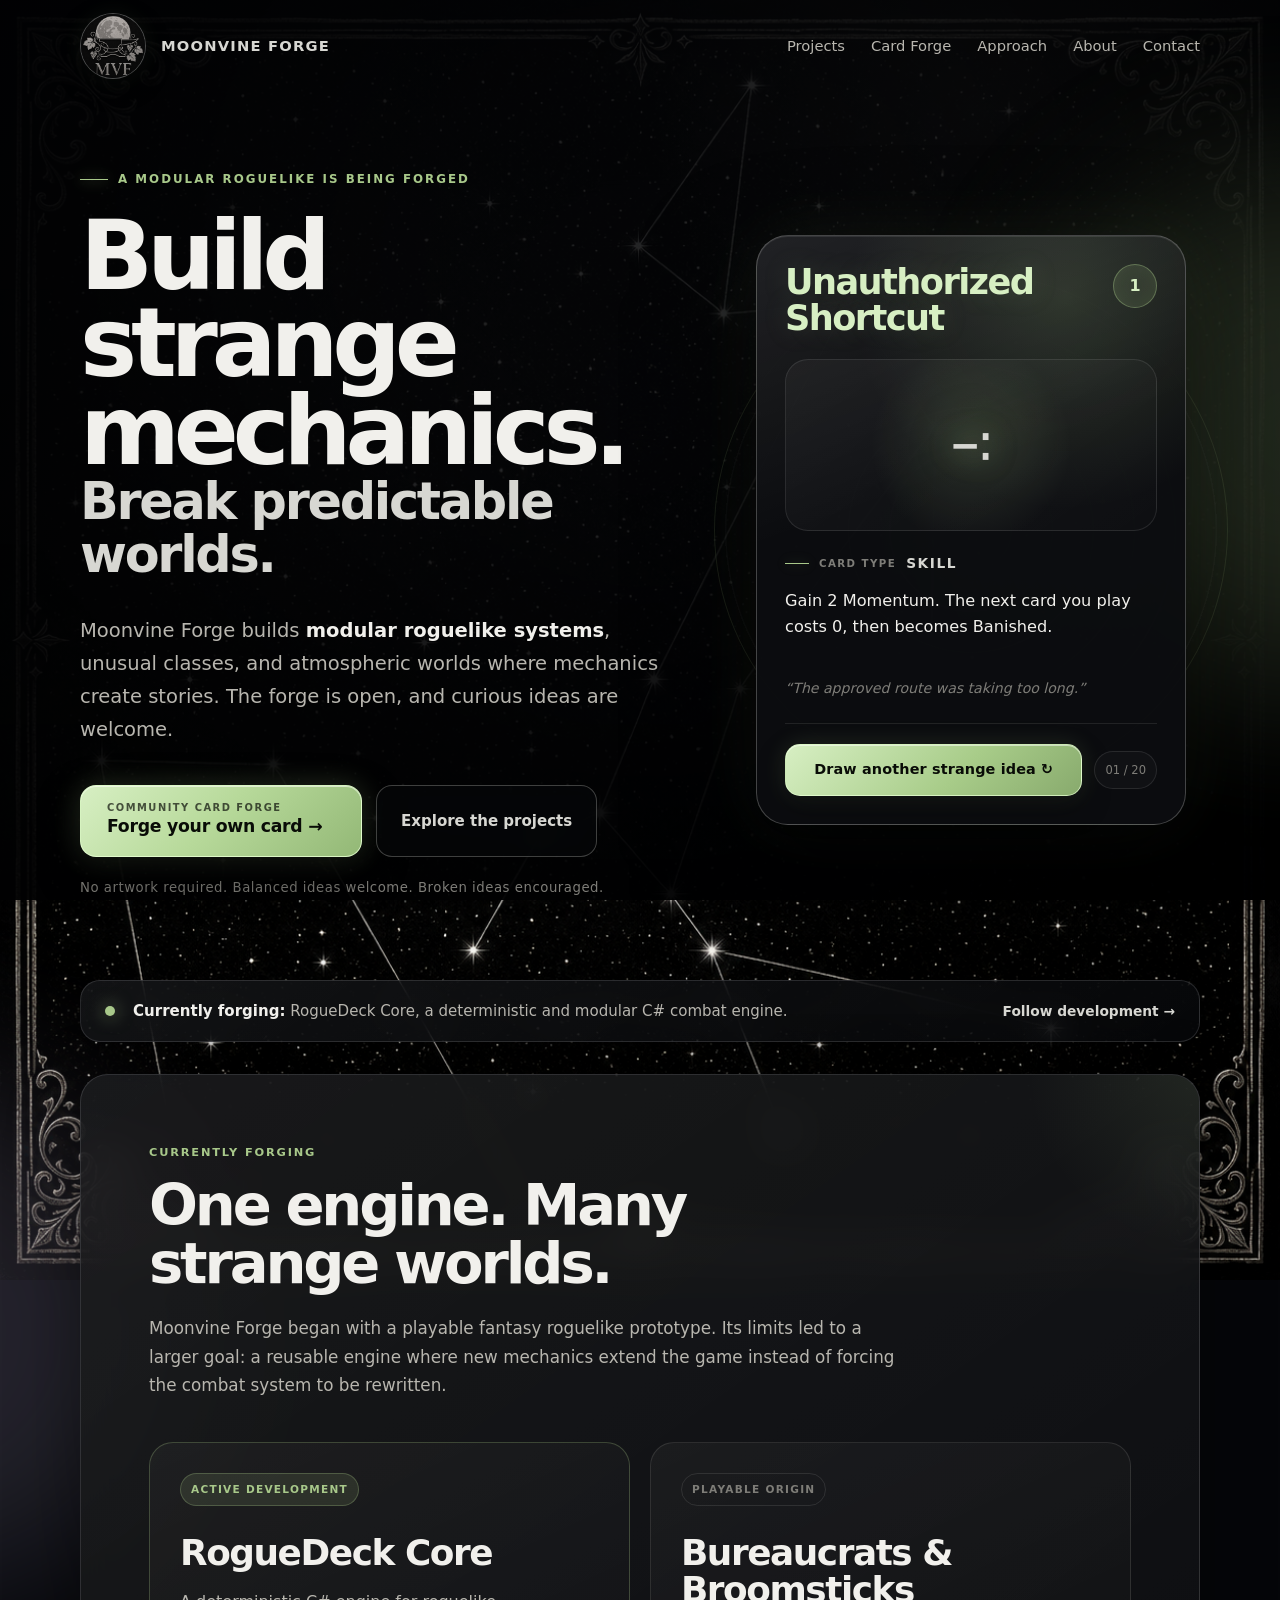
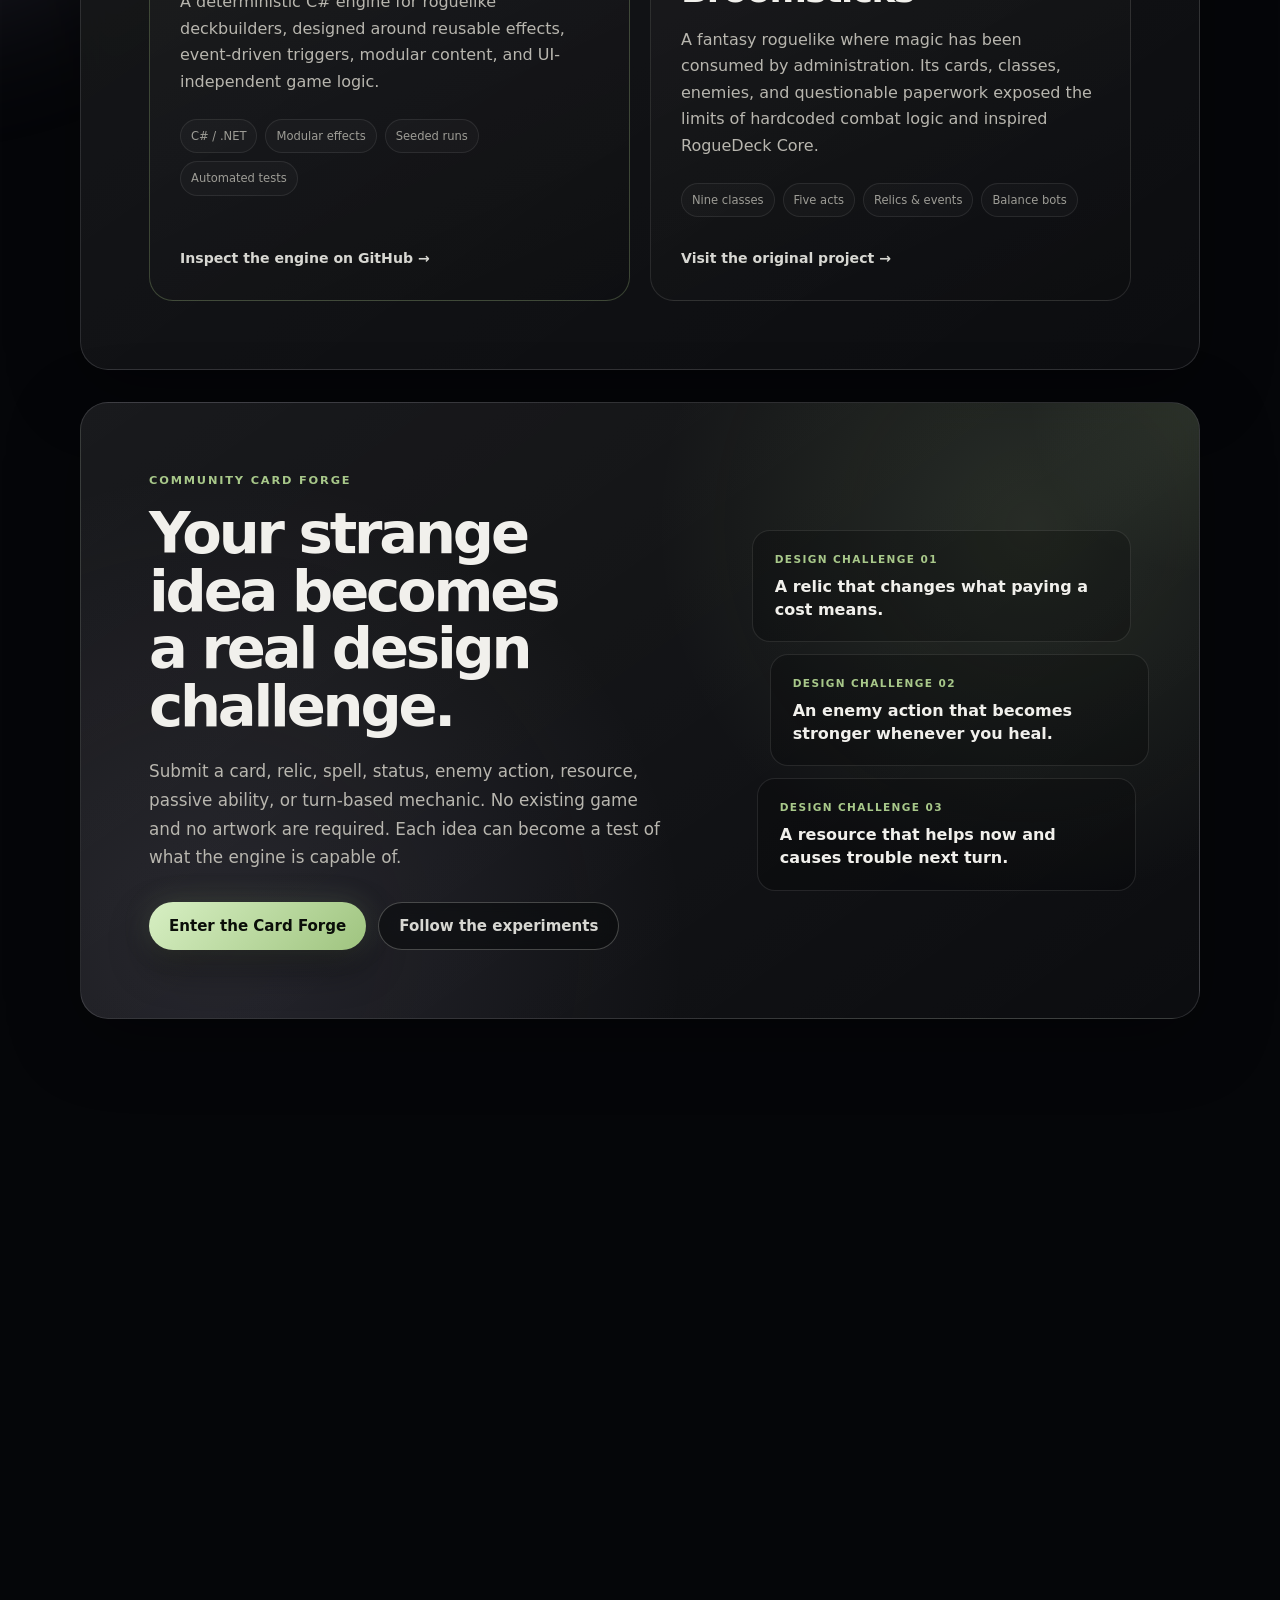
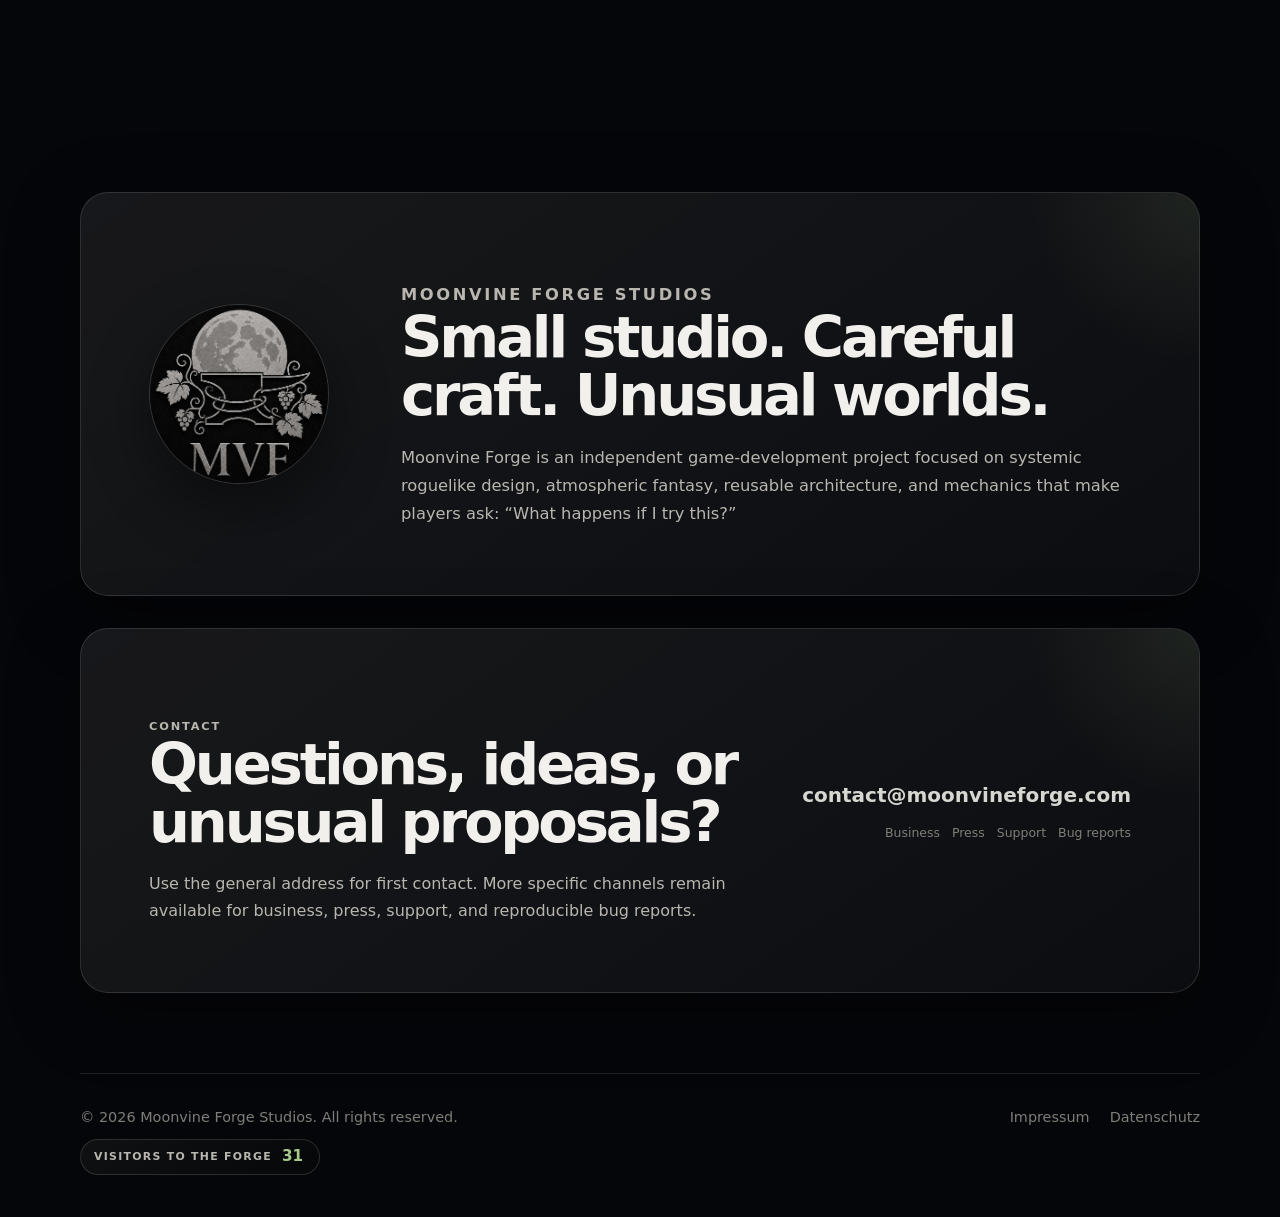
==== index.html @ 000b26e4 "﻿Optimize image loading attributes Co-authored-by: Alessio Popovic <alessiopopovic@gmail.com>" ====
<!DOCTYPE html>

<html lang="en">
<head>
<meta charset="utf-8"/>
<meta content="width=device-width, initial-scale=1.0" name="viewport"/>
<title>Moonvine Forge Studios | Modular Roguelike Systems</title>
<meta content="Moonvine Forge Studios builds modular roguelike systems, unusual mechanics, and atmospheric worlds shaped by player-driven experiments." name="description"/>
<meta content="Moonvine Forge Studios" property="og:title"/>
<meta content="Build strange mechanics. Break predictable worlds. Enter the Community Card Forge and follow the development of RogueDeck Core." property="og:description"/>
<meta content="website" property="og:type"/>
<meta content="https://moonvineforge.com/" property="og:url"/>
<meta content="https://moonvineforge.com/assets/moonvine-forge-logo.jpg" property="og:image"/>
<link href="style.css" rel="stylesheet"/>
<script>
    document.documentElement.classList.add("js");
  </script>

  <!-- Social preview metadata -->
  <meta property="og:title" content="Moonvine Forge Studios">
  <meta property="og:description" content="Modular roguelike systems, community card ideas, and unusual deckbuilder mechanics.">
  <meta property="og:type" content="website">
  <meta property="og:url" content="https://moonvineforge.com/">
  <meta name="twitter:card" content="summary">
  <link rel="manifest" href="site.webmanifest">
</head>
<body class="landing-page">
  <a class="skip-link" href="#main-content">Skip to content</a>
<header class="site-header">
<a aria-label="Moonvine Forge Studios home" class="brand" href="index.html">
<img loading="lazy" alt="" class="brand-logo" src="assets/moonvine-forge-logo.jpg"/>
<span class="brand-text">Moonvine Forge</span>
</a>
<nav aria-label="Main navigation" class="site-nav">
<a href="#project">Projects</a>
<a href="#community">Card Forge</a>
<a href="#principles">Approach</a>
<a href="#about">About</a>
<a href="#contact">Contact</a>
</nav>
</header>
<main class="landing-main" id="main-content">
<section aria-labelledby="hero-title" class="landing-hero">
<div class="hero-copy">
<p class="hero-kicker">
          A modular roguelike is being forged
        </p>
<h1 id="hero-title">
          Build strange mechanics.
          <span>Break predictable worlds.</span>
</h1>
<p class="hero-intro">
          Moonvine Forge builds
          <strong>modular roguelike systems</strong>,
          unusual classes, and atmospheric worlds where mechanics create
          stories. The forge is open, and curious ideas are welcome.
        </p>
<div class="hero-actions">
<a class="button primary hero-forge-button" data-goatcounter-click="landing-open-card-forge" href="card-forge.html">
<span class="hero-forge-label">
              Community Card Forge
            </span>
<span class="hero-forge-title">
              Forge your own card →
            </span>
</a>
<a class="button secondary hero-secondary-button" data-goatcounter-click="landing-explore-projects" href="#project">
            Explore the projects
          </a>
</div>
<p class="hero-note">
          No artwork required. Balanced ideas welcome. Broken ideas encouraged.
        </p>
</div>
<div aria-label="Interactive roguelike card idea" class="idea-stage">
<article class="idea-card" id="idea-card">
<div class="idea-card-topline">
<h2 class="idea-card-title" id="idea-name">
              Unauthorized Shortcut
            </h2>
<span aria-label="Card cost" class="idea-cost" id="idea-cost">
              1
            </span>
</div>
<div aria-hidden="true" class="idea-sigil" id="idea-sigil">
            ∹
          </div>
<div aria-live="polite" class="idea-card-live" id="idea-card-live">
<div class="idea-type-row">
<span class="idea-type-label">Card type</span>
<span class="idea-type" id="idea-type">Skill</span>
</div>
<p class="idea-effect" id="idea-effect">
              Gain 2 Momentum. The next card you play costs 0, then becomes
              Banished.
            </p>
<p class="idea-flavour" id="idea-flavour">
              “The approved route was taking too long.”
            </p>
</div>
<div class="idea-card-footer">
<button class="draw-idea-button" data-goatcounter-click="landing-draw-card-idea" id="draw-idea" type="button">
              Draw another strange idea ↻
            </button>
<span class="idea-card-number" id="idea-card-number">
              01 / 20
            </span>
</div>
</article>
</div>
</section>
<aside aria-label="Current development status" class="forge-status-strip reveal">
<span aria-hidden="true" class="status-light"></span>
<p>
<strong>Currently forging:</strong>
        RogueDeck Core, a deterministic and modular C# combat engine.
      </p>
<a data-goatcounter-click="landing-status-github" href="https://github.com/Paranoidgrinch/RogueDeck-Core" rel="noopener noreferrer" target="_blank">
        Follow development →
      </a>
</aside>
<section class="landing-section reveal" id="project">
<div class="section-heading">
<p class="section-kicker">Currently forging</p>
<h2>One engine. Many strange worlds.</h2>
<p class="section-lead">
          Moonvine Forge began with a playable fantasy roguelike prototype.
          Its limits led to a larger goal: a reusable engine where new
          mechanics extend the game instead of forcing the combat system to
          be rewritten.
        </p>
</div>
<div class="project-grid">
<article class="project-panel primary-project">
<span class="project-state">Active development</span>
<h3>RogueDeck Core</h3>
<p>
            A deterministic C# engine for roguelike deckbuilders, designed
            around reusable effects, event-driven triggers, modular content,
            and UI-independent game logic.
          </p>
<ul aria-label="RogueDeck Core features" class="project-tags">
<li>C# / .NET</li>
<li>Modular effects</li>
<li>Seeded runs</li>
<li>Automated tests</li>
</ul>
<a class="project-link" data-goatcounter-click="landing-rogue-deck-core" href="https://github.com/Paranoidgrinch/RogueDeck-Core" rel="noopener noreferrer" target="_blank">
            Inspect the engine on GitHub →
          </a>
</article>
<article class="project-panel">
<span class="project-state">Playable origin</span>
<h3>Bureaucrats &amp; Broomsticks</h3>
<p>
            A fantasy roguelike where magic has been consumed by
            administration. Its cards, classes, enemies, and questionable
            paperwork exposed the limits of hardcoded combat logic and
            inspired RogueDeck Core.
          </p>
<ul aria-label="Bureaucrats and Broomsticks features" class="project-tags">
<li>Nine classes</li>
<li>Five acts</li>
<li>Relics &amp; events</li>
<li>Balance bots</li>
</ul>
<a class="project-link" data-goatcounter-click="landing-bureaucrats-broomsticks" href="https://github.com/Paranoidgrinch/bureaucrats-and-broomsticks-v2" rel="noopener noreferrer" target="_blank">
            Visit the original project →
          </a>
</article>
</div>
</section>
<section class="landing-section community-section reveal" id="community">
<div class="section-heading">
<p class="section-kicker">Community Card Forge</p>
<h2>Your strange idea becomes a real design challenge.</h2>
<p class="section-lead">
          Submit a card, relic, spell, status, enemy action, resource,
          passive ability, or turn-based mechanic. No existing game and no
          artwork are required. Each idea can become a test of what the
          engine is capable of.
        </p>
<div class="community-actions">
<a class="button primary" data-goatcounter-click="landing-community-open-forge" href="card-forge.html">
            Enter the Card Forge
          </a>
<a class="button secondary" data-goatcounter-click="landing-community-follow-github" href="https://github.com/Paranoidgrinch" rel="noopener noreferrer" target="_blank">
            Follow the experiments
          </a>
</div>
</div>
<div aria-label="Example design challenges" class="challenge-stack">
<div class="challenge-card">
<span>Design challenge 01</span>
<strong>
            A relic that changes what paying a cost means.
          </strong>
</div>
<div class="challenge-card">
<span>Design challenge 02</span>
<strong>
            An enemy action that becomes stronger whenever you heal.
          </strong>
</div>
<div class="challenge-card">
<span>Design challenge 03</span>
<strong>
            A resource that helps now and causes trouble next turn.
          </strong>
</div>
</div>
</section>
<section class="landing-section reveal" id="principles">
<div class="section-heading">
<p class="section-kicker">How the forge works</p>
<h2>Systems first. Personality always.</h2>
<p class="section-lead">
          The goal is not to produce interchangeable deckbuilders. It is to
          build flexible foundations that still leave room for unusual
          mechanics, memorable worlds, and meaningful player experiments.
        </p>
</div>
<div class="principles-grid">
<article class="principle">
<span class="principle-number">01</span>
<h3>Modular by design</h3>
<p>
            Cards, statuses, resources, triggers, and targets are assembled
            from reusable systems instead of being locked into one game.
          </p>
</article>
<article class="principle">
<span class="principle-number">02</span>
<h3>Deterministic at the core</h3>
<p>
            Seeded runs and explicit effect resolution make complex
            interactions reproducible, testable, and easier to understand.
          </p>
</article>
<article class="principle">
<span class="principle-number">03</span>
<h3>Built for strange ideas</h3>
<p>
            Community concepts are not decoration. They are architecture
            tests that reveal where the engine must become more flexible.
          </p>
</article>
</div>
</section>
<section class="landing-section about-compact reveal" id="about">
<div aria-hidden="true" class="about-emblem">
<img loading="lazy" alt="" src="assets/moonvine-forge-logo.jpg"/>
</div>
<div class="about-copy">
<p class="section-kicker">Moonvine Forge Studios</p>
<h2>Small studio. Careful craft. Unusual worlds.</h2>
<p>
          Moonvine Forge is an independent game-development project focused
          on systemic roguelike design, atmospheric fantasy, reusable
          architecture, and mechanics that make players ask:
          “What happens if I try this?”
        </p>
</div>
</section>
<section class="landing-section contact-compact reveal" id="contact">
<div>
<p class="section-kicker">Contact</p>
<h2>Questions, ideas, or unusual proposals?</h2>
<p>
          Use the general address for first contact. More specific channels
          remain available for business, press, support, and reproducible bug
          reports.
        </p>
</div>
<div class="contact-link-group">
<a class="contact-email" href="mailto:contact@moonvineforge.com">
          contact@moonvineforge.com
        </a>
<div class="contact-small-links">
<a href="mailto:business@moonvineforge.com">
            Business
          </a>
<a href="mailto:press@moonvineforge.com">
            Press
          </a>
<a href="mailto:support@moonvineforge.com">
            Support
          </a>
<a href="mailto:bugs@moonvineforge.com">
            Bug reports
          </a>
</div>
</div>
</section>
</main>
<footer class="site-footer">
<div class="footer-information">
<p>
        © <span id="year">2026</span> Moonvine Forge Studios.
        All rights reserved.
      </p>
<div class="visitor-counter" aria-label="Moonvine Forge visitor counter">
        <span class="visitor-counter-label">Visitors to the Forge</span>
        <span class="visitor-count-value" id="visitor-count" data-visitor-count aria-live="polite">16</span>
      </div>
</div>
<nav aria-label="Legal navigation">
<a href="impressum.html">Impressum</a>
<a href="datenschutz.html">Datenschutz</a>
</nav>
</footer>
<script async data-goatcounter="https://moonvineforge.goatcounter.com/count" src="assets/count.js"></script>
<script defer src="assets/visitor-counter.js"></script>
<script>
    document.getElementById("year").textContent =
      new Date().getFullYear();

    const cardIdeas = [
      {
        type: "Skill",
        cost: "1",
        sigil: "⌁",
        name: "Unauthorized Shortcut",
        effect:
          "Gain 2 Momentum. The next card you play costs 0, then becomes Banished.",
        flavour:
          "“The approved route was taking too long.”"
      },
      {
        type: "Power",
        cost: "2",
        sigil: "§",
        name: "Administrative Curse",
        effect:
          "Whenever you draw a card, create a temporary copy in your discard pile. Copies cost 1 more and vanish after being played.",
        flavour:
          "Every action requires a duplicate."
      },
      {
        type: "Relic",
        cost: "◆",
        sigil: "◈",
        name: "Moonlit Abacus",
        effect:
          "The first time you gain a resource each turn, gain 1 of a different resource. Cycle through all available resource types before repeating.",
        flavour:
          "It counts possibilities instead of numbers."
      },
      {
        type: "Attack",
        cost: "0",
        sigil: "✦",
        name: "Polite Catastrophe",
        effect:
          "Deal 4 damage. If the target intends to attack, repeat this once and apply 1 Apology. Apology reduces its next attack by 2.",
        flavour:
          "The apology is mandatory."
      },
      {
        type: "Status",
        cost: "—",
        sigil: "☾",
        name: "Borrowed Tomorrow",
        effect:
          "Draw 2 cards now. At the start of your next turn, draw 2 fewer cards. If that would reduce your draw below 1, gain 1 Debt instead.",
        flavour:
          "The future has filed a complaint."
      },
      {
        type: "Enemy Action",
        cost: "?",
        sigil: "⌬",
        name: "Audit the Living",
        effect:
          "Gain 3 Block for each different status affecting the player. Then copy the shortest remaining duration among those statuses onto yourself.",
        flavour:
          "Your condition has been carefully documented."
      },
      {
        type: "Resource",
        cost: "+",
        sigil: "◇",
        name: "Unstable Favor",
        effect:
          "Spend this as any resource. If it remains unspent at turn end, transform it into 2 Doubt. Doubt increases the next card cost by 1.",
        flavour:
          "Generosity with an expiration date."
      },
      {
        type: "Curse",
        cost: "1",
        sigil: "※",
        name: "Fine Print",
        effect:
          "Unplayable. When Exhausted, return a random Banished card to your hand, set its cost to 0 this turn, then add a copy of Fine Print to your discard pile.",
        flavour:
          "Nobody reads the useful clause."
      },
      {
        type: "Skill",
        cost: "2",
        sigil: "↺",
        name: "Recursive Petition",
        effect:
          "Choose a card in your discard pile. Resolve its first non-damage effect without paying its cost. If that effect would invoke Recursive Petition again, stop the chain and Exhaust both cards.",
        flavour:
          "Please refer to the request referring to this request."
      },
      {
        type: "Power",
        cost: "2",
        sigil: "¤",
        name: "Contingency Budget",
        effect:
          "At turn end, store up to 2 unspent Energy as Budget. When you cannot fully pay a card cost, spend Budget first. Any unpaid remainder becomes Debt next turn.",
        flavour:
          "Funding exists, provided the emergency is sufficiently inconvenient."
      },
      {
        type: "Relic",
        cost: "◆",
        sigil: "⌘",
        name: "Chain of Custody",
        effect:
          "Whenever a card changes zones twice during one effect chain, mark it. The next time that card leaves a zone, repeat its non-damage effects at 50 percent value, then remove the mark.",
        flavour:
          "Nothing is lost. It is merely transferred repeatedly."
      },
      {
        type: "Skill",
        cost: "1",
        sigil: "⚖",
        name: "Deferred Verdict",
        effect:
          "Apply 8 Judgment to an enemy. At the end of its next turn, deal that much damage if it did not damage you. Otherwise remove Judgment and gain that much Block.",
        flavour:
          "The ruling depends on subsequent conduct."
      },
      {
        type: "Attack",
        cost: "2",
        sigil: "⟁",
        name: "Hostile Merger",
        effect:
          "Deal 7 damage. Move one debuff from every other enemy to the target. Merge matching stacks and keep the longest remaining duration.",
        flavour:
          "Consolidation creates efficiency."
      },
      {
        type: "Power",
        cost: "3",
        sigil: "∞",
        name: "Closed Loop",
        effect:
          "The first time each round an effect would trigger itself within the same chain, prevent that trigger and gain 1 Insight. At 3 Insight, draw 2 cards and reset Insight.",
        flavour:
          "Circular reasoning, now with safeguards."
      },
      {
        type: "Skill",
        cost: "X",
        sigil: "✣",
        name: "Emergency Appropriation",
        effect:
          "Spend all remaining resources. For each different resource type spent, choose: gain 3 Block or deal 2 damage to all enemies. If at least three types were spent, repeat your final choice.",
        flavour:
          "The crisis has unlocked several previously impossible accounts."
      },
      {
        type: "Curse",
        cost: "—",
        sigil: "▧",
        name: "Redacted Clause",
        effect:
          "Its effect is hidden when drawn. Retain it to reveal the clause next turn. Playing it while revealed grants the benefit; discarding it unrevealed applies the penalty instead.",
        flavour:
          "The missing sentence is legally considered present."
      },
      {
        type: "Relic",
        cost: "◆",
        sigil: "◎",
        name: "Consensus Engine",
        effect:
          "After you play an Attack, a Skill, and a Power in any order during one turn, the next card repeats its first secondary effect. Reset the sequence if a card type repeats.",
        flavour:
          "Agreement is easiest when everyone acts exactly once."
      },
      {
        type: "Power",
        cost: "1",
        sigil: "⌖",
        name: "Risk Register",
        effect:
          "Whenever a random target is selected, record every eligible target not chosen. Future random selections exclude recorded targets until all eligible targets have been selected once.",
        flavour:
          "Chance remains acceptable when properly documented."
      },
      {
        type: "Skill",
        cost: "1",
        sigil: "◌",
        name: "Last Known Position",
        effect:
          "Choose a Banished card. Create an Echo of it in your draw pile. The Echo has no cost, resolves only the original card's first effect, then ceases to exist.",
        flavour:
          "The archive insists it was here recently."
      },
      {
        type: "Enemy Action",
        cost: "?",
        sigil: "⚙",
        name: "Unscheduled Maintenance",
        effect:
          "Disable the highest-cost card in the player's hand until turn end. If the player ends the turn without attempting to play it, upgrade this action permanently.",
        flavour:
          "Downtime was announced several seconds in advance."
      }
    ];

    const ideaCard = document.getElementById("idea-card");
    const drawIdeaButton = document.getElementById("draw-idea");

    let currentIdeaIndex = 0;
    let changeTimer = null;

    function renderIdea(index) {
      const idea = cardIdeas[index];

      if (changeTimer !== null) {
        window.clearTimeout(changeTimer);
      }

      ideaCard.classList.remove("is-changing");
      void ideaCard.offsetWidth;
      ideaCard.classList.add("is-changing");

      changeTimer = window.setTimeout(function () {
        document.getElementById("idea-type").textContent =
          idea.type;

        document.getElementById("idea-cost").textContent =
          idea.cost;

        document.getElementById("idea-sigil").textContent =
          idea.sigil;

        document.getElementById("idea-name").textContent =
          idea.name;

        document.getElementById("idea-effect").textContent =
          idea.effect;

        document.getElementById("idea-flavour").textContent =
          idea.flavour;

        document.getElementById("idea-card-number").textContent =
          String(index + 1).padStart(2, "0") +
          " / " +
          String(cardIdeas.length).padStart(2, "0");

        ideaCard.classList.remove("is-changing");
        changeTimer = null;
      }, 145);
    }

    drawIdeaButton.addEventListener("click", function () {
      let nextIndex = currentIdeaIndex;

      while (nextIndex === currentIdeaIndex) {
        nextIndex = Math.floor(
          Math.random() * cardIdeas.length
        );
      }

      currentIdeaIndex = nextIndex;
      renderIdea(currentIdeaIndex);
    });

    const reducedMotion = window.matchMedia(
      "(prefers-reduced-motion: reduce)"
    ).matches;

    const finePointer = window.matchMedia(
      "(pointer: fine)"
    ).matches;

    if (!reducedMotion && finePointer) {
      ideaCard.addEventListener("pointermove", function (event) {
        const bounds = ideaCard.getBoundingClientRect();

        const x =
          (event.clientX - bounds.left) / bounds.width - 0.5;

        const y =
          (event.clientY - bounds.top) / bounds.height - 0.5;

        ideaCard.style.transform =
          "rotateX(" +
          (-y * 6).toFixed(2) +
          "deg) rotateY(" +
          (x * 8).toFixed(2) +
          "deg) translateY(-2px)";
      });

      ideaCard.addEventListener("pointerleave", function () {
        ideaCard.style.transform = "";
      });
    }

    const revealElements =
      document.querySelectorAll(".reveal");

    if (
      reducedMotion ||
      !("IntersectionObserver" in window)
    ) {
      revealElements.forEach(function (element) {
        element.classList.add("is-visible");
      });
    } else {
      const revealObserver = new IntersectionObserver(
        function (entries, observer) {
          entries.forEach(function (entry) {
            if (!entry.isIntersecting) {
              return;
            }

            entry.target.classList.add("is-visible");
            observer.unobserve(entry.target);
          });
        },
        {
          threshold: 0.12
        }
      );

      revealElements.forEach(function (element) {
        revealObserver.observe(element);
      });
    }

  </script>
</body>
</html>
---- style.css ----
/*
Moonvine Forge stylesheet

Structure:
- global variables
- layout
- navigation
- hero sections
- cards
- responsive adjustments
- accessibility helpers
*/

/* =============================================================
   Moonvine Forge Studios
   Shared design system for the landing page, Community Card Forge,
   and legal pages.
   ============================================================= */

:root {
  --bg: #050609;
  --panel: rgba(10, 11, 14, 0.84);
  --panel-strong: rgba(7, 8, 11, 0.92);
  --panel-border: rgba(205, 207, 210, 0.16);
  --text: #f1f0ec;
  --muted: #b8b6af;
  --dim: #7e7d78;
  --silver: #d7d7d2;
  --moon: #f0efea;
  --pewter: #9d9c96;
  --iron: #5f6062;
  --charcoal: #111217;
  --shadow: #050609;
  --accent: #c9c6bd;
  --accent-soft: rgba(201, 198, 189, 0.12);
  --forge-green: #a8c88a;
  --forge-green-light: #d7efc3;
  --forge-green-dark: #76965f;
  --forge-green-soft: rgba(168, 200, 138, 0.13);
  --forge-green-border: rgba(168, 200, 138, 0.3);
  --forge-violet: #aaa2c7;
  --forge-warm: #d4c49a;
  --max-width: 1120px;
  --radius-large: 28px;
}

.landing-page {
  --forge-green-dark: #779a5d;
  --forge-green-border: rgba(168, 200, 138, 0.28);
}

* {
  box-sizing: border-box;
}

html {
  scroll-behavior: smooth;
}

body {
  margin: 0;
  min-height: 100vh;
  overflow-x: hidden;
  color: var(--text);
  font-family: Inter, ui-sans-serif, system-ui, -apple-system,
    BlinkMacSystemFont, "Segoe UI", sans-serif;
  line-height: 1.6;
  background-color: var(--bg);
  background-image:
    linear-gradient(
      145deg,
      rgba(3, 4, 7, 0.92) 0%,
      rgba(8, 9, 12, 0.78) 45%,
      rgba(3, 4, 7, 0.96) 100%
    ),
    radial-gradient(
      circle at 76% 12%,
      rgba(215, 215, 210, 0.16),
      transparent 26%
    ),
    radial-gradient(
      circle at 18% 28%,
      rgba(157, 156, 150, 0.1),
      transparent 32%
    ),
    url("assets/starchart-bg.png");
  background-size: cover, cover, cover, cover;
  background-position: center top, center top, center top, center top;
  background-repeat: no-repeat, no-repeat, no-repeat, no-repeat;
  background-attachment: fixed, fixed, fixed, fixed;
}

body::before {
  content: "";
  position: fixed;
  inset: 0;
  z-index: -1;
  pointer-events: none;
  background:
    radial-gradient(
      circle at center,
      transparent 0%,
      rgba(0, 0, 0, 0.5) 78%
    ),
    linear-gradient(
      to bottom,
      rgba(0, 0, 0, 0.05),
      rgba(0, 0, 0, 0.52)
    );
}

a {
  color: inherit;
  text-decoration: none;
}

a:hover {
  color: var(--moon);
}

a:focus-visible,
button:focus-visible {
  outline: 2px solid var(--forge-green-light);
  outline-offset: 4px;
}

h1,
h2 {
  margin: 0;
  line-height: 1.05;
  letter-spacing: -0.04em;
}

/* Shared header and navigation */

.site-header {
  width: min(var(--max-width), calc(100% - 40px));
  min-height: 92px;
  margin: 0 auto;
  padding: 10px 0;
  display: flex;
  align-items: center;
  justify-content: space-between;
  gap: 24px;
}

.brand {
  display: inline-flex;
  align-items: center;
  gap: 15px;
  font-weight: 700;
  letter-spacing: 0.04em;
}

.brand-logo {
  width: 66px;
  height: 66px;
  flex: 0 0 66px;
  object-fit: cover;
  border: 1px solid rgba(215, 215, 210, 0.32);
  border-radius: 50%;
  background: #090a0c;
  box-shadow:
    0 8px 24px rgba(0, 0, 0, 0.48),
    0 0 26px rgba(168, 200, 138, 0.08);
  transition:
    transform 180ms ease,
    border-color 180ms ease,
    box-shadow 180ms ease;
}

.brand:hover .brand-logo {
  transform: translateY(-2px) scale(1.025);
  border-color: rgba(168, 200, 138, 0.55);
  box-shadow:
    0 12px 30px rgba(0, 0, 0, 0.56),
    0 0 32px rgba(168, 200, 138, 0.14);
}

.brand-text {
  color: var(--silver);
  font-size: 0.92rem;
  font-weight: 800;
  letter-spacing: 0.08em;
  text-transform: uppercase;
}

.site-nav {
  display: flex;
  align-items: center;
  gap: 26px;
  color: var(--muted);
  font-size: 0.92rem;
}

.site-nav a {
  position: relative;
  transition: color 0.2s ease;
}

.site-nav a::after {
  content: "";
  position: absolute;
  right: 0;
  bottom: -7px;
  left: 0;
  height: 1px;
  background: var(--forge-green);
  transform: scaleX(0);
  transform-origin: center;
  transition: transform 180ms ease;
}

.site-nav a:hover::after,
.site-nav a:focus-visible::after,
.site-nav a[aria-current="page"]::after {
  transform: scaleX(1);
}

.site-nav a[aria-current="page"] {
  color: var(--silver);
}

/* Shared buttons */

.button {
  min-height: 48px;
  padding: 0 20px;
  display: inline-flex;
  align-items: center;
  justify-content: center;
  border-radius: 999px;
  font-size: 0.94rem;
  font-weight: 700;
  transition:
    transform 0.2s ease,
    border-color 0.2s ease,
    background 0.2s ease,
    box-shadow 0.2s ease;
}

.button:hover {
  transform: translateY(-2px);
}

.button.primary {
  color: #050609;
  background: linear-gradient(
    135deg,
    #f0efea 0%,
    #c9c6bd 48%,
    #8f908c 100%
  );
  box-shadow:
    0 14px 34px rgba(0, 0, 0, 0.38),
    0 0 28px rgba(215, 215, 210, 0.1);
}

.button.primary:hover {
  box-shadow:
    0 18px 42px rgba(0, 0, 0, 0.46),
    0 0 34px rgba(215, 215, 210, 0.16);
}

.button.secondary {
  color: var(--silver);
  border: 1px solid rgba(215, 215, 210, 0.28);
  background: rgba(8, 9, 12, 0.58);
  backdrop-filter: blur(12px);
}

.button.secondary:hover {
  border-color: rgba(240, 239, 234, 0.52);
  background: rgba(215, 215, 210, 0.08);
}

/* Shared footer and visitor counter */

.site-footer {
  width: min(var(--max-width), calc(100% - 40px));
  margin: 80px auto 0;
  padding: 32px 0 42px;
  display: flex;
  justify-content: space-between;
  gap: 24px;
  border-top: 1px solid rgba(215, 215, 210, 0.12);
  color: var(--dim);
  font-size: 0.9rem;
}

.site-footer nav {
  display: flex;
  gap: 20px;
}

.footer-information {
  display: flex;
  flex-direction: column;
  gap: 10px;
}

.footer-information p {
  margin: 0;
}

.visitor-counter {
  width: fit-content;
  padding: 8px 13px;
  display: inline-flex;
  align-items: center;
  gap: 10px;
  border: 1px solid rgba(215, 215, 210, 0.16);
  border-radius: 999px;
  background:
    linear-gradient(
      145deg,
      rgba(255, 255, 255, 0.05),
      rgba(255, 255, 255, 0.01)
    ),
    rgba(0, 0, 0, 0.25);
}

.visitor-counter-label {
  color: var(--muted);
  font-size: 0.68rem;
  font-weight: 700;
  letter-spacing: 0.12em;
  text-transform: uppercase;
}

.visitor-count-value {
  min-width: 24px;
  display: inline-flex;
  align-items: center;
  color: var(--forge-green);
  font-size: 0.95rem;
  font-weight: 800;
  font-variant-numeric: tabular-nums;
  line-height: 1;
}


/* Shared reveal animation */

.js .reveal {
  opacity: 0;
  transform: translateY(26px);
  transition:
    opacity 650ms ease,
    transform 650ms ease;
}

.js .reveal.is-visible {
  opacity: 1;
  transform: translateY(0);
}

/* Legal pages */

.legal-page {
  width: min(860px, calc(100% - 40px));
  margin: 70px auto;
  padding: 54px;
  border: 1px solid var(--panel-border);
  border-radius: var(--radius-large);
  background:
    linear-gradient(
      145deg,
      rgba(255, 255, 255, 0.06),
      rgba(255, 255, 255, 0.018)
    ),
    var(--panel-strong);
  box-shadow: 0 24px 80px rgba(0, 0, 0, 0.46);
  backdrop-filter: blur(18px);
}

.legal-page h1 {
  font-size: clamp(2.4rem, 6vw, 5rem);
}

.legal-page h2 {
  margin-top: 42px;
  font-size: 1.5rem;
  letter-spacing: -0.02em;
}

.legal-page p,
.legal-page li,
.legal-page address {
  color: var(--muted);
}

.legal-page a {
  color: var(--silver);
  border-bottom: 1px solid rgba(215, 215, 210, 0.28);
}

.back-link {
  display: inline-block;
  margin-bottom: 34px;
  color: var(--accent);
}

@media (max-width: 860px) {
  body {
    background-attachment: scroll, scroll, scroll, scroll;
  }

  .site-header,
  .site-footer {
    align-items: flex-start;
    flex-direction: column;
  }

  .site-nav {
    flex-wrap: wrap;
    gap: 16px;
  }

  .legal-page {
    padding: 34px;
  }
}

@media (max-width: 760px) {
  .site-header {
    min-height: 78px;
  }

  .brand-logo {
    width: 54px;
    height: 54px;
    flex-basis: 54px;
  }

  .brand-text {
    font-size: 0.78rem;
  }
}

@media (max-width: 620px) {
  .site-header {
    align-items: flex-start;
    gap: 14px;
  }

  .brand {
    gap: 10px;
  }

  .brand-logo {
    width: 48px;
    height: 48px;
    flex-basis: 48px;
  }

  .site-nav {
    gap: 12px;
  }

  .site-nav a {
    font-size: 0.73rem;
  }
}

@media (max-width: 520px) {
  .site-header,
  .site-footer,
  .legal-page {
    width: min(100% - 28px, var(--max-width));
  }

  .site-footer nav {
    flex-wrap: wrap;
  }
}

@media (prefers-reduced-motion: reduce) {
  html {
    scroll-behavior: auto;
  }

  *,
  *::before,
  *::after {
    animation-duration: 0.01ms !important;
    animation-iteration-count: 1 !important;
    scroll-behavior: auto !important;
    transition-duration: 0.01ms !important;
  }

  .js .reveal {
    opacity: 1;
    transform: none;
  }
}

/* =============================================================
   Landing page
   ============================================================= */

.landing-main {
  position: relative;
        isolation: isolate;
}
.landing-main::before,
    .landing-main::after {
  content: "";
        position: absolute;
        z-index: -1;
        width: 520px;
        height: 520px;
        border-radius: 50%;
        filter: blur(90px);
        pointer-events: none;
        opacity: 0.19;
}
.landing-main::before {
  top: 80px;
        right: -280px;
        background: var(--forge-green);
}
.landing-main::after {
  top: 980px;
        left: -340px;
        background: var(--forge-violet);
}
.landing-hero,
    .landing-section,
    .forge-status-strip {
  width: min(var(--max-width), calc(100% - 40px));
        margin-right: auto;
        margin-left: auto;
}
.landing-hero {
  min-height: 760px;
        padding: 70px 0 82px;
        display: grid;
        grid-template-columns: minmax(0, 1fr) minmax(390px, 0.78fr);
        align-items: center;
        gap: clamp(46px, 6vw, 82px);
}
.hero-copy { position: relative; }
.hero-kicker {
  display: inline-flex;
        align-items: center;
        gap: 10px;
        margin: 0 0 24px;
        color: var(--forge-green);
        font-size: 0.74rem;
        font-weight: 800;
        letter-spacing: 0.17em;
        text-transform: uppercase;
}
.hero-kicker::before {
  content: "";
        width: 28px;
        height: 1px;
        background: currentColor;
        box-shadow: 0 0 14px currentColor;
}
.landing-hero h1 {
  max-width: 720px;
        margin: 0;
        font-size: clamp(3.55rem, 7.5vw, 7.25rem);
        line-height: 0.91;
        letter-spacing: -0.065em;
        text-wrap: balance;
}
.landing-hero h1 span {
  display: block;
        color: var(--silver);
        font-size: 0.53em;
        line-height: 1.05;
        letter-spacing: -0.045em;
}
.hero-intro {
  max-width: 650px;
        margin: 32px 0 0;
        color: var(--muted);
        font-size: clamp(1.05rem, 1.8vw, 1.22rem);
        line-height: 1.7;
}
.hero-intro strong {
  color: var(--text);
        font-weight: 650;
}
.hero-actions {
  margin-top: 38px;
        display: flex;
        flex-wrap: wrap;
        align-items: stretch;
        gap: 14px;
}
.hero-actions .hero-forge-button {
  position: relative;
        isolation: isolate;
        min-width: 282px;
        min-height: 72px;
        padding: 13px 26px;
        overflow: hidden;
        display: inline-flex;
        flex-direction: column;
        align-items: flex-start;
        justify-content: center;
        gap: 3px;
        border: 1px solid rgba(229, 255, 208, 0.82);
        border-radius: 16px;
        color: #0b0e09;
        background:
          linear-gradient(
            135deg,
            var(--forge-green-light),
            #b7d99a 48%,
            #93b876
          );
        box-shadow:
          0 17px 45px rgba(0, 0, 0, 0.48),
          0 0 30px rgba(168, 200, 138, 0.24),
          inset 0 1px 0 rgba(255, 255, 255, 0.56);
        transform: translateY(0);
        transition:
          transform 180ms ease,
          box-shadow 180ms ease,
          filter 180ms ease;
        animation: forge-button-pulse 3.8s ease-in-out infinite;
}
.hero-actions .hero-forge-button::before {
  content: "";
        position: absolute;
        z-index: -1;
        top: -40%;
        left: -55%;
        width: 38%;
        height: 190%;
        background: rgba(255, 255, 255, 0.34);
        transform: rotate(18deg);
        transition: left 420ms ease;
}
.hero-actions .hero-forge-button:hover {
  color: #070907;
        filter: brightness(1.08);
        transform: translateY(-4px) scale(1.015);
        box-shadow:
          0 23px 58px rgba(0, 0, 0, 0.58),
          0 0 48px rgba(168, 200, 138, 0.38),
          inset 0 1px 0 rgba(255, 255, 255, 0.68);
}
.hero-actions .hero-forge-button:hover::before { left: 125%; }
.hero-forge-label {
  color: rgba(11, 14, 9, 0.7);
        font-size: 0.62rem;
        font-weight: 900;
        line-height: 1;
        letter-spacing: 0.15em;
        text-transform: uppercase;
}
.hero-forge-title {
  color: #090c07;
        font-size: 1.08rem;
        font-weight: 900;
        line-height: 1.25;
        letter-spacing: -0.015em;
}
.hero-actions .hero-secondary-button {
  min-height: 72px;
        padding-right: 24px;
        padding-left: 24px;
        display: inline-flex;
        align-items: center;
        justify-content: center;
        border-radius: 16px;
}
.hero-note {
  margin: 20px 0 0;
        color: var(--dim);
        font-size: 0.83rem;
        letter-spacing: 0.04em;
}
.idea-stage {
  position: relative;
        min-height: 640px;
        display: grid;
        place-items: center;
        perspective: 1200px;
}
.idea-stage::before {
  content: "";
        position: absolute;
        width: min(112%, 520px);
        aspect-ratio: 1;
        border: 1px solid rgba(168, 200, 138, 0.14);
        border-radius: 50%;
        background:
          radial-gradient(
            circle,
            rgba(168, 200, 138, 0.14),
            transparent 58%
          ),
          repeating-radial-gradient(
            circle,
            transparent 0 39px,
            rgba(215, 215, 210, 0.035) 40px 41px
          );
        filter: drop-shadow(0 0 64px rgba(168, 200, 138, 0.1));
        animation: moon-pulse 7s ease-in-out infinite;
}
.idea-card {
  position: relative;
        z-index: 1;
        width: min(100%, 430px);
        min-height: 590px;
        padding: 28px;
        display: flex;
        flex-direction: column;
        border: 1px solid rgba(215, 215, 210, 0.28);
        border-radius: 32px;
        background:
          linear-gradient(
            160deg,
            rgba(255, 255, 255, 0.11),
            rgba(255, 255, 255, 0.018) 42%
          ),
          radial-gradient(
            circle at 72% 10%,
            rgba(168, 200, 138, 0.18),
            transparent 35%
          ),
          rgba(7, 8, 11, 0.95);
        box-shadow:
          0 48px 115px rgba(0, 0, 0, 0.64),
          inset 0 1px 0 rgba(255, 255, 255, 0.09),
          0 0 78px rgba(168, 200, 138, 0.08);
        transform-style: preserve-3d;
        transition:
          transform 150ms ease-out,
          border-color 220ms ease,
          box-shadow 220ms ease;
        will-change: transform;
}
.idea-card:hover {
  border-color: rgba(168, 200, 138, 0.5);
        box-shadow:
          0 52px 125px rgba(0, 0, 0, 0.69),
          inset 0 1px 0 rgba(255, 255, 255, 0.11),
          0 0 94px rgba(168, 200, 138, 0.13);
}
.idea-card.is-changing .idea-card-live { animation: card-change 340ms ease; }
.idea-card-topline {
  min-height: 76px;
        display: flex;
        align-items: flex-start;
        justify-content: space-between;
        gap: 18px;
}
.idea-card-title {
  max-width: 320px;
        margin: 0;
        color: var(--forge-green-light);
        font-size: clamp(1.72rem, 3vw, 2.2rem);
        line-height: 1.03;
        letter-spacing: -0.045em;
        text-shadow: 0 0 28px rgba(168, 200, 138, 0.18);
}
.idea-cost {
  display: grid;
        width: 44px;
        height: 44px;
        flex: 0 0 44px;
        place-items: center;
        border: 1px solid rgba(168, 200, 138, 0.4);
        border-radius: 50%;
        color: var(--forge-green-light);
        background: rgba(168, 200, 138, 0.12);
        font-size: 1rem;
        font-weight: 850;
        box-shadow: inset 0 0 18px rgba(168, 200, 138, 0.06);
}
.idea-sigil {
  min-height: 172px;
        margin: 19px 0 21px;
        display: grid;
        place-items: center;
        border: 1px solid rgba(215, 215, 210, 0.12);
        border-radius: 23px;
        background:
          radial-gradient(
            circle,
            rgba(168, 200, 138, 0.16),
            transparent 49%
          ),
          linear-gradient(
            145deg,
            rgba(255, 255, 255, 0.045),
            rgba(255, 255, 255, 0.012)
          );
        color: var(--silver);
        font-size: 3.5rem;
        text-shadow: 0 0 32px rgba(168, 200, 138, 0.4);
}
.idea-card-live {
  flex: 1;
        display: flex;
        flex-direction: column;
}
.idea-type-row {
  display: flex;
        align-items: center;
        gap: 10px;
        margin-bottom: 14px;
}
.idea-type-label {
  color: var(--dim);
        font-size: 0.64rem;
        font-weight: 800;
        letter-spacing: 0.14em;
        text-transform: uppercase;
}
.idea-type {
  color: var(--silver);
        font-size: 0.86rem;
        font-weight: 850;
        letter-spacing: 0.11em;
        text-transform: uppercase;
}
.idea-type-row::before {
  content: "";
        width: 24px;
        height: 1px;
        background: var(--forge-green);
        box-shadow: 0 0 12px rgba(168, 200, 138, 0.4);
}
.idea-effect {
  margin: 0;
        color: var(--text);
        font-size: 1.01rem;
        line-height: 1.58;
}
.idea-flavour {
  margin: auto 0 0;
        padding-top: 22px;
        color: var(--dim);
        font-size: 0.88rem;
        font-style: italic;
        line-height: 1.5;
}
.idea-card-footer {
  margin-top: 24px;
        padding-top: 20px;
        display: grid;
        grid-template-columns: minmax(0, 1fr) auto;
        align-items: center;
        gap: 12px;
        border-top: 1px solid rgba(215, 215, 210, 0.11);
}
.draw-idea-button {
  appearance: none;
        min-height: 52px;
        padding: 0 18px;
        border: 1px solid rgba(229, 255, 208, 0.72);
        border-radius: 15px;
        color: #090c07;
        background:
          linear-gradient(
            135deg,
            var(--forge-green-light),
            #a8cc89 58%,
            #88aa6d
          );
        box-shadow:
          0 12px 28px rgba(0, 0, 0, 0.34),
          0 0 24px rgba(168, 200, 138, 0.16),
          inset 0 1px 0 rgba(255, 255, 255, 0.5);
        font: inherit;
        font-size: 0.9rem;
        font-weight: 900;
        line-height: 1.2;
        letter-spacing: 0.01em;
        cursor: pointer;
        transition:
          transform 170ms ease,
          filter 170ms ease,
          box-shadow 170ms ease;
}
.draw-idea-button:hover {
  color: #050705;
        filter: brightness(1.08);
        transform: translateY(-2px);
        box-shadow:
          0 16px 34px rgba(0, 0, 0, 0.42),
          0 0 34px rgba(168, 200, 138, 0.27),
          inset 0 1px 0 rgba(255, 255, 255, 0.58);
}
.idea-card-number {
  min-width: 62px;
        padding: 9px 10px;
        border: 1px solid rgba(215, 215, 210, 0.12);
        border-radius: 999px;
        color: var(--dim);
        background: rgba(255, 255, 255, 0.025);
        font-size: 0.72rem;
        font-variant-numeric: tabular-nums;
        text-align: center;
}
.forge-status-strip {
  margin-bottom: 32px;
        padding: 18px 24px;
        display: grid;
        grid-template-columns: auto 1fr auto;
        align-items: center;
        gap: 18px;
        border: 1px solid var(--panel-border);
        border-radius: 20px;
        background:
          linear-gradient(
            145deg,
            rgba(255, 255, 255, 0.055),
            rgba(255, 255, 255, 0.012)
          ),
          rgba(5, 6, 9, 0.72);
        box-shadow: 0 18px 60px rgba(0, 0, 0, 0.28);
        backdrop-filter: blur(16px);
}
.status-light {
  width: 10px;
        height: 10px;
        border-radius: 50%;
        background: var(--forge-green);
        box-shadow: 0 0 18px rgba(168, 200, 138, 0.72);
}
.forge-status-strip p {
  margin: 0;
        color: var(--muted);
        font-size: 0.94rem;
}
.forge-status-strip strong { color: var(--text); }
.forge-status-strip a {
  color: var(--silver);
        font-size: 0.86rem;
        font-weight: 750;
        white-space: nowrap;
}
.landing-section {
  position: relative;
        margin-bottom: 32px;
        padding: clamp(36px, 6vw, 68px);
        overflow: hidden;
        border: 1px solid var(--panel-border);
        border-radius: var(--radius-large);
        background:
          linear-gradient(
            145deg,
            rgba(255, 255, 255, 0.064),
            rgba(255, 255, 255, 0.014)
          ),
          var(--panel);
        box-shadow: 0 18px 70px rgba(0, 0, 0, 0.34);
        backdrop-filter: blur(18px);
        scroll-margin-top: 120px;
}
.landing-section::after {
  content: "";
        position: absolute;
        top: -180px;
        right: -180px;
        width: 360px;
        height: 360px;
        border-radius: 50%;
        background: radial-gradient(
          circle,
          rgba(168, 200, 138, 0.1),
          transparent 67%
        );
        pointer-events: none;
}
.section-heading {
  position: relative;
        z-index: 1;
        max-width: 780px;
}
.section-kicker {
  margin: 0 0 16px;
        color: var(--forge-green);
        font-size: 0.71rem;
        font-weight: 800;
        letter-spacing: 0.16em;
        text-transform: uppercase;
}
.landing-section h2 {
  margin: 0;
        font-size: clamp(2rem, 4.5vw, 4.25rem);
        line-height: 1;
        letter-spacing: -0.055em;
        text-wrap: balance;
}
.section-lead {
  max-width: 760px;
        margin: 22px 0 0;
        color: var(--muted);
        font-size: 1.05rem;
        line-height: 1.7;
}
.project-grid {
  position: relative;
        z-index: 1;
        margin-top: 42px;
        display: grid;
        grid-template-columns: repeat(2, minmax(0, 1fr));
        gap: 20px;
}
.project-panel {
  min-height: 355px;
        padding: 30px;
        display: flex;
        flex-direction: column;
        border: 1px solid rgba(215, 215, 210, 0.13);
        border-radius: 24px;
        background:
          linear-gradient(
            155deg,
            rgba(255, 255, 255, 0.055),
            rgba(255, 255, 255, 0.012)
          ),
          rgba(0, 0, 0, 0.2);
        transition:
          transform 180ms ease,
          border-color 180ms ease,
          background 180ms ease;
}
.project-panel:hover {
  transform: translateY(-4px);
        border-color: var(--forge-green-border);
        background:
          linear-gradient(
            155deg,
            rgba(168, 200, 138, 0.09),
            rgba(255, 255, 255, 0.012)
          ),
          rgba(0, 0, 0, 0.24);
}
.project-panel.primary-project { border-color: var(--forge-green-border); }
.project-state {
  width: fit-content;
        margin-bottom: 28px;
        padding: 7px 10px;
        border: 1px solid rgba(215, 215, 210, 0.12);
        border-radius: 999px;
        color: var(--dim);
        font-size: 0.66rem;
        font-weight: 800;
        letter-spacing: 0.12em;
        text-transform: uppercase;
}
.primary-project .project-state {
  border-color: var(--forge-green-border);
        color: var(--forge-green);
        background: var(--forge-green-soft);
}
.project-panel h3 {
  margin: 0;
        font-size: clamp(1.55rem, 2.8vw, 2.25rem);
        line-height: 1.05;
        letter-spacing: -0.04em;
}
.project-panel p {
  margin: 18px 0 0;
        color: var(--muted);
        line-height: 1.65;
}
.project-tags {
  margin: 24px 0 0;
        padding: 0;
        display: flex;
        flex-wrap: wrap;
        gap: 8px;
        list-style: none;
}
.project-tags li {
  padding: 7px 10px;
        border: 1px solid rgba(215, 215, 210, 0.1);
        border-radius: 999px;
        color: var(--pewter);
        background: rgba(255, 255, 255, 0.025);
        font-size: 0.72rem;
}
.project-link {
  width: fit-content;
        margin-top: auto;
        padding-top: 30px;
        color: var(--silver);
        font-size: 0.88rem;
        font-weight: 750;
}
.project-link:hover { color: var(--forge-green); }
.community-section {
  display: grid;
        grid-template-columns: minmax(0, 0.92fr) minmax(320px, 0.68fr);
        align-items: center;
        gap: clamp(42px, 7vw, 92px);
        background:
          radial-gradient(
            circle at 85% 20%,
            rgba(168, 200, 138, 0.14),
            transparent 35%
          ),
          radial-gradient(
            circle at 12% 88%,
            rgba(170, 162, 199, 0.13),
            transparent 42%
          ),
          linear-gradient(
            145deg,
            rgba(255, 255, 255, 0.07),
            rgba(255, 255, 255, 0.015)
          ),
          var(--panel);
}
.community-section .section-heading { max-width: 650px; }
.community-actions {
  margin-top: 30px;
        display: flex;
        flex-wrap: wrap;
        gap: 12px;
}
.community-actions .button.primary {
  border-color: rgba(229, 255, 208, 0.65);
        color: #0b0e09;
        background: linear-gradient(
          135deg,
          var(--forge-green-light),
          #9fc47f
        );
        box-shadow:
          0 16px 40px rgba(0, 0, 0, 0.4),
          0 0 28px rgba(168, 200, 138, 0.2);
}
.community-actions .button.primary:hover {
  color: #070907;
        filter: brightness(1.07);
        transform: translateY(-2px);
}
.challenge-stack {
  position: relative;
        z-index: 1;
        display: grid;
        gap: 12px;
}
.challenge-card {
  padding: 20px 22px;
        border: 1px solid rgba(215, 215, 210, 0.12);
        border-radius: 18px;
        background: rgba(0, 0, 0, 0.22);
        transform: translateX(var(--offset, 0));
        transition:
          transform 180ms ease,
          border-color 180ms ease;
}
.challenge-card:nth-child(2) { --offset: 18px; }
.challenge-card:nth-child(3) { --offset: 5px; }
.challenge-card:hover {
  transform: translateX(var(--offset, 0)) translateY(-3px);
        border-color: var(--forge-green-border);
}
.challenge-card span {
  display: block;
        margin-bottom: 7px;
        color: var(--forge-green);
        font-size: 0.66rem;
        font-weight: 800;
        letter-spacing: 0.13em;
        text-transform: uppercase;
}
.challenge-card strong {
  display: block;
        color: var(--text);
        font-size: 1rem;
        line-height: 1.45;
}
.principles-grid {
  position: relative;
        z-index: 1;
        margin-top: 42px;
        display: grid;
        grid-template-columns: repeat(3, minmax(0, 1fr));
        gap: 18px;
}
.principle {
  padding: 26px;
        border-top: 1px solid var(--forge-green-border);
        background: linear-gradient(
          to bottom,
          rgba(168, 200, 138, 0.045),
          transparent 75%
        );
}
.principle-number {
  color: var(--forge-green);
        font-size: 0.74rem;
        font-weight: 800;
        letter-spacing: 0.12em;
}
.principle h3 {
  margin: 18px 0 0;
        font-size: 1.25rem;
        letter-spacing: -0.025em;
}
.principle p {
  margin: 14px 0 0;
        color: var(--muted);
        font-size: 0.93rem;
        line-height: 1.65;
}
.about-compact {
  display: grid;
        grid-template-columns: 180px minmax(0, 1fr);
        gap: clamp(34px, 6vw, 72px);
        align-items: center;
}
.about-emblem {
  position: relative;
        width: 180px;
        aspect-ratio: 1;
        overflow: hidden;
        border: 1px solid rgba(215, 215, 210, 0.16);
        border-radius: 50%;
        box-shadow: 0 22px 60px rgba(0, 0, 0, 0.44);
}
.about-emblem img {
  width: 100%;
        height: 100%;
        object-fit: cover;
        filter: grayscale(0.25) contrast(1.03);
}
.about-copy p {
  max-width: 760px;
        margin: 20px 0 0;
        color: var(--muted);
        font-size: 1.02rem;
        line-height: 1.7;
}
.contact-compact {
  display: grid;
        grid-template-columns: minmax(0, 1fr) auto;
        align-items: center;
        gap: 32px;
}
.contact-compact p {
  max-width: 700px;
        margin: 20px 0 0;
        color: var(--muted);
        line-height: 1.65;
}
.contact-link-group {
  display: flex;
        flex-direction: column;
        align-items: flex-end;
        gap: 12px;
}
.contact-email {
  color: var(--silver);
        font-size: clamp(1rem, 2vw, 1.25rem);
        font-weight: 750;
}
.contact-small-links {
  display: flex;
        flex-wrap: wrap;
        justify-content: flex-end;
        gap: 12px;
}
.contact-small-links a {
  color: var(--dim);
        font-size: 0.78rem;
}
.contact-small-links a:hover,
    .contact-email:hover { color: var(--forge-green); }
@keyframes forge-button-pulse {
  0%,
        100% {
          box-shadow:
            0 17px 45px rgba(0, 0, 0, 0.48),
            0 0 25px rgba(168, 200, 138, 0.18),
            inset 0 1px 0 rgba(255, 255, 255, 0.56);
        }
  
        50% {
          box-shadow:
            0 19px 48px rgba(0, 0, 0, 0.52),
            0 0 43px rgba(168, 200, 138, 0.34),
            inset 0 1px 0 rgba(255, 255, 255, 0.62);
        }
}
@keyframes moon-pulse {
  0%,
        100% {
          transform: scale(0.96) rotate(0deg);
          opacity: 0.68;
        }
  
        50% {
          transform: scale(1.04) rotate(5deg);
          opacity: 1;
        }
}
@keyframes card-change {
  0% {
          opacity: 1;
          transform: translateY(0);
        }
  
        45% {
          opacity: 0;
          transform: translateY(8px);
        }
  
        100% {
          opacity: 1;
          transform: translateY(0);
        }
}
@media (max-width: 1040px) {
  .landing-hero {
    grid-template-columns: minmax(0, 1fr) minmax(350px, 0.72fr);
            gap: 42px;
  }
  .idea-card { width: min(100%, 400px); }
}
@media (max-width: 920px) {
  .landing-hero {
    min-height: auto;
            padding-top: 62px;
            grid-template-columns: 1fr;
  }
  .idea-stage { min-height: 610px; }
  .community-section,
      .contact-compact { grid-template-columns: 1fr; }
  .project-grid,
      .principles-grid { grid-template-columns: 1fr; }
  .project-panel { min-height: auto; }
  .contact-link-group { align-items: flex-start; }
  .contact-small-links { justify-content: flex-start; }
}
@media (max-width: 760px) {
  .forge-status-strip { grid-template-columns: auto 1fr; }
  .forge-status-strip a { grid-column: 2; }
  .about-compact { grid-template-columns: 1fr; }
  .about-emblem { width: 132px; }
}
@media (max-width: 620px) {
  .hero-actions {
    flex-direction: column;
            align-items: stretch;
  }
  .hero-actions .hero-forge-button,
      .hero-actions .hero-secondary-button { width: 100%; }
  .hero-actions .hero-forge-button {
    align-items: center;
            text-align: center;
  }
}
@media (max-width: 520px) {
  .landing-hero,
      .landing-section,
      .forge-status-strip { width: min(100% - 28px, var(--max-width)); }
  .landing-hero { padding: 42px 0 48px; }
  .landing-hero h1 { font-size: clamp(3rem, 17vw, 4.7rem); }
  .hero-intro { font-size: 1rem; }
  .idea-stage { min-height: 560px; }
  .idea-card {
    min-height: 530px;
            padding: 21px;
            border-radius: 25px;
  }
  .idea-card-topline { min-height: 66px; }
  .idea-card-title { font-size: 1.72rem; }
  .idea-sigil {
    min-height: 128px;
            margin: 15px 0 18px;
  }
  .idea-card-footer { grid-template-columns: 1fr; }
  .idea-card-number { justify-self: end; }
  .landing-section { padding: 28px; }
  .project-panel,
      .principle { padding: 22px; }
  .challenge-card:nth-child(2),
      .challenge-card:nth-child(3) { --offset: 0; }
  .community-actions {
    flex-direction: column;
            align-items: stretch;
  }
  .community-actions .button { width: 100%; }
}

/* =============================================================
   Community Card Forge
   ============================================================= */

.forge-main {
  position: relative;
        isolation: isolate;
}
.forge-main::before,
    .forge-main::after {
  content: "";
        position: absolute;
        z-index: -1;
        width: 560px;
        height: 560px;
        border-radius: 50%;
        filter: blur(100px);
        pointer-events: none;
        opacity: 0.16;
}
.forge-main::before {
  top: 60px;
        right: -300px;
        background: var(--forge-green);
}
.forge-main::after {
  top: 1150px;
        left: -360px;
        background: var(--forge-violet);
}
.forge-hero,
    .forge-section,
    .forge-principles {
  width: min(var(--max-width), calc(100% - 40px));
        margin-right: auto;
        margin-left: auto;
}
.forge-hero {
  min-height: 760px;
        padding: 72px 0 88px;
        display: grid;
        grid-template-columns: minmax(0, 1.05fr) minmax(390px, 0.72fr);
        align-items: center;
        gap: clamp(48px, 7vw, 92px);
}
.forge-eyebrow,
    .forge-section-label {
  margin: 0 0 18px;
        color: var(--forge-green);
        font-size: 0.72rem;
        font-weight: 850;
        letter-spacing: 0.17em;
        text-transform: uppercase;
}
.forge-eyebrow {
  display: inline-flex;
        align-items: center;
        gap: 10px;
}
.forge-eyebrow::before {
  content: "";
        width: 28px;
        height: 1px;
        background: currentColor;
        box-shadow: 0 0 14px currentColor;
}
.forge-hero h1 {
  max-width: 760px;
        margin: 0;
        font-size: clamp(3.45rem, 7.4vw, 7rem);
        line-height: 0.92;
        letter-spacing: -0.064em;
        text-wrap: balance;
}
.forge-hero h1 span {
  display: block;
        color: var(--silver);
        font-size: 0.52em;
        line-height: 1.08;
        letter-spacing: -0.045em;
}
.forge-hero-copy {
  max-width: 690px;
        margin: 30px 0 0;
        color: var(--muted);
        font-size: clamp(1.04rem, 1.7vw, 1.2rem);
        line-height: 1.7;
}
.forge-hero-copy strong {
  color: var(--text);
        font-weight: 700;
}
.forge-hero-actions {
  margin-top: 36px;
        display: flex;
        flex-wrap: wrap;
        gap: 14px;
}
.forge-primary-button,
    .forge-secondary-button {
  min-height: 60px;
        padding: 0 24px;
        display: inline-flex;
        align-items: center;
        justify-content: center;
        border-radius: 16px;
        font-weight: 850;
        transition:
          transform 180ms ease,
          filter 180ms ease,
          border-color 180ms ease,
          box-shadow 180ms ease;
}
.forge-primary-button {
  border: 1px solid rgba(229, 255, 208, 0.8);
        color: #090c07;
        background: linear-gradient(
          135deg,
          var(--forge-green-light),
          #afd28f 54%,
          #8caf70
        );
        box-shadow:
          0 16px 42px rgba(0, 0, 0, 0.46),
          0 0 34px rgba(168, 200, 138, 0.24),
          inset 0 1px 0 rgba(255, 255, 255, 0.55);
}
.forge-primary-button:hover {
  color: #050705;
        filter: brightness(1.08);
        transform: translateY(-3px);
        box-shadow:
          0 21px 52px rgba(0, 0, 0, 0.55),
          0 0 45px rgba(168, 200, 138, 0.34),
          inset 0 1px 0 rgba(255, 255, 255, 0.65);
}
.forge-secondary-button {
  border: 1px solid rgba(215, 215, 210, 0.26);
        color: var(--silver);
        background: rgba(8, 9, 12, 0.66);
        backdrop-filter: blur(12px);
}
.forge-secondary-button:hover {
  color: var(--moon);
        border-color: rgba(168, 200, 138, 0.48);
        background: rgba(168, 200, 138, 0.07);
        transform: translateY(-3px);
}
.forge-hero-note {
  margin: 20px 0 0;
        color: var(--dim);
        font-size: 0.84rem;
        letter-spacing: 0.035em;
}
.mechanic-lab {
  position: relative;
        min-height: 620px;
        display: flex;
        flex-direction: column;
        align-items: stretch;
        justify-content: center;
        perspective: 1200px;
}
.mechanic-lab::before {
  content: "";
        position: absolute;
        top: 58px;
        left: 50%;
        width: min(116%, 530px);
        aspect-ratio: 1;
        border: 1px solid rgba(168, 200, 138, 0.13);
        border-radius: 50%;
        background:
          radial-gradient(circle, rgba(168, 200, 138, 0.13), transparent 58%),
          repeating-radial-gradient(
            circle,
            transparent 0 39px,
            rgba(215, 215, 210, 0.032) 40px 41px
          );
        filter: drop-shadow(0 0 62px rgba(168, 200, 138, 0.08));
        transform: translateX(-50%);
        animation: forge-orbit 8s ease-in-out infinite;
        pointer-events: none;
}
.mechanic-tabs {
  position: relative;
        z-index: 2;
        margin: 0 auto 16px;
        padding: 6px;
        display: flex;
        flex-wrap: wrap;
        justify-content: center;
        gap: 6px;
        border: 1px solid rgba(215, 215, 210, 0.14);
        border-radius: 16px;
        background: rgba(5, 6, 9, 0.76);
        box-shadow: 0 14px 36px rgba(0, 0, 0, 0.34);
        backdrop-filter: blur(16px);
}
.mechanic-tab {
  appearance: none;
        min-height: 38px;
        padding: 0 12px;
        border: 1px solid transparent;
        border-radius: 11px;
        color: var(--dim);
        background: transparent;
        font: inherit;
        font-size: 0.7rem;
        font-weight: 850;
        letter-spacing: 0.08em;
        text-transform: uppercase;
        cursor: pointer;
        transition:
          color 160ms ease,
          border-color 160ms ease,
          background 160ms ease;
}
.mechanic-tab:hover {
  color: var(--silver);
        background: rgba(255, 255, 255, 0.04);
}
.mechanic-tab[aria-pressed="true"] {
  border-color: var(--forge-green-border);
        color: var(--forge-green-light);
        background: var(--forge-green-soft);
}
.mechanic-preview {
  position: relative;
        z-index: 1;
        width: min(100%, 430px);
        min-height: 505px;
        margin: 0 auto;
        padding: 28px;
        display: flex;
        flex-direction: column;
        border: 1px solid rgba(215, 215, 210, 0.27);
        border-radius: 32px;
        background:
          linear-gradient(
            160deg,
            rgba(255, 255, 255, 0.11),
            rgba(255, 255, 255, 0.018) 42%
          ),
          radial-gradient(
            circle at 72% 10%,
            rgba(168, 200, 138, 0.18),
            transparent 35%
          ),
          rgba(7, 8, 11, 0.95);
        box-shadow:
          0 48px 115px rgba(0, 0, 0, 0.64),
          inset 0 1px 0 rgba(255, 255, 255, 0.09),
          0 0 78px rgba(168, 200, 138, 0.08);
        transform-style: preserve-3d;
        transition:
          transform 150ms ease-out,
          border-color 220ms ease,
          box-shadow 220ms ease;
        will-change: transform;
}
.mechanic-preview:hover {
  border-color: rgba(168, 200, 138, 0.5);
        box-shadow:
          0 52px 125px rgba(0, 0, 0, 0.69),
          inset 0 1px 0 rgba(255, 255, 255, 0.11),
          0 0 94px rgba(168, 200, 138, 0.13);
}
.mechanic-preview.is-changing .mechanic-preview-live { animation: mechanic-change 340ms ease; }
.mechanic-preview-top {
  display: flex;
        align-items: flex-start;
        justify-content: space-between;
        gap: 18px;
}
.mechanic-preview-title {
  max-width: 315px;
        margin: 0;
        color: var(--forge-green-light);
        font-size: clamp(1.7rem, 3vw, 2.18rem);
        line-height: 1.03;
        letter-spacing: -0.045em;
        text-shadow: 0 0 28px rgba(168, 200, 138, 0.18);
}
.mechanic-preview-cost {
  display: grid;
        width: 44px;
        height: 44px;
        flex: 0 0 44px;
        place-items: center;
        border: 1px solid rgba(168, 200, 138, 0.4);
        border-radius: 50%;
        color: var(--forge-green-light);
        background: rgba(168, 200, 138, 0.12);
        font-size: 0.98rem;
        font-weight: 850;
}
.mechanic-preview-sigil {
  min-height: 145px;
        margin: 20px 0;
        display: grid;
        place-items: center;
        border: 1px solid rgba(215, 215, 210, 0.12);
        border-radius: 23px;
        background:
          radial-gradient(circle, rgba(168, 200, 138, 0.16), transparent 49%),
          linear-gradient(
            145deg,
            rgba(255, 255, 255, 0.045),
            rgba(255, 255, 255, 0.012)
          );
        color: var(--silver);
        font-size: 3.35rem;
        text-shadow: 0 0 32px rgba(168, 200, 138, 0.4);
}
.mechanic-preview-live {
  flex: 1;
        display: flex;
        flex-direction: column;
}
.mechanic-preview-type {
  display: flex;
        align-items: center;
        gap: 9px;
        margin: 0 0 13px;
        color: var(--silver);
        font-size: 0.74rem;
        font-weight: 850;
        letter-spacing: 0.12em;
        text-transform: uppercase;
}
.mechanic-preview-type::before {
  content: "";
        width: 22px;
        height: 1px;
        background: var(--forge-green);
        box-shadow: 0 0 12px rgba(168, 200, 138, 0.4);
}
.mechanic-preview-effect {
  margin: 0;
        color: var(--text);
        font-size: 0.98rem;
        line-height: 1.58;
}
.mechanic-preview-flavour {
  margin: auto 0 0;
        padding-top: 20px;
        color: var(--dim);
        font-size: 0.86rem;
        font-style: italic;
        line-height: 1.5;
}
.mechanic-preview-footer {
  margin-top: 22px;
        padding-top: 18px;
        display: flex;
        align-items: center;
        justify-content: space-between;
        gap: 14px;
        border-top: 1px solid rgba(215, 215, 210, 0.11);
}
.next-example-button {
  appearance: none;
        min-height: 42px;
        padding: 0 15px;
        border: 1px solid var(--forge-green-border);
        border-radius: 13px;
        color: var(--forge-green-light);
        background: var(--forge-green-soft);
        font: inherit;
        font-size: 0.78rem;
        font-weight: 850;
        cursor: pointer;
        transition:
          transform 160ms ease,
          border-color 160ms ease,
          background 160ms ease;
}
.next-example-button:hover {
  transform: translateY(-2px);
        border-color: rgba(168, 200, 138, 0.58);
        background: rgba(168, 200, 138, 0.19);
}
.mechanic-preview-counter {
  color: var(--dim);
        font-size: 0.7rem;
        font-variant-numeric: tabular-nums;
        white-space: nowrap;
}
.forge-principles {
  margin-bottom: 32px;
        display: grid;
        grid-template-columns: repeat(4, minmax(0, 1fr));
        gap: 14px;
}
.forge-principle {
  min-height: 170px;
        padding: 24px;
        border: 1px solid rgba(215, 215, 210, 0.13);
        border-radius: 21px;
        background:
          linear-gradient(
            145deg,
            rgba(255, 255, 255, 0.055),
            rgba(255, 255, 255, 0.012)
          ),
          rgba(5, 6, 9, 0.7);
        box-shadow: 0 16px 46px rgba(0, 0, 0, 0.27);
        backdrop-filter: blur(14px);
        transition:
          transform 180ms ease,
          border-color 180ms ease;
}
.forge-principle:hover {
  transform: translateY(-3px);
        border-color: var(--forge-green-border);
}
.forge-principle-number {
  color: var(--forge-green);
        font-size: 0.68rem;
        font-weight: 850;
        letter-spacing: 0.14em;
}
.forge-principle h2 {
  margin: 17px 0 0;
        font-size: 1.22rem;
        line-height: 1.15;
        letter-spacing: -0.025em;
}
.forge-principle p {
  margin: 12px 0 0;
        color: var(--muted);
        font-size: 0.9rem;
        line-height: 1.58;
}
.forge-section {
  position: relative;
        margin-bottom: 32px;
        padding: clamp(36px, 6vw, 68px);
        overflow: hidden;
        border: 1px solid var(--panel-border);
        border-radius: var(--radius-large);
        background:
          linear-gradient(
            145deg,
            rgba(255, 255, 255, 0.064),
            rgba(255, 255, 255, 0.014)
          ),
          var(--panel);
        box-shadow: 0 18px 70px rgba(0, 0, 0, 0.34);
        backdrop-filter: blur(18px);
        scroll-margin-top: 120px;
}
.forge-section::after {
  content: "";
        position: absolute;
        top: -190px;
        right: -190px;
        width: 380px;
        height: 380px;
        border-radius: 50%;
        background: radial-gradient(
          circle,
          rgba(168, 200, 138, 0.1),
          transparent 67%
        );
        pointer-events: none;
}
.forge-section-heading {
  position: relative;
        z-index: 1;
        max-width: 820px;
}
.forge-section-heading h2,
    .forge-form-heading h2,
    .forge-outcome-heading h2 {
  margin: 0;
        font-size: clamp(2.2rem, 4.8vw, 4.5rem);
        line-height: 0.99;
        letter-spacing: -0.055em;
        text-wrap: balance;
}
.forge-section-lead {
  max-width: 780px;
        margin: 22px 0 0;
        color: var(--muted);
        font-size: 1.04rem;
        line-height: 1.7;
}
.inspiration-layout {
  position: relative;
        z-index: 1;
        margin-top: 40px;
        display: grid;
        grid-template-columns: minmax(0, 1.04fr) minmax(300px, 0.66fr);
        gap: 20px;
}
.prompt-generator,
    .submission-checklist {
  padding: 30px;
        border: 1px solid rgba(215, 215, 210, 0.13);
        border-radius: 24px;
        background:
          linear-gradient(
            155deg,
            rgba(255, 255, 255, 0.055),
            rgba(255, 255, 255, 0.012)
          ),
          rgba(0, 0, 0, 0.22);
}
.prompt-generator {
  display: flex;
        flex-direction: column;
        min-height: 310px;
        border-color: var(--forge-green-border);
        background:
          radial-gradient(
            circle at 85% 12%,
            rgba(168, 200, 138, 0.13),
            transparent 34%
          ),
          linear-gradient(
            155deg,
            rgba(255, 255, 255, 0.06),
            rgba(255, 255, 255, 0.012)
          ),
          rgba(0, 0, 0, 0.24);
}
.prompt-kicker {
  margin: 0;
        color: var(--forge-green);
        font-size: 0.67rem;
        font-weight: 850;
        letter-spacing: 0.14em;
        text-transform: uppercase;
}
.prompt-text {
  max-width: 650px;
        margin: 26px 0;
        color: var(--text);
        font-size: clamp(1.45rem, 3vw, 2.25rem);
        font-weight: 780;
        line-height: 1.22;
        letter-spacing: -0.035em;
}
.prompt-actions {
  margin-top: auto;
        display: flex;
        flex-wrap: wrap;
        gap: 11px;
}
.prompt-button,
    .prompt-submit-link {
  min-height: 48px;
        padding: 0 17px;
        display: inline-flex;
        align-items: center;
        justify-content: center;
        border-radius: 14px;
        font-size: 0.86rem;
        font-weight: 850;
        transition:
          transform 160ms ease,
          border-color 160ms ease,
          background 160ms ease,
          filter 160ms ease;
}
.prompt-button {
  appearance: none;
        border: 1px solid rgba(229, 255, 208, 0.68);
        color: #090c07;
        background: linear-gradient(
          135deg,
          var(--forge-green-light),
          #9fc17f
        );
        font: inherit;
        font-weight: 850;
        cursor: pointer;
}
.prompt-button:hover {
  filter: brightness(1.08);
        transform: translateY(-2px);
}
.prompt-submit-link {
  border: 1px solid rgba(215, 215, 210, 0.22);
        color: var(--silver);
        background: rgba(255, 255, 255, 0.025);
}
.prompt-submit-link:hover {
  border-color: var(--forge-green-border);
        color: var(--forge-green-light);
        transform: translateY(-2px);
}
.submission-checklist h3 {
  margin: 0;
        font-size: 1.35rem;
        letter-spacing: -0.03em;
}
.submission-checklist ul {
  margin: 24px 0 0;
        padding: 0;
        display: grid;
        gap: 16px;
        list-style: none;
}
.submission-checklist li {
  position: relative;
        padding-left: 27px;
        color: var(--muted);
        font-size: 0.94rem;
        line-height: 1.55;
}
.submission-checklist li::before {
  content: "✓";
        position: absolute;
        top: 0;
        left: 0;
        color: var(--forge-green);
        font-weight: 900;
}
.submission-checklist strong { color: var(--text); }
.forge-form-section {
  padding: clamp(34px, 5vw, 58px);
        background:
          radial-gradient(
            circle at 88% 7%,
            rgba(168, 200, 138, 0.13),
            transparent 30%
          ),
          linear-gradient(
            145deg,
            rgba(255, 255, 255, 0.07),
            rgba(255, 255, 255, 0.016)
          ),
          var(--panel);
}
.forge-form-heading {
  position: relative;
        z-index: 1;
        max-width: 820px;
}
.form-expectations {
  position: relative;
        z-index: 1;
        margin: 30px 0 0;
        display: grid;
        grid-template-columns: repeat(4, minmax(0, 1fr));
        gap: 10px;
}
.form-expectation {
  padding: 16px;
        border: 1px solid rgba(215, 215, 210, 0.11);
        border-radius: 16px;
        background: rgba(0, 0, 0, 0.2);
}
.form-expectation strong {
  display: block;
        color: var(--forge-green-light);
        font-size: 0.77rem;
        letter-spacing: 0.07em;
        text-transform: uppercase;
}
.form-expectation span {
  display: block;
        margin-top: 5px;
        color: var(--dim);
        font-size: 0.8rem;
        line-height: 1.4;
}
.tally-wrapper {
  position: relative;
        z-index: 1;
        margin-top: 28px;
        overflow: hidden;
        border: 1px solid rgba(168, 200, 138, 0.22);
        border-radius: 24px;
        background:
          linear-gradient(
            145deg,
            rgba(255, 255, 255, 0.035),
            rgba(255, 255, 255, 0.01)
          ),
          rgba(0, 0, 0, 0.3);
        box-shadow:
          inset 0 1px 0 rgba(255, 255, 255, 0.035),
          0 24px 64px rgba(0, 0, 0, 0.32);
}
.tally-wrapper iframe {
  display: block;
        width: 100%;
        border: 0;
}
.privacy-note {
  position: relative;
        z-index: 1;
        margin: 18px 0 0;
        color: var(--dim);
        font-size: 0.8rem;
        line-height: 1.55;
}
.privacy-note strong { color: var(--muted); }
.outcome-layout {
  position: relative;
        z-index: 1;
        display: grid;
        grid-template-columns: minmax(0, 0.72fr) minmax(0, 1fr);
        gap: clamp(36px, 6vw, 78px);
        align-items: start;
}
.forge-outcome-heading p:last-child {
  max-width: 650px;
        margin: 22px 0 0;
        color: var(--muted);
        line-height: 1.7;
}
.outcome-pipeline {
  display: grid;
        gap: 12px;
}
.outcome-step {
  position: relative;
        padding: 22px 22px 22px 68px;
        border: 1px solid rgba(215, 215, 210, 0.12);
        border-radius: 18px;
        background: rgba(0, 0, 0, 0.22);
}
.outcome-step-number {
  position: absolute;
        top: 21px;
        left: 20px;
        display: grid;
        width: 32px;
        height: 32px;
        place-items: center;
        border: 1px solid var(--forge-green-border);
        border-radius: 50%;
        color: var(--forge-green-light);
        background: var(--forge-green-soft);
        font-size: 0.68rem;
        font-weight: 850;
}
.outcome-step h3 {
  margin: 0;
        font-size: 1.05rem;
        letter-spacing: -0.02em;
}
.outcome-step p {
  margin: 7px 0 0;
        color: var(--muted);
        font-size: 0.88rem;
        line-height: 1.52;
}
.outcome-disclaimer {
  margin: 18px 0 0;
        padding: 16px 18px;
        border-left: 2px solid var(--forge-green);
        color: var(--dim);
        background: rgba(168, 200, 138, 0.045);
        font-size: 0.82rem;
        line-height: 1.55;
}
.forge-closing {
  text-align: center;
        background:
          radial-gradient(
            circle at 50% 20%,
            rgba(168, 200, 138, 0.16),
            transparent 42%
          ),
          linear-gradient(
            145deg,
            rgba(255, 255, 255, 0.065),
            rgba(255, 255, 255, 0.014)
          ),
          var(--panel);
}
.forge-closing .forge-section-heading {
  max-width: 760px;
        margin: 0 auto;
}
.forge-closing .forge-section-lead {
  margin-right: auto;
        margin-left: auto;
}
.forge-closing-actions {
  position: relative;
        z-index: 1;
        margin-top: 28px;
        display: flex;
        flex-wrap: wrap;
        justify-content: center;
        gap: 12px;
}
@keyframes forge-orbit {
  0%,
        100% {
          transform: translateX(-50%) scale(0.96) rotate(0deg);
          opacity: 0.68;
        }
  
        50% {
          transform: translateX(-50%) scale(1.04) rotate(5deg);
          opacity: 1;
        }
}
@keyframes mechanic-change {
  0% {
          opacity: 1;
          transform: translateY(0);
        }
  
        45% {
          opacity: 0;
          transform: translateY(8px);
        }
  
        100% {
          opacity: 1;
          transform: translateY(0);
        }
}
@media (max-width: 1020px) {
  .forge-hero {
    grid-template-columns: minmax(0, 1fr) minmax(350px, 0.68fr);
            gap: 42px;
  }
  .forge-principles,
      .form-expectations { grid-template-columns: repeat(2, minmax(0, 1fr)); }
}
@media (max-width: 900px) {
  .forge-hero {
    min-height: auto;
            grid-template-columns: 1fr;
  }
  .mechanic-lab { min-height: 610px; }
  .inspiration-layout,
      .outcome-layout { grid-template-columns: 1fr; }
}
@media (max-width: 760px) {
  .forge-principles { grid-template-columns: 1fr; }
  .forge-principle { min-height: auto; }
}
@media (max-width: 620px) {
  .forge-hero-actions,
      .prompt-actions,
      .forge-closing-actions {
    flex-direction: column;
            align-items: stretch;
  }
  .forge-primary-button,
      .forge-secondary-button,
      .prompt-button,
      .prompt-submit-link { width: 100%; }
  .form-expectations { grid-template-columns: 1fr; }
}
@media (max-width: 520px) {
  .forge-hero,
      .forge-section,
      .forge-principles { width: min(100% - 28px, var(--max-width)); }
  .forge-hero { padding: 42px 0 54px; }
  .forge-hero h1 { font-size: clamp(3rem, 16.5vw, 4.65rem); }
  .mechanic-lab { min-height: 570px; }
  .mechanic-tabs { border-radius: 14px; }
  .mechanic-tab {
    padding-right: 9px;
            padding-left: 9px;
            font-size: 0.63rem;
  }
  .mechanic-preview {
    min-height: 490px;
            padding: 21px;
            border-radius: 25px;
  }
  .mechanic-preview-title { font-size: 1.68rem; }
  .mechanic-preview-sigil { min-height: 118px; }
  .mechanic-preview-footer {
    align-items: stretch;
            flex-direction: column;
  }
  .mechanic-preview-counter { align-self: flex-end; }
  .forge-section,
      .forge-form-section { padding: 28px; }
  .prompt-generator,
      .submission-checklist { padding: 23px; }
  .tally-wrapper { border-radius: 18px; }
}

.skip-link {
  position: absolute;
  left: 1rem;
  top: 1rem;
  z-index: 1000;
  transform: translateY(-200%);
  padding: 0.75rem 1rem;
  border-radius: 999px;
  background: var(--surface-strong, #ffffff);
  color: var(--ink, #111111);
  text-decoration: none;
}

.skip-link:focus {
  transform: translateY(0);
}

.sample-card,
.faq-item {
  border: 1px solid var(--border, rgba(255, 255, 255, 0.12));
  border-radius: 1.25rem;
  padding: 1.25rem;
  background: var(--surface, rgba(255, 255, 255, 0.06));
  box-shadow: 0 1rem 2.5rem rgba(0, 0, 0, 0.18);
}

.sample-card h3,
.faq-item h3 {
  margin-top: 0.4rem;
}

.card-type {
  display: inline-flex;
  align-items: center;
  border-radius: 999px;
  padding: 0.25rem 0.65rem;
  font-size: 0.78rem;
  letter-spacing: 0.08em;
  text-transform: uppercase;
  background: rgba(255, 255, 255, 0.08);
}

.faq-list {
  display: grid;
  gap: 1rem;
}

/* Accessibility: visible keyboard focus */
:focus-visible {
  outline: 3px solid currentColor;
  outline-offset: 4px;
}

/* Accessibility: reduced motion preference */
@media (prefers-reduced-motion: reduce) {
  *,
  *::before,
  *::after {
    animation-duration: 0.01ms !important;
    transition-duration: 0.01ms !important;
    scroll-behavior: auto !important;
  }
}

/* Print optimization */
@media print {
  body {
    background: white;
    color: black;
  }

  nav,
  .hero-actions {
    display: none;
  }
}
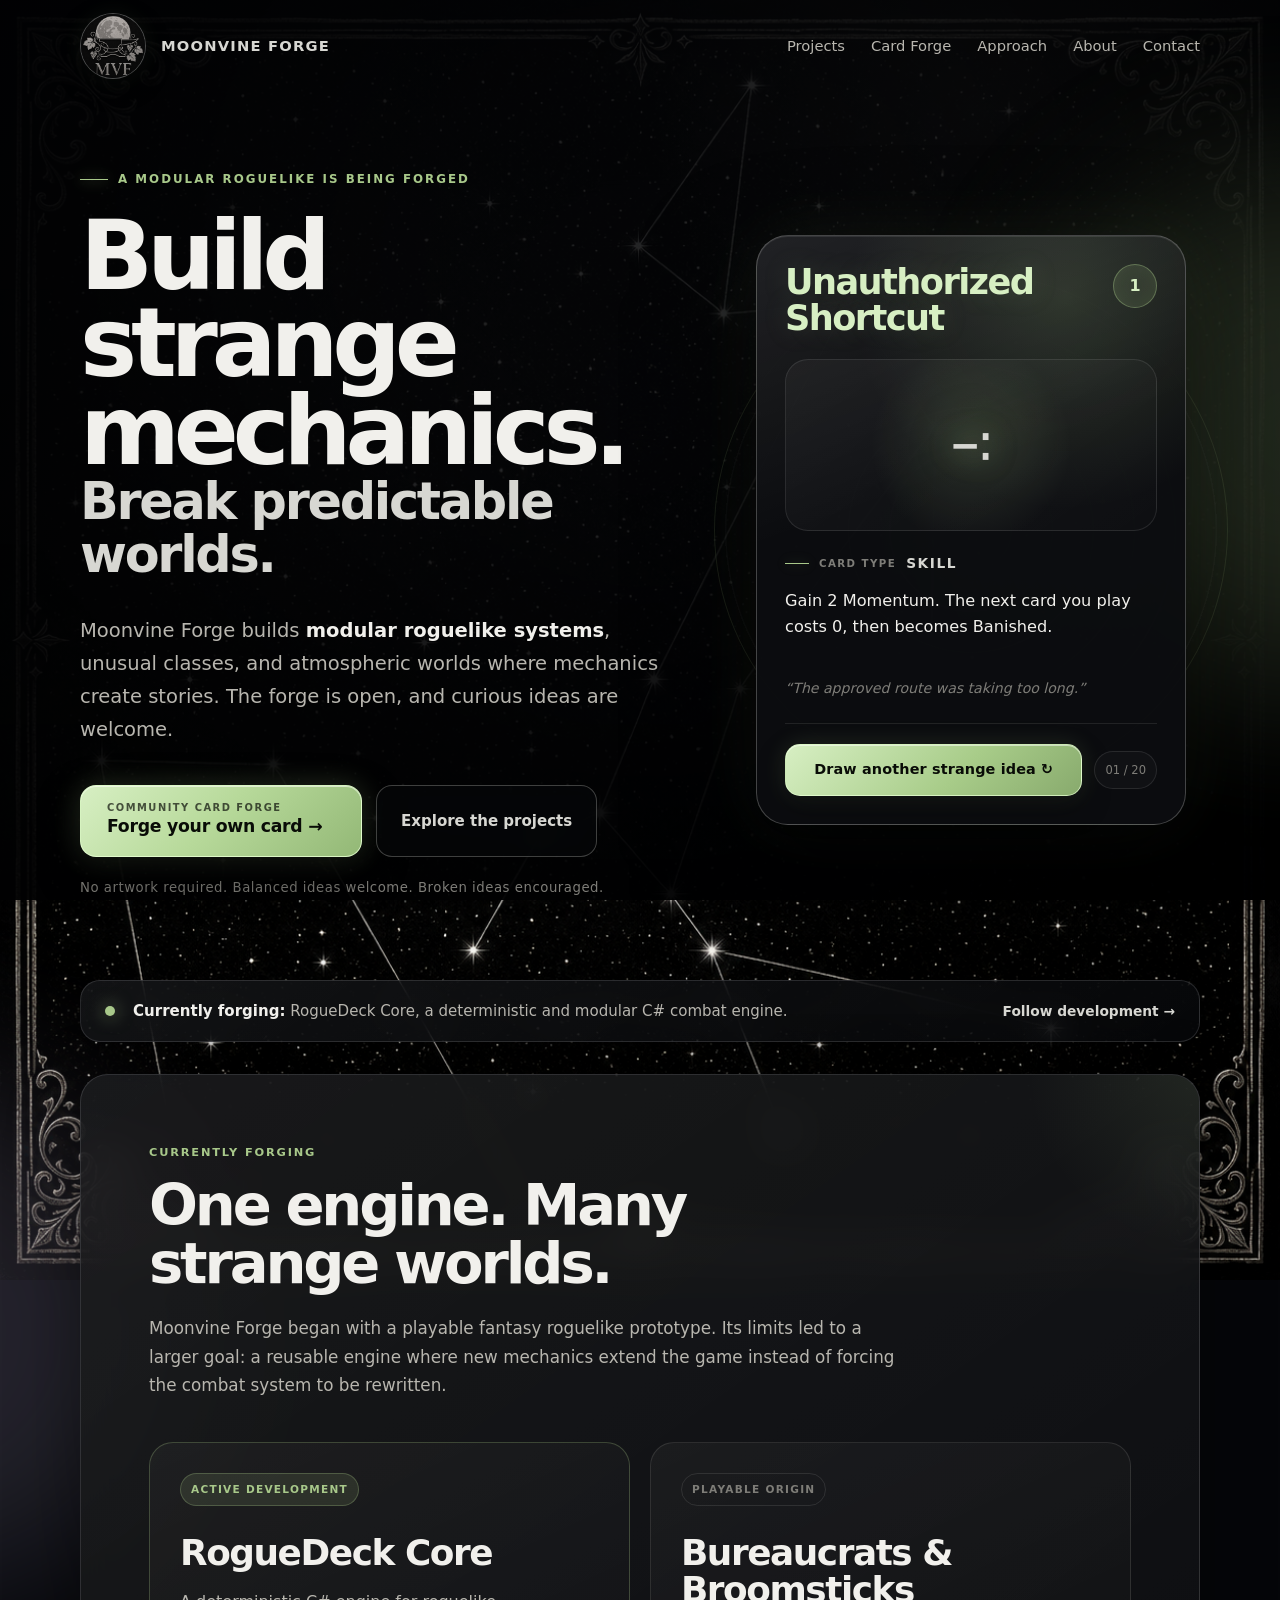
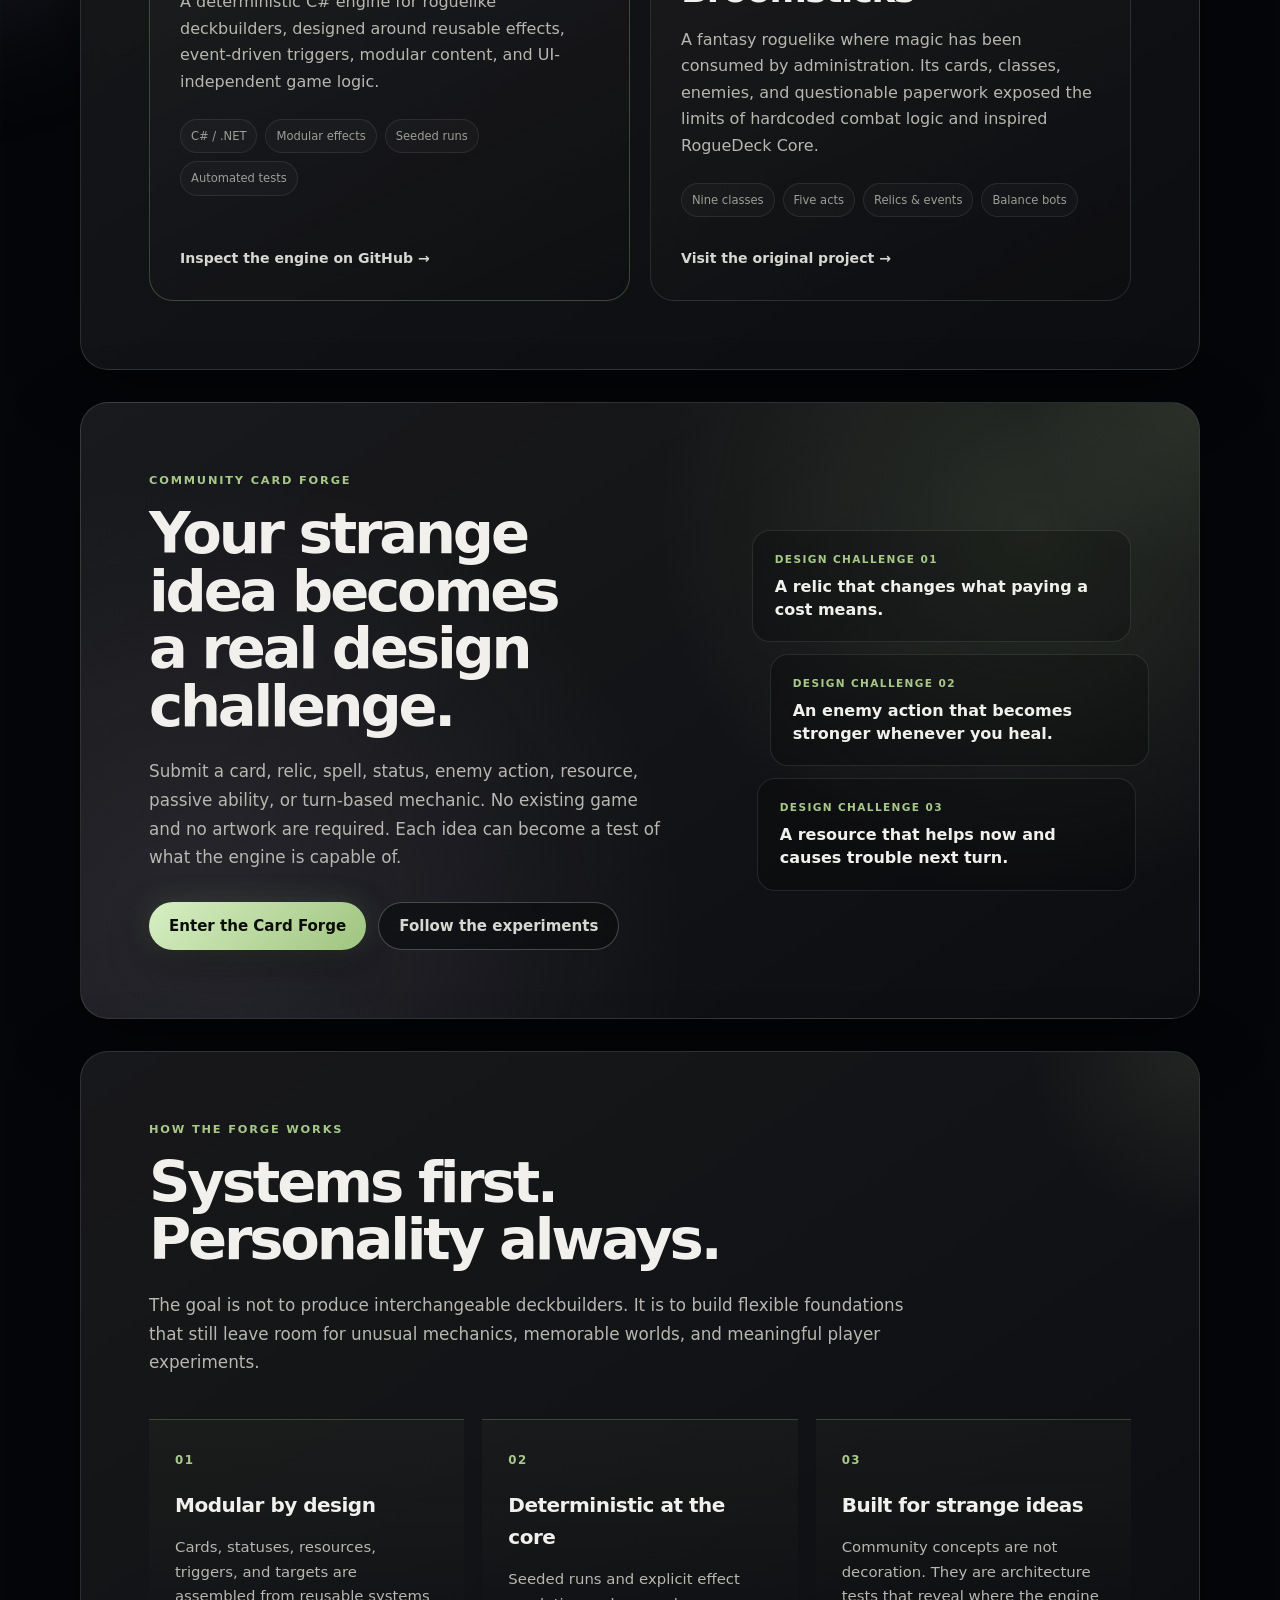
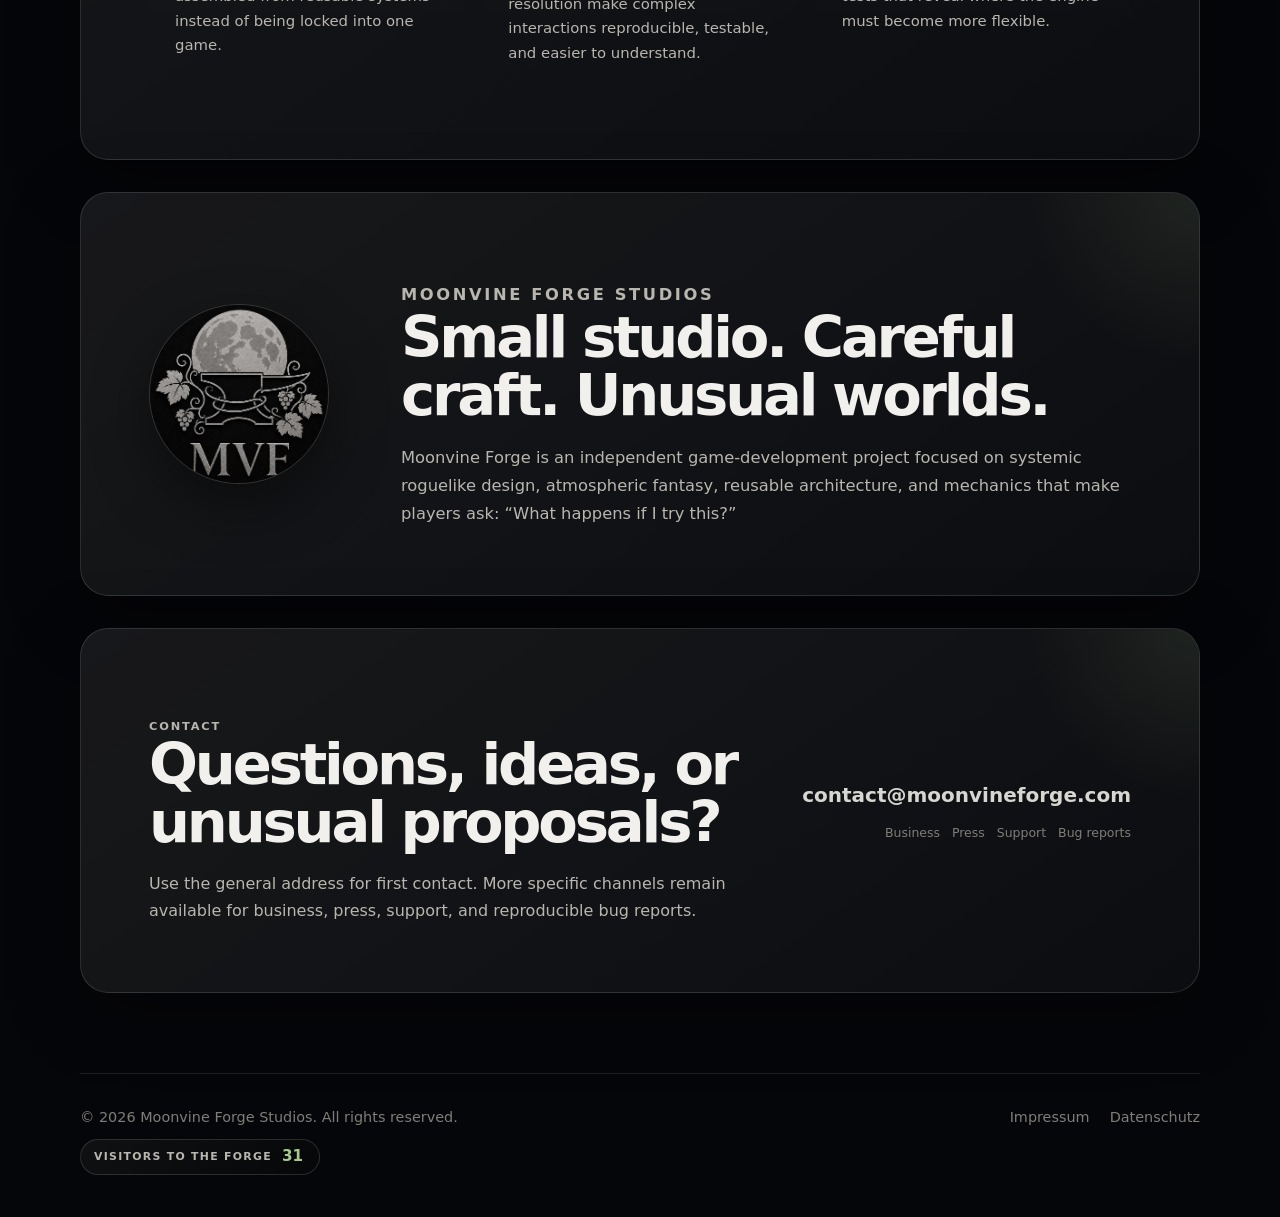
==== commit 5b464f67: "﻿Improve external link safety Co-authored-by: Alessio Popovic <alessiopopovic@gmail.com>" ====
--- a/index.html
+++ b/index.html
@@ -115,7 +115,7 @@
 <strong>Currently forging:</strong>
         RogueDeck Core, a deterministic and modular C# combat engine.
       </p>
-<a data-goatcounter-click="landing-status-github" href="https://github.com/Paranoidgrinch/RogueDeck-Core" rel="noopener noreferrer" target="_blank">
+<a data-goatcounter-click="landing-status-github" href="https://github.com/Paranoidgrinch/RogueDeck-Core" rel="noopener noreferrer" target="_blank" rel="noopener noreferrer">
         Follow development →
       </a>
 </aside>
@@ -145,7 +145,7 @@
 <li>Seeded runs</li>
 <li>Automated tests</li>
 </ul>
-<a class="project-link" data-goatcounter-click="landing-rogue-deck-core" href="https://github.com/Paranoidgrinch/RogueDeck-Core" rel="noopener noreferrer" target="_blank">
+<a class="project-link" data-goatcounter-click="landing-rogue-deck-core" href="https://github.com/Paranoidgrinch/RogueDeck-Core" rel="noopener noreferrer" target="_blank" rel="noopener noreferrer">
             Inspect the engine on GitHub →
           </a>
 </article>
@@ -164,7 +164,7 @@
 <li>Relics &amp; events</li>
 <li>Balance bots</li>
 </ul>
-<a class="project-link" data-goatcounter-click="landing-bureaucrats-broomsticks" href="https://github.com/Paranoidgrinch/bureaucrats-and-broomsticks-v2" rel="noopener noreferrer" target="_blank">
+<a class="project-link" data-goatcounter-click="landing-bureaucrats-broomsticks" href="https://github.com/Paranoidgrinch/bureaucrats-and-broomsticks-v2" rel="noopener noreferrer" target="_blank" rel="noopener noreferrer">
             Visit the original project →
           </a>
 </article>
@@ -184,7 +184,7 @@
 <a class="button primary" data-goatcounter-click="landing-community-open-forge" href="card-forge.html">
             Enter the Card Forge
           </a>
-<a class="button secondary" data-goatcounter-click="landing-community-follow-github" href="https://github.com/Paranoidgrinch" rel="noopener noreferrer" target="_blank">
+<a class="button secondary" data-goatcounter-click="landing-community-follow-github" href="https://github.com/Paranoidgrinch" rel="noopener noreferrer" target="_blank" rel="noopener noreferrer">
             Follow the experiments
           </a>
 </div>
@@ -649,3 +649,4 @@
 
 
 
+
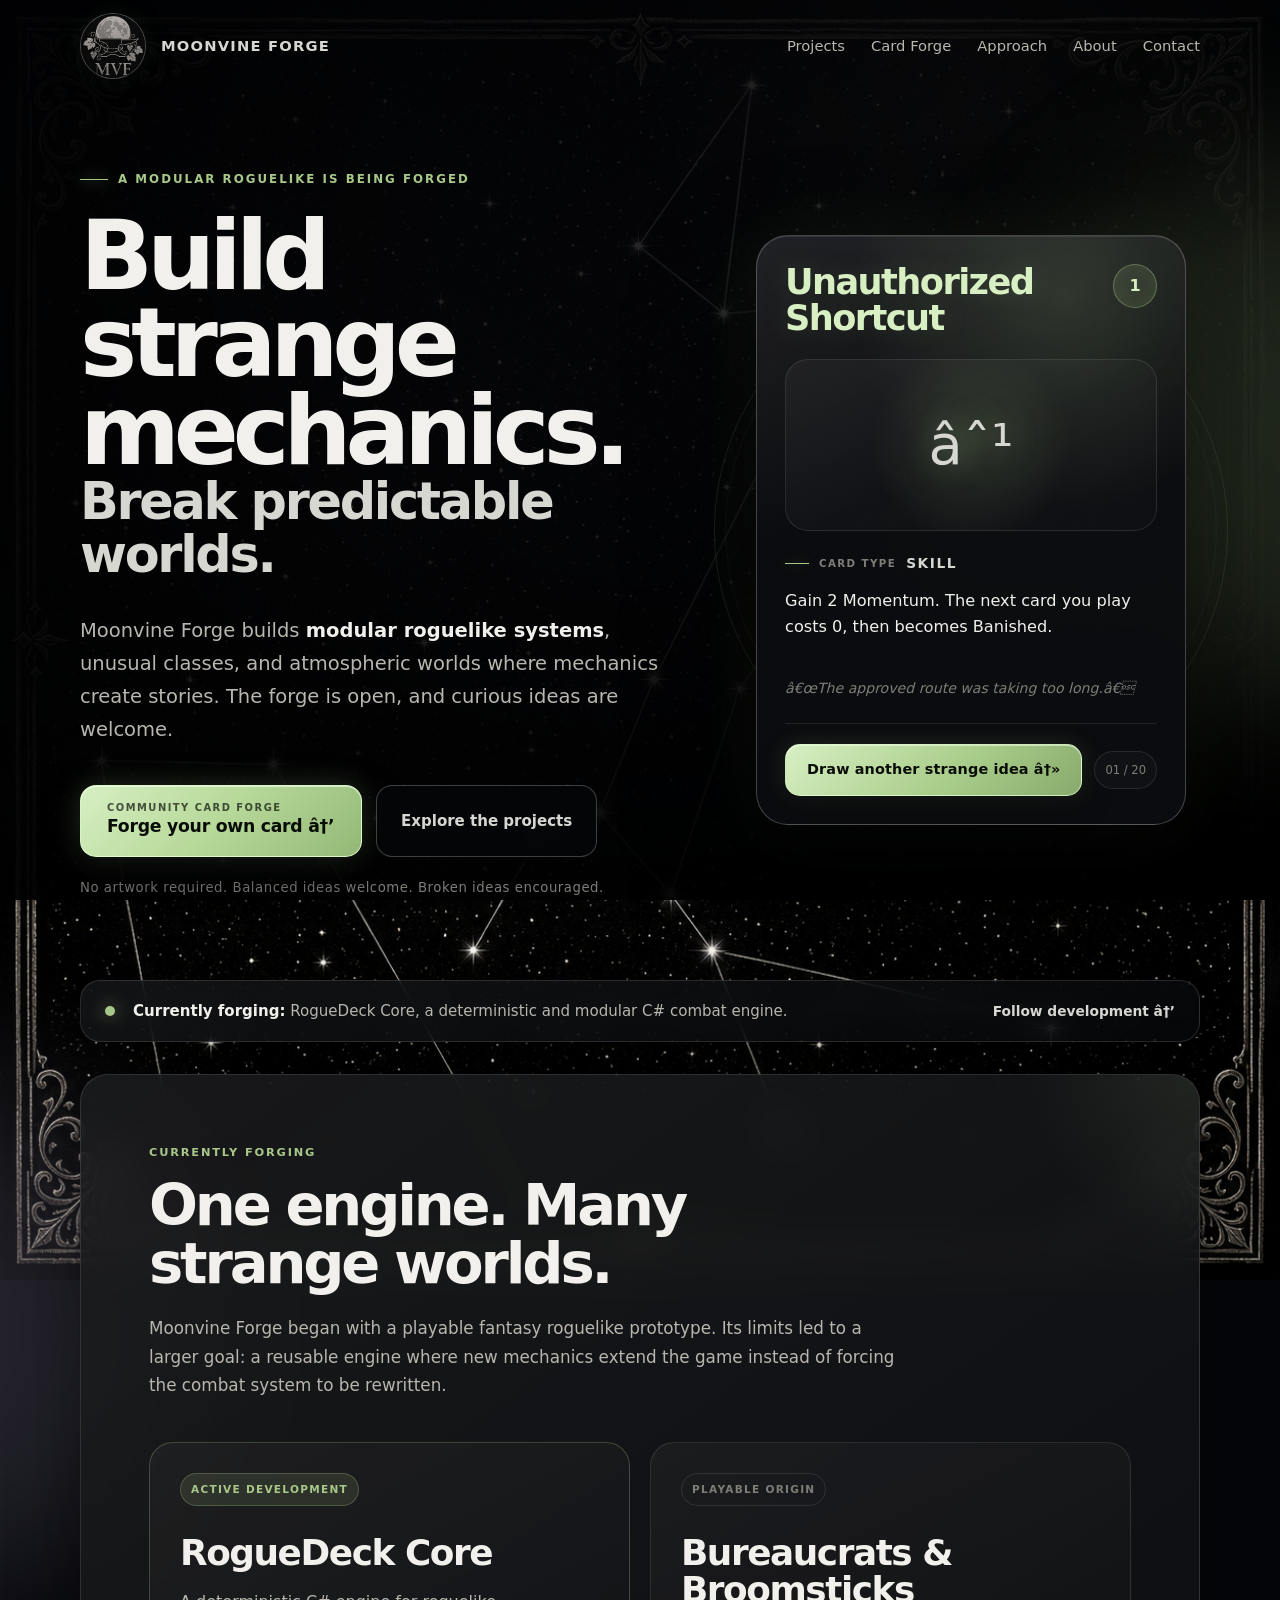
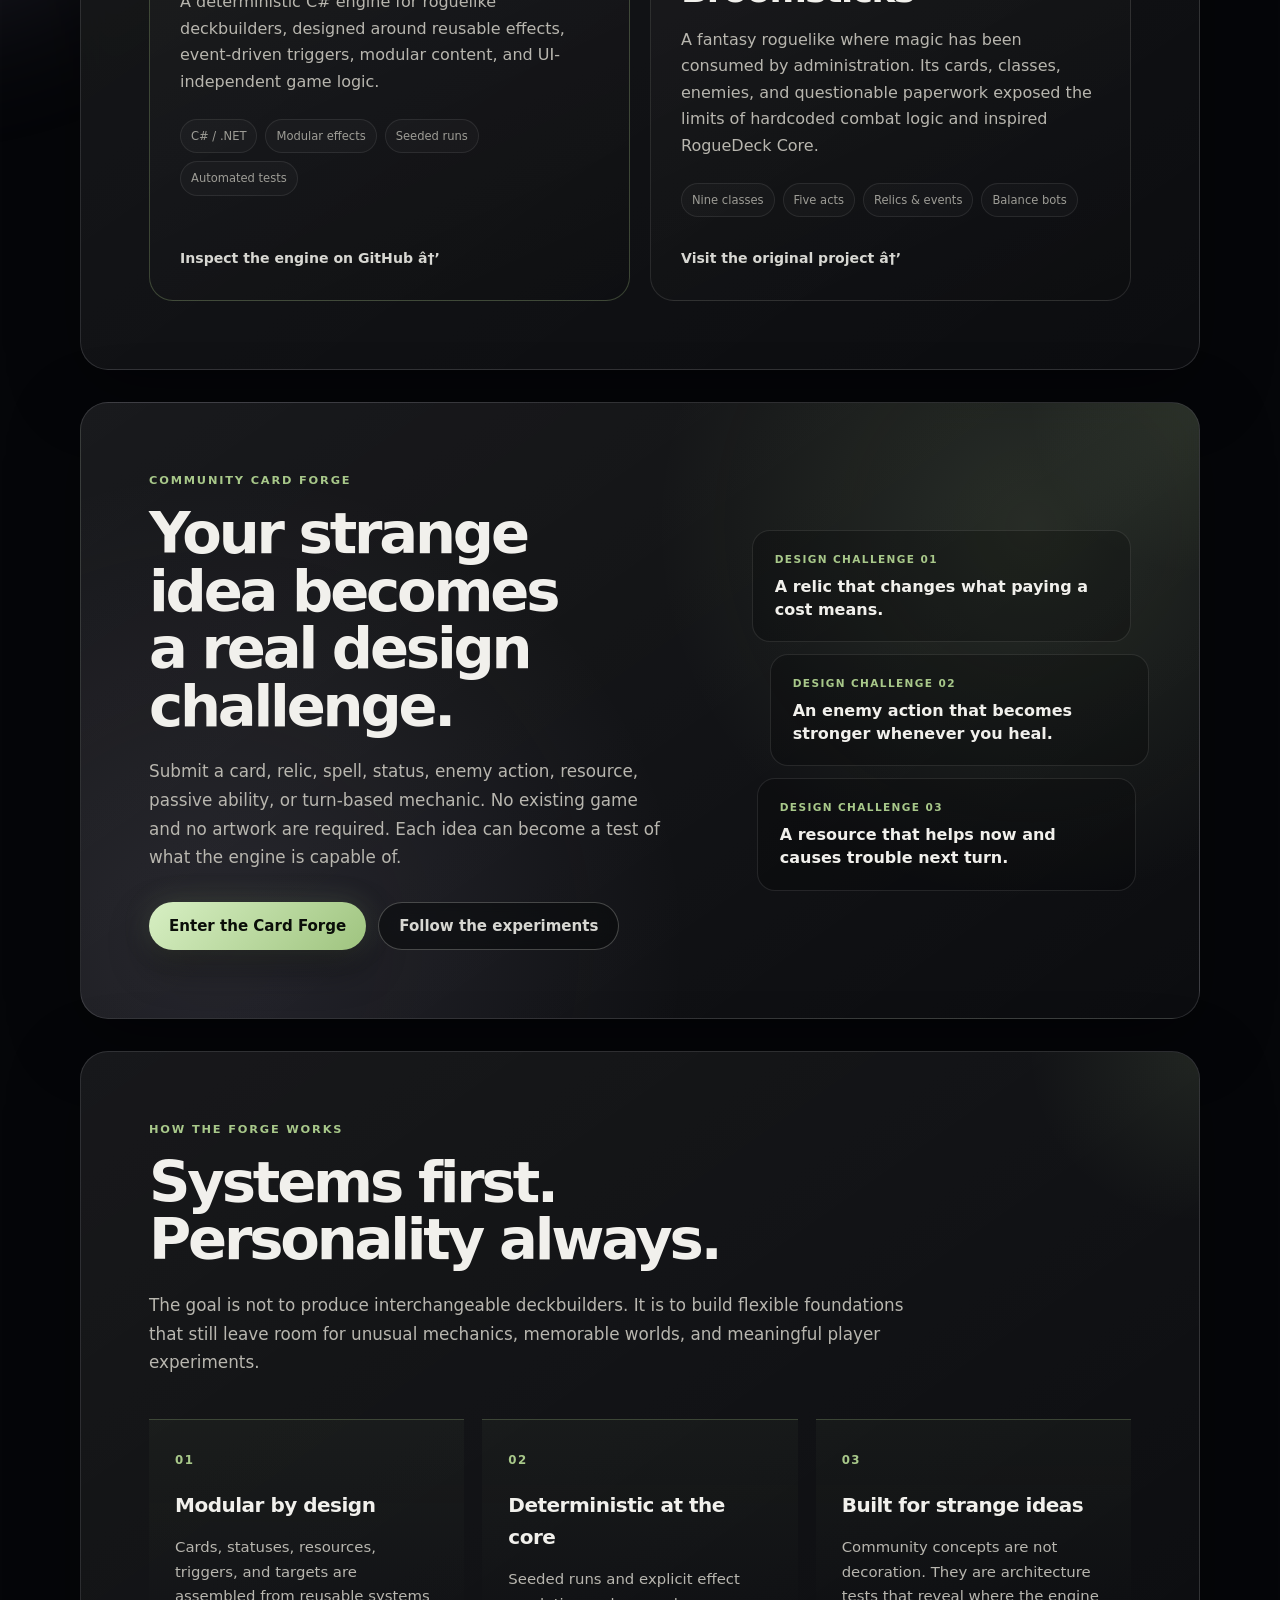
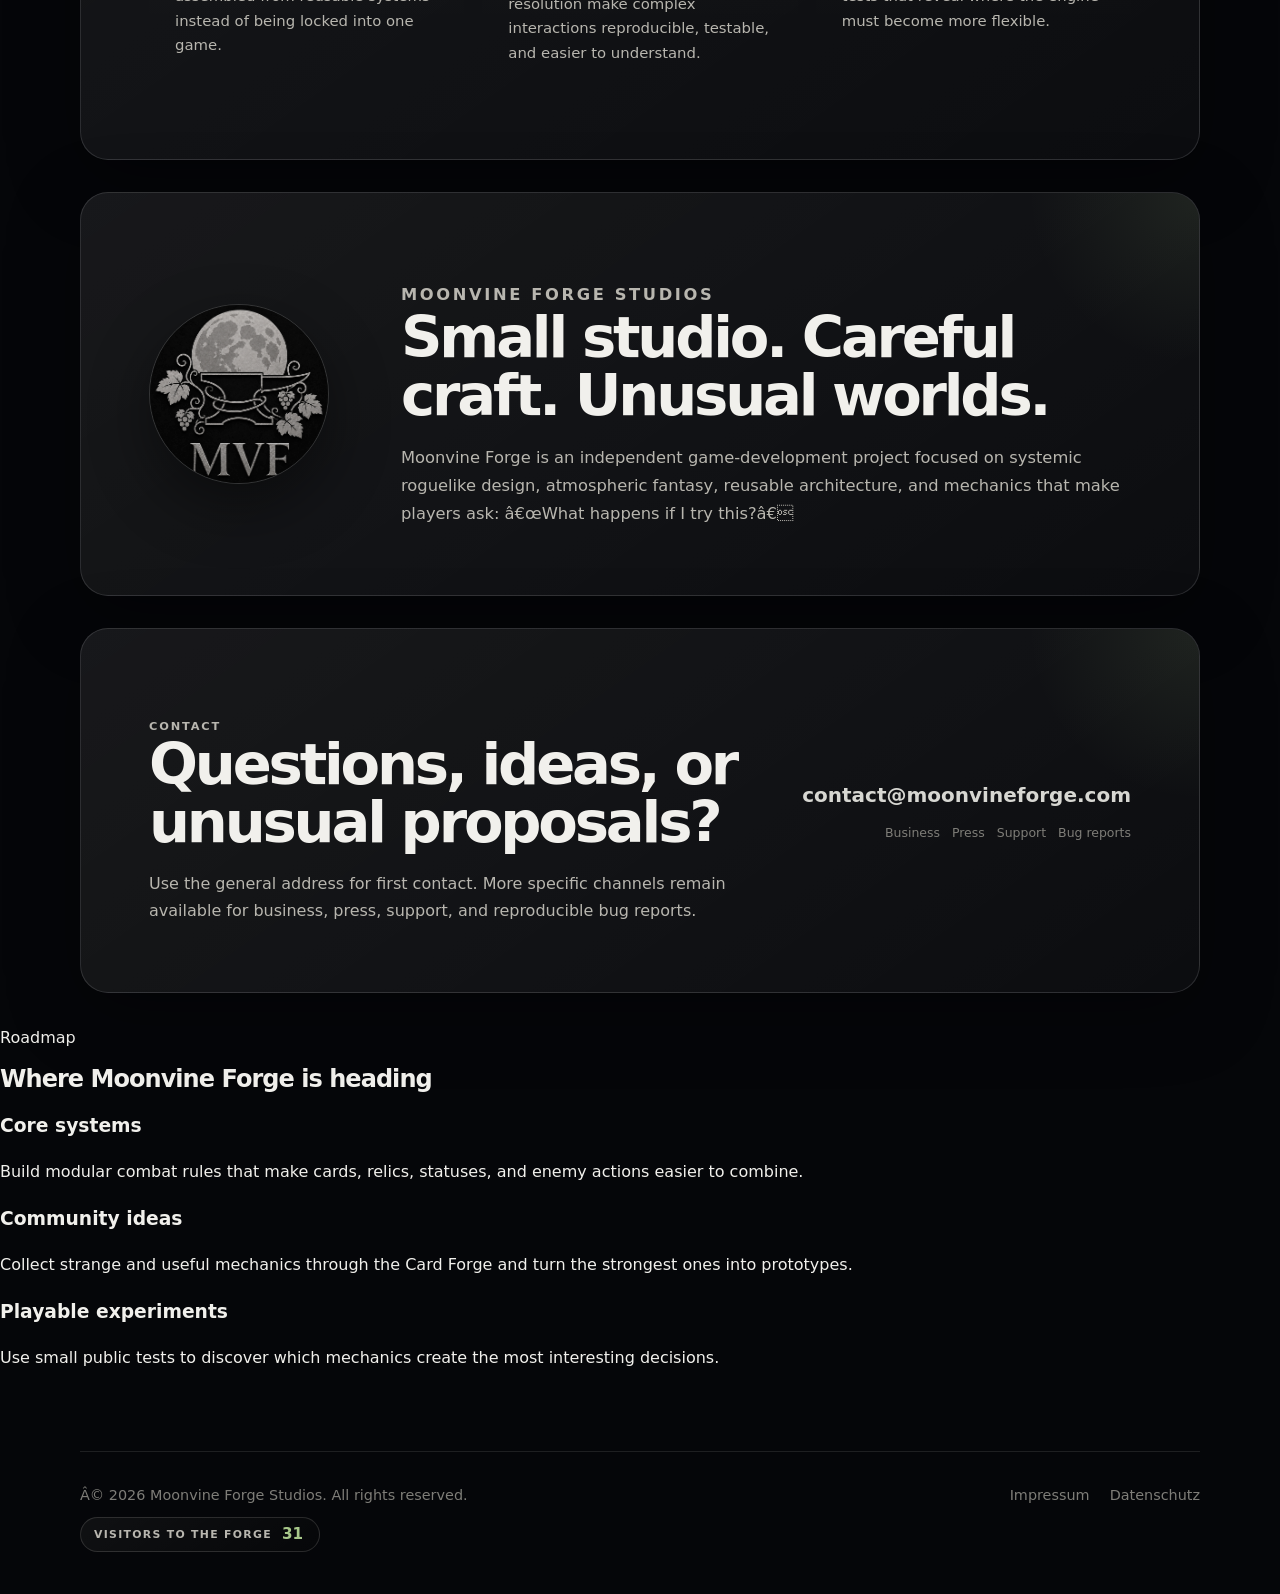
==== commit 193dcd9b: "﻿Add project roadmap section Co-authored-by: Alessio Popovic <alessiopopovic@gmail.com>" ====
--- a/index.html
+++ b/index.html
@@ -1,4 +1,4 @@
-<!DOCTYPE html>
+﻿<!DOCTYPE html>
 
 <html lang="en">
 <head>
@@ -61,7 +61,7 @@
               Community Card Forge
             </span>
 <span class="hero-forge-title">
-              Forge your own card →
+              Forge your own card â†’
             </span>
 </a>
 <a class="button secondary hero-secondary-button" data-goatcounter-click="landing-explore-projects" href="#project">
@@ -83,7 +83,7 @@
             </span>
 </div>
 <div aria-hidden="true" class="idea-sigil" id="idea-sigil">
-            ∹
+            âˆ¹
           </div>
 <div aria-live="polite" class="idea-card-live" id="idea-card-live">
 <div class="idea-type-row">
@@ -95,12 +95,12 @@
               Banished.
             </p>
 <p class="idea-flavour" id="idea-flavour">
-              “The approved route was taking too long.”
+              â€œThe approved route was taking too long.â€
             </p>
 </div>
 <div class="idea-card-footer">
 <button class="draw-idea-button" data-goatcounter-click="landing-draw-card-idea" id="draw-idea" type="button">
-              Draw another strange idea ↻
+              Draw another strange idea â†»
             </button>
 <span class="idea-card-number" id="idea-card-number">
               01 / 20
@@ -116,7 +116,7 @@
         RogueDeck Core, a deterministic and modular C# combat engine.
       </p>
 <a data-goatcounter-click="landing-status-github" href="https://github.com/Paranoidgrinch/RogueDeck-Core" rel="noopener noreferrer" target="_blank" rel="noopener noreferrer">
-        Follow development →
+        Follow development â†’
       </a>
 </aside>
 <section class="landing-section reveal" id="project">
@@ -146,7 +146,7 @@
 <li>Automated tests</li>
 </ul>
 <a class="project-link" data-goatcounter-click="landing-rogue-deck-core" href="https://github.com/Paranoidgrinch/RogueDeck-Core" rel="noopener noreferrer" target="_blank" rel="noopener noreferrer">
-            Inspect the engine on GitHub →
+            Inspect the engine on GitHub â†’
           </a>
 </article>
 <article class="project-panel">
@@ -165,7 +165,7 @@
 <li>Balance bots</li>
 </ul>
 <a class="project-link" data-goatcounter-click="landing-bureaucrats-broomsticks" href="https://github.com/Paranoidgrinch/bureaucrats-and-broomsticks-v2" rel="noopener noreferrer" target="_blank" rel="noopener noreferrer">
-            Visit the original project →
+            Visit the original project â†’
           </a>
 </article>
 </div>
@@ -258,7 +258,7 @@
           Moonvine Forge is an independent game-development project focused
           on systemic roguelike design, atmospheric fantasy, reusable
           architecture, and mechanics that make players ask:
-          “What happens if I try this?”
+          â€œWhat happens if I try this?â€
         </p>
 </div>
 </section>
@@ -292,11 +292,29 @@
 </div>
 </div>
 </section>
+    <section class="content-section project-roadmap" aria-labelledby="project-roadmap-title">
+      <p class="eyebrow">Roadmap</p>
+      <h2 id="project-roadmap-title">Where Moonvine Forge is heading</h2>
+      <div class="feature-grid">
+        <article class="feature-card">
+          <h3>Core systems</h3>
+          <p>Build modular combat rules that make cards, relics, statuses, and enemy actions easier to combine.</p>
+        </article>
+        <article class="feature-card">
+          <h3>Community ideas</h3>
+          <p>Collect strange and useful mechanics through the Card Forge and turn the strongest ones into prototypes.</p>
+        </article>
+        <article class="feature-card">
+          <h3>Playable experiments</h3>
+          <p>Use small public tests to discover which mechanics create the most interesting decisions.</p>
+        </article>
+      </div>
+    </section>
 </main>
 <footer class="site-footer">
 <div class="footer-information">
 <p>
-        © <span id="year">2026</span> Moonvine Forge Studios.
+        Â© <span id="year">2026</span> Moonvine Forge Studios.
         All rights reserved.
       </p>
 <div class="visitor-counter" aria-label="Moonvine Forge visitor counter">
@@ -319,17 +337,17 @@
       {
         type: "Skill",
         cost: "1",
-        sigil: "⌁",
+        sigil: "âŒ",
         name: "Unauthorized Shortcut",
         effect:
           "Gain 2 Momentum. The next card you play costs 0, then becomes Banished.",
         flavour:
-          "“The approved route was taking too long.”"
+          "â€œThe approved route was taking too long.â€"
       },
       {
         type: "Power",
         cost: "2",
-        sigil: "§",
+        sigil: "Â§",
         name: "Administrative Curse",
         effect:
           "Whenever you draw a card, create a temporary copy in your discard pile. Copies cost 1 more and vanish after being played.",
@@ -338,8 +356,8 @@
       },
       {
         type: "Relic",
-        cost: "◆",
-        sigil: "◈",
+        cost: "â—†",
+        sigil: "â—ˆ",
         name: "Moonlit Abacus",
         effect:
           "The first time you gain a resource each turn, gain 1 of a different resource. Cycle through all available resource types before repeating.",
@@ -349,7 +367,7 @@
       {
         type: "Attack",
         cost: "0",
-        sigil: "✦",
+        sigil: "âœ¦",
         name: "Polite Catastrophe",
         effect:
           "Deal 4 damage. If the target intends to attack, repeat this once and apply 1 Apology. Apology reduces its next attack by 2.",
@@ -358,8 +376,8 @@
       },
       {
         type: "Status",
-        cost: "—",
-        sigil: "☾",
+        cost: "â€”",
+        sigil: "â˜¾",
         name: "Borrowed Tomorrow",
         effect:
           "Draw 2 cards now. At the start of your next turn, draw 2 fewer cards. If that would reduce your draw below 1, gain 1 Debt instead.",
@@ -369,7 +387,7 @@
       {
         type: "Enemy Action",
         cost: "?",
-        sigil: "⌬",
+        sigil: "âŒ¬",
         name: "Audit the Living",
         effect:
           "Gain 3 Block for each different status affecting the player. Then copy the shortest remaining duration among those statuses onto yourself.",
@@ -379,7 +397,7 @@
       {
         type: "Resource",
         cost: "+",
-        sigil: "◇",
+        sigil: "â—‡",
         name: "Unstable Favor",
         effect:
           "Spend this as any resource. If it remains unspent at turn end, transform it into 2 Doubt. Doubt increases the next card cost by 1.",
@@ -389,7 +407,7 @@
       {
         type: "Curse",
         cost: "1",
-        sigil: "※",
+        sigil: "â€»",
         name: "Fine Print",
         effect:
           "Unplayable. When Exhausted, return a random Banished card to your hand, set its cost to 0 this turn, then add a copy of Fine Print to your discard pile.",
@@ -399,7 +417,7 @@
       {
         type: "Skill",
         cost: "2",
-        sigil: "↺",
+        sigil: "â†º",
         name: "Recursive Petition",
         effect:
           "Choose a card in your discard pile. Resolve its first non-damage effect without paying its cost. If that effect would invoke Recursive Petition again, stop the chain and Exhaust both cards.",
@@ -409,7 +427,7 @@
       {
         type: "Power",
         cost: "2",
-        sigil: "¤",
+        sigil: "Â¤",
         name: "Contingency Budget",
         effect:
           "At turn end, store up to 2 unspent Energy as Budget. When you cannot fully pay a card cost, spend Budget first. Any unpaid remainder becomes Debt next turn.",
@@ -418,8 +436,8 @@
       },
       {
         type: "Relic",
-        cost: "◆",
-        sigil: "⌘",
+        cost: "â—†",
+        sigil: "âŒ˜",
         name: "Chain of Custody",
         effect:
           "Whenever a card changes zones twice during one effect chain, mark it. The next time that card leaves a zone, repeat its non-damage effects at 50 percent value, then remove the mark.",
@@ -429,7 +447,7 @@
       {
         type: "Skill",
         cost: "1",
-        sigil: "⚖",
+        sigil: "âš–",
         name: "Deferred Verdict",
         effect:
           "Apply 8 Judgment to an enemy. At the end of its next turn, deal that much damage if it did not damage you. Otherwise remove Judgment and gain that much Block.",
@@ -439,7 +457,7 @@
       {
         type: "Attack",
         cost: "2",
-        sigil: "⟁",
+        sigil: "âŸ",
         name: "Hostile Merger",
         effect:
           "Deal 7 damage. Move one debuff from every other enemy to the target. Merge matching stacks and keep the longest remaining duration.",
@@ -449,7 +467,7 @@
       {
         type: "Power",
         cost: "3",
-        sigil: "∞",
+        sigil: "âˆž",
         name: "Closed Loop",
         effect:
           "The first time each round an effect would trigger itself within the same chain, prevent that trigger and gain 1 Insight. At 3 Insight, draw 2 cards and reset Insight.",
@@ -459,7 +477,7 @@
       {
         type: "Skill",
         cost: "X",
-        sigil: "✣",
+        sigil: "âœ£",
         name: "Emergency Appropriation",
         effect:
           "Spend all remaining resources. For each different resource type spent, choose: gain 3 Block or deal 2 damage to all enemies. If at least three types were spent, repeat your final choice.",
@@ -468,8 +486,8 @@
       },
       {
         type: "Curse",
-        cost: "—",
-        sigil: "▧",
+        cost: "â€”",
+        sigil: "â–§",
         name: "Redacted Clause",
         effect:
           "Its effect is hidden when drawn. Retain it to reveal the clause next turn. Playing it while revealed grants the benefit; discarding it unrevealed applies the penalty instead.",
@@ -478,8 +496,8 @@
       },
       {
         type: "Relic",
-        cost: "◆",
-        sigil: "◎",
+        cost: "â—†",
+        sigil: "â—Ž",
         name: "Consensus Engine",
         effect:
           "After you play an Attack, a Skill, and a Power in any order during one turn, the next card repeats its first secondary effect. Reset the sequence if a card type repeats.",
@@ -489,7 +507,7 @@
       {
         type: "Power",
         cost: "1",
-        sigil: "⌖",
+        sigil: "âŒ–",
         name: "Risk Register",
         effect:
           "Whenever a random target is selected, record every eligible target not chosen. Future random selections exclude recorded targets until all eligible targets have been selected once.",
@@ -499,7 +517,7 @@
       {
         type: "Skill",
         cost: "1",
-        sigil: "◌",
+        sigil: "â—Œ",
         name: "Last Known Position",
         effect:
           "Choose a Banished card. Create an Echo of it in your draw pile. The Echo has no cost, resolves only the original card's first effect, then ceases to exist.",
@@ -509,7 +527,7 @@
       {
         type: "Enemy Action",
         cost: "?",
-        sigil: "⚙",
+        sigil: "âš™",
         name: "Unscheduled Maintenance",
         effect:
           "Disable the highest-cost card in the player's hand until turn end. If the player ends the turn without attempting to play it, upgrade this action permanently.",
@@ -650,3 +668,4 @@
 
 
 
+
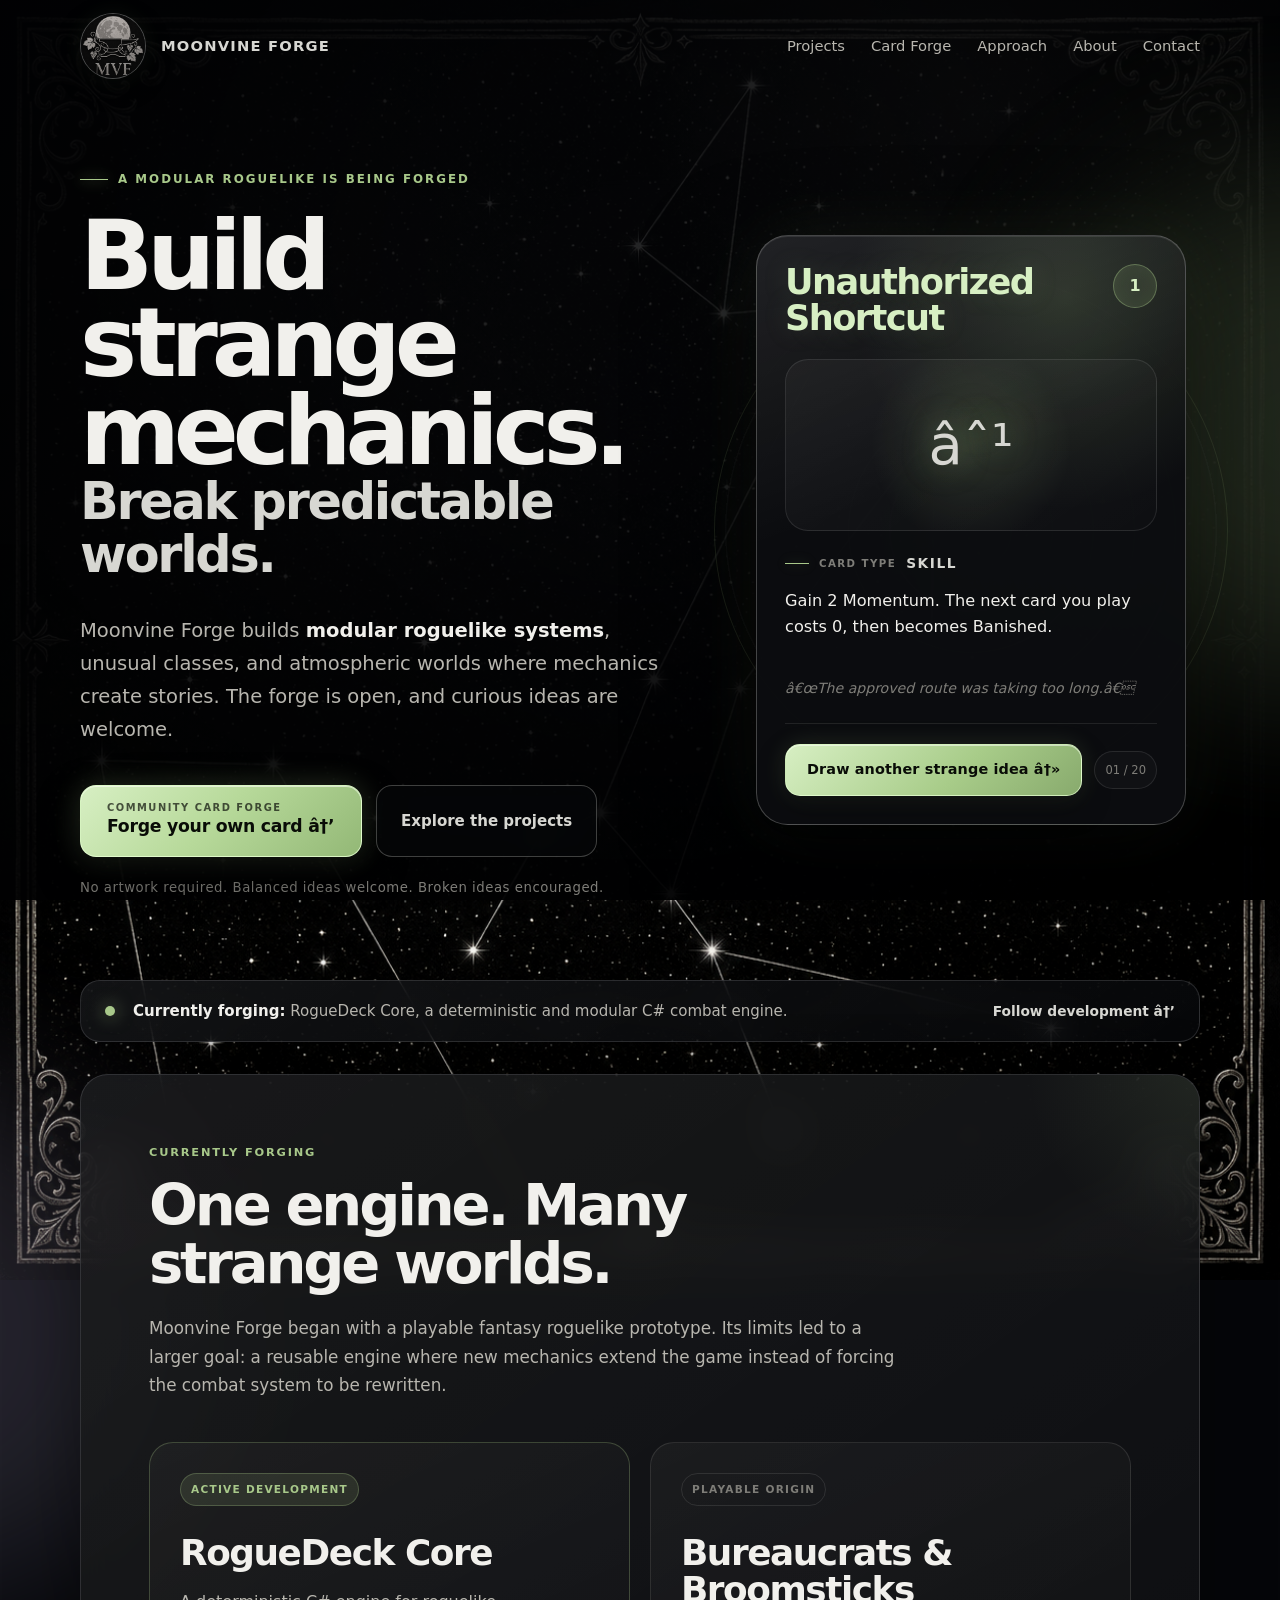
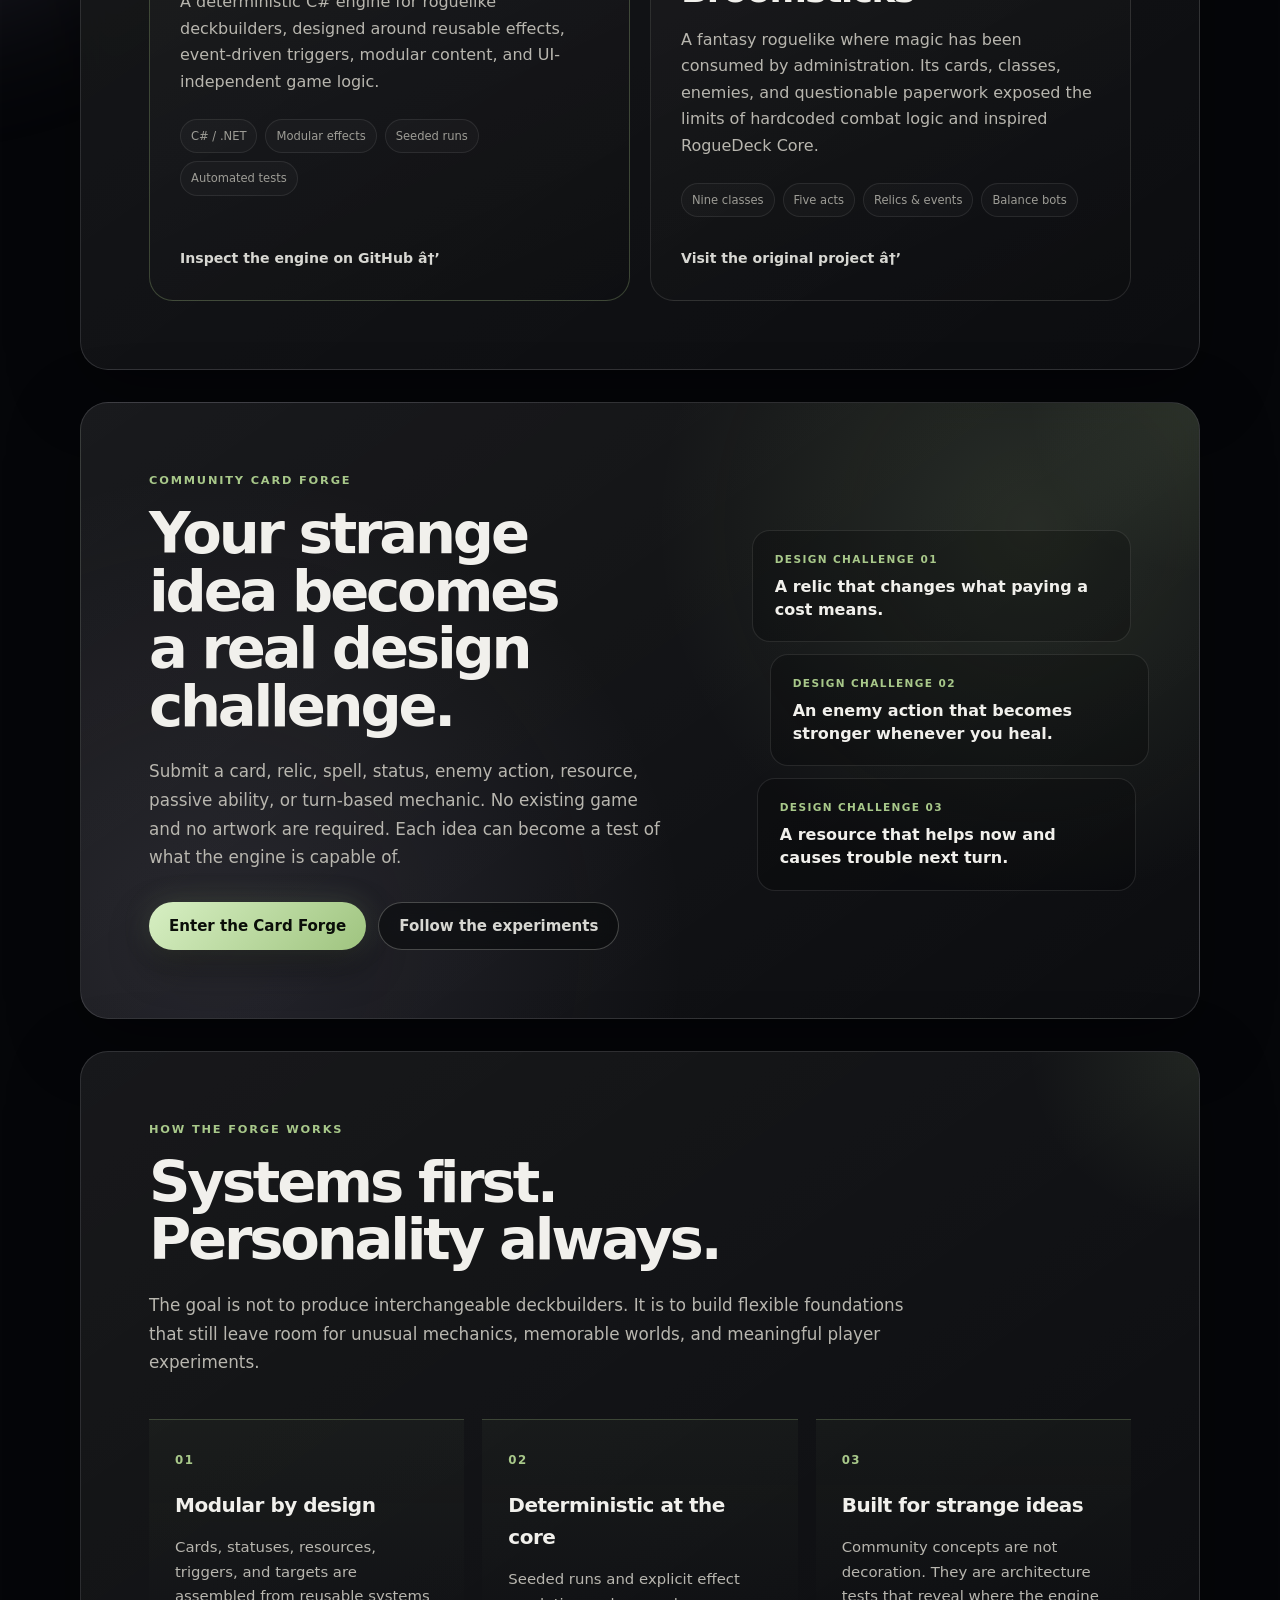
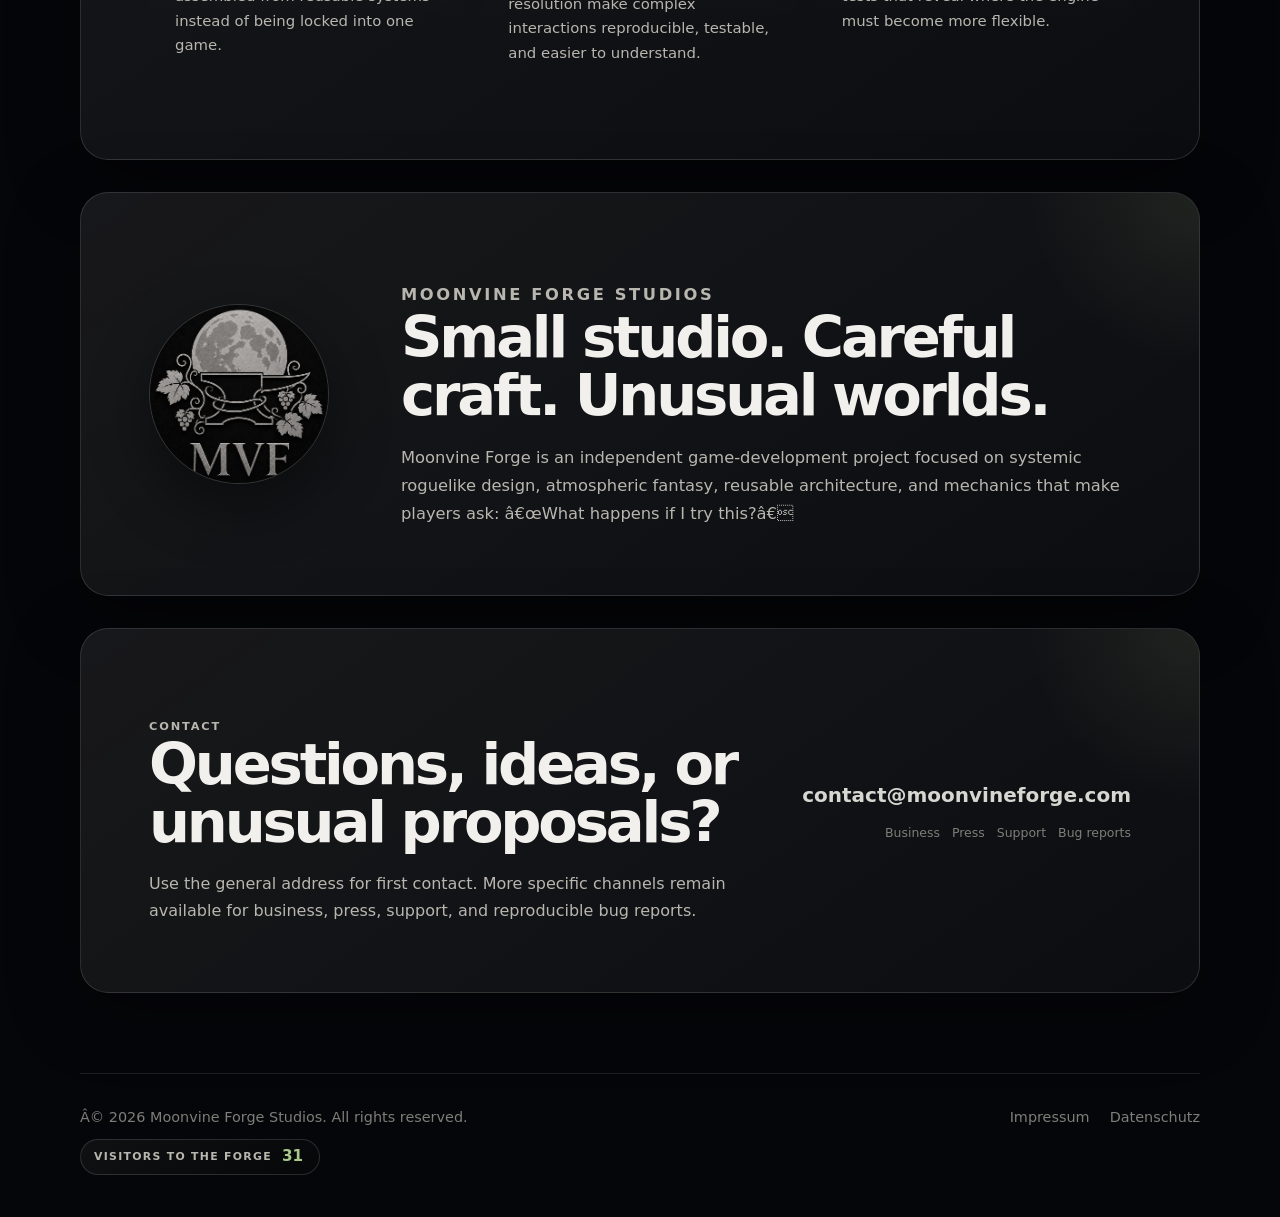
==== commit 068836fc: "Restore clean website layout Co-authored-by: Alessio Popovic <alessiopopovic@gmail.com>" ====
--- a/index.html
+++ b/index.html
@@ -292,24 +292,6 @@
 </div>
 </div>
 </section>
-    <section class="content-section project-roadmap" aria-labelledby="project-roadmap-title">
-      <p class="eyebrow">Roadmap</p>
-      <h2 id="project-roadmap-title">Where Moonvine Forge is heading</h2>
-      <div class="feature-grid">
-        <article class="feature-card">
-          <h3>Core systems</h3>
-          <p>Build modular combat rules that make cards, relics, statuses, and enemy actions easier to combine.</p>
-        </article>
-        <article class="feature-card">
-          <h3>Community ideas</h3>
-          <p>Collect strange and useful mechanics through the Card Forge and turn the strongest ones into prototypes.</p>
-        </article>
-        <article class="feature-card">
-          <h3>Playable experiments</h3>
-          <p>Use small public tests to discover which mechanics create the most interesting decisions.</p>
-        </article>
-      </div>
-    </section>
 </main>
 <footer class="site-footer">
 <div class="footer-information">
@@ -669,3 +651,5 @@
 
 
 
+
+
--- a/style.css
+++ b/style.css
@@ -1,4 +1,4 @@
-/*
+﻿/*
 Moonvine Forge stylesheet
 
 Structure:
@@ -2004,7 +2004,7 @@
         line-height: 1.55;
 }
 .submission-checklist li::before {
-  content: "✓";
+  content: "âœ“";
         position: absolute;
         top: 0;
         left: 0;
@@ -2295,42 +2295,6 @@
   transform: translateY(0);
 }
 
-.sample-card,
-.faq-item {
-  border: 1px solid var(--border, rgba(255, 255, 255, 0.12));
-  border-radius: 1.25rem;
-  padding: 1.25rem;
-  background: var(--surface, rgba(255, 255, 255, 0.06));
-  box-shadow: 0 1rem 2.5rem rgba(0, 0, 0, 0.18);
-}
-
-.sample-card h3,
-.faq-item h3 {
-  margin-top: 0.4rem;
-}
-
-.card-type {
-  display: inline-flex;
-  align-items: center;
-  border-radius: 999px;
-  padding: 0.25rem 0.65rem;
-  font-size: 0.78rem;
-  letter-spacing: 0.08em;
-  text-transform: uppercase;
-  background: rgba(255, 255, 255, 0.08);
-}
-
-.faq-list {
-  display: grid;
-  gap: 1rem;
-}
-
-/* Accessibility: visible keyboard focus */
-:focus-visible {
-  outline: 3px solid currentColor;
-  outline-offset: 4px;
-}
-
 /* Accessibility: reduced motion preference */
 @media (prefers-reduced-motion: reduce) {
   *,
@@ -2355,3 +2319,11 @@
   }
 }
 
+
+/* Accessibility: conservative focus styling */
+a:focus-visible,
+button:focus-visible,
+iframe:focus-visible {
+  outline: 2px solid rgba(240, 239, 234, 0.85);
+  outline-offset: 3px;
+}
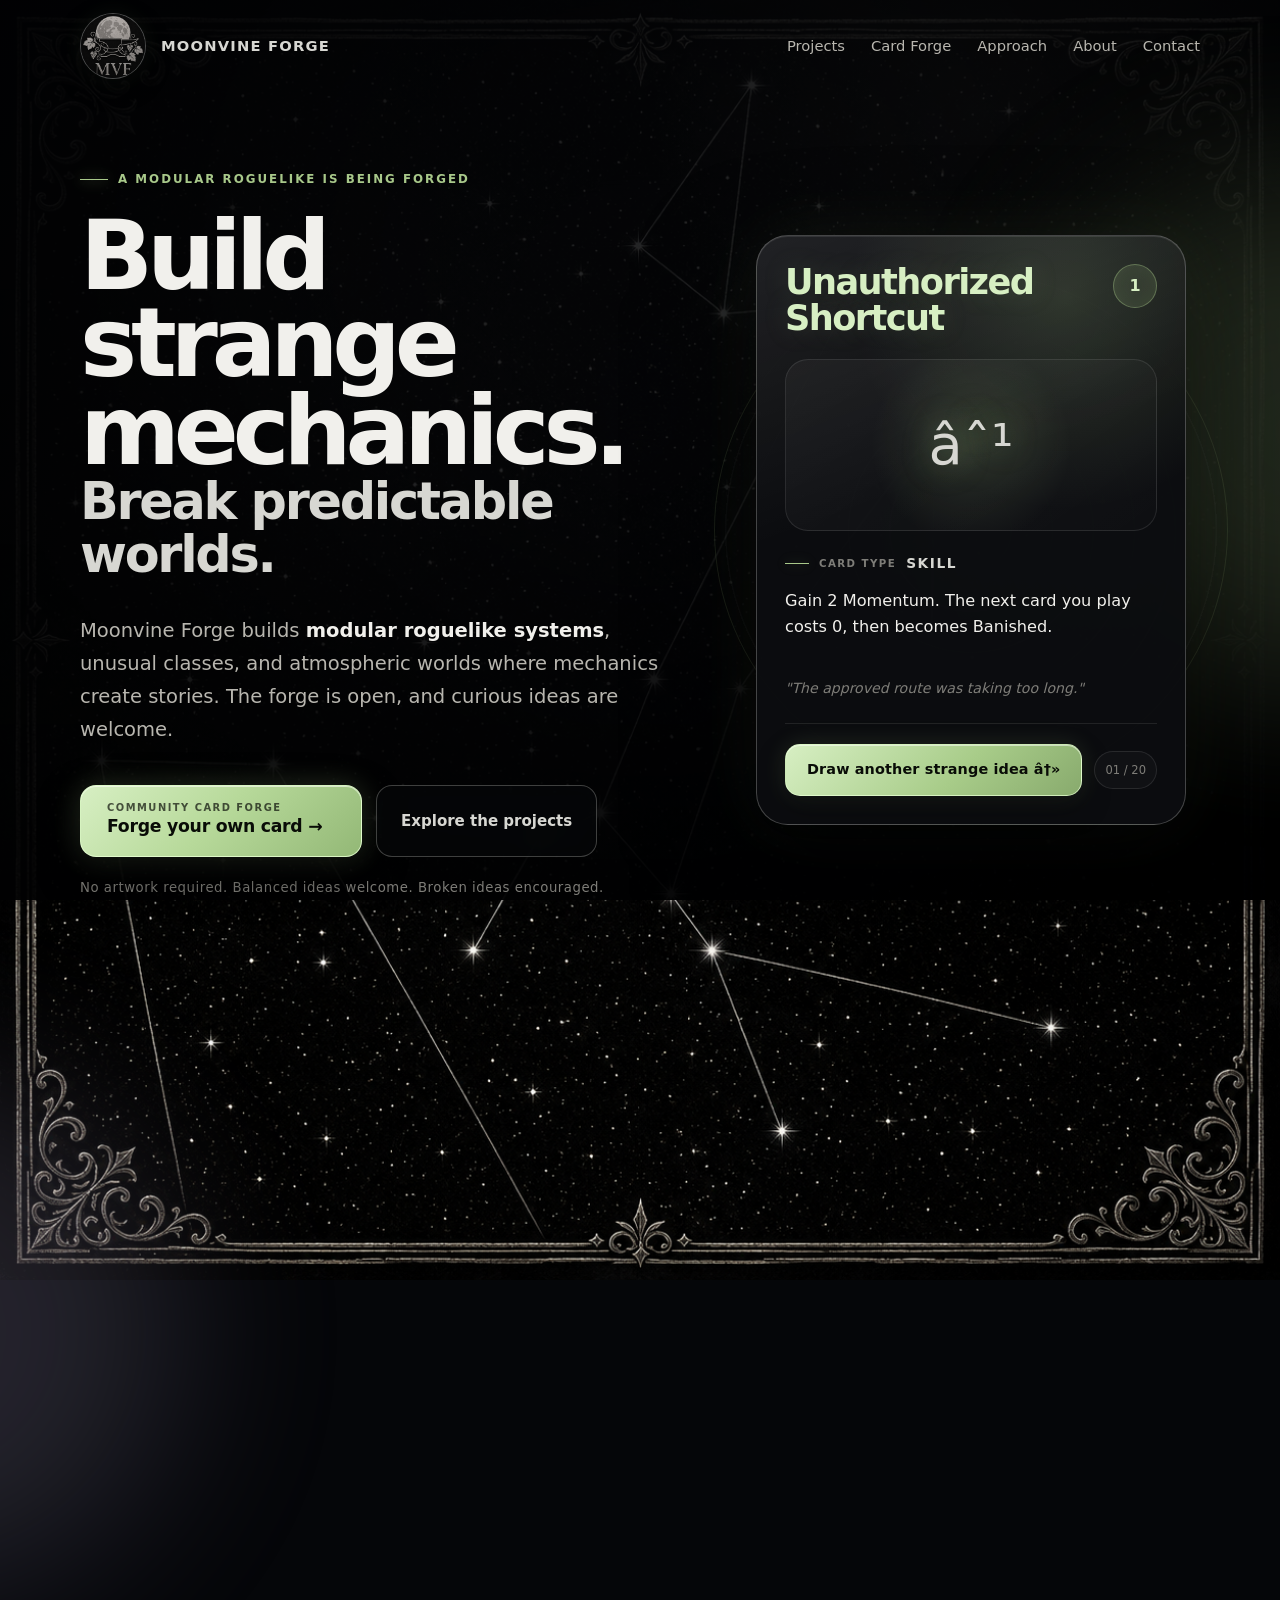
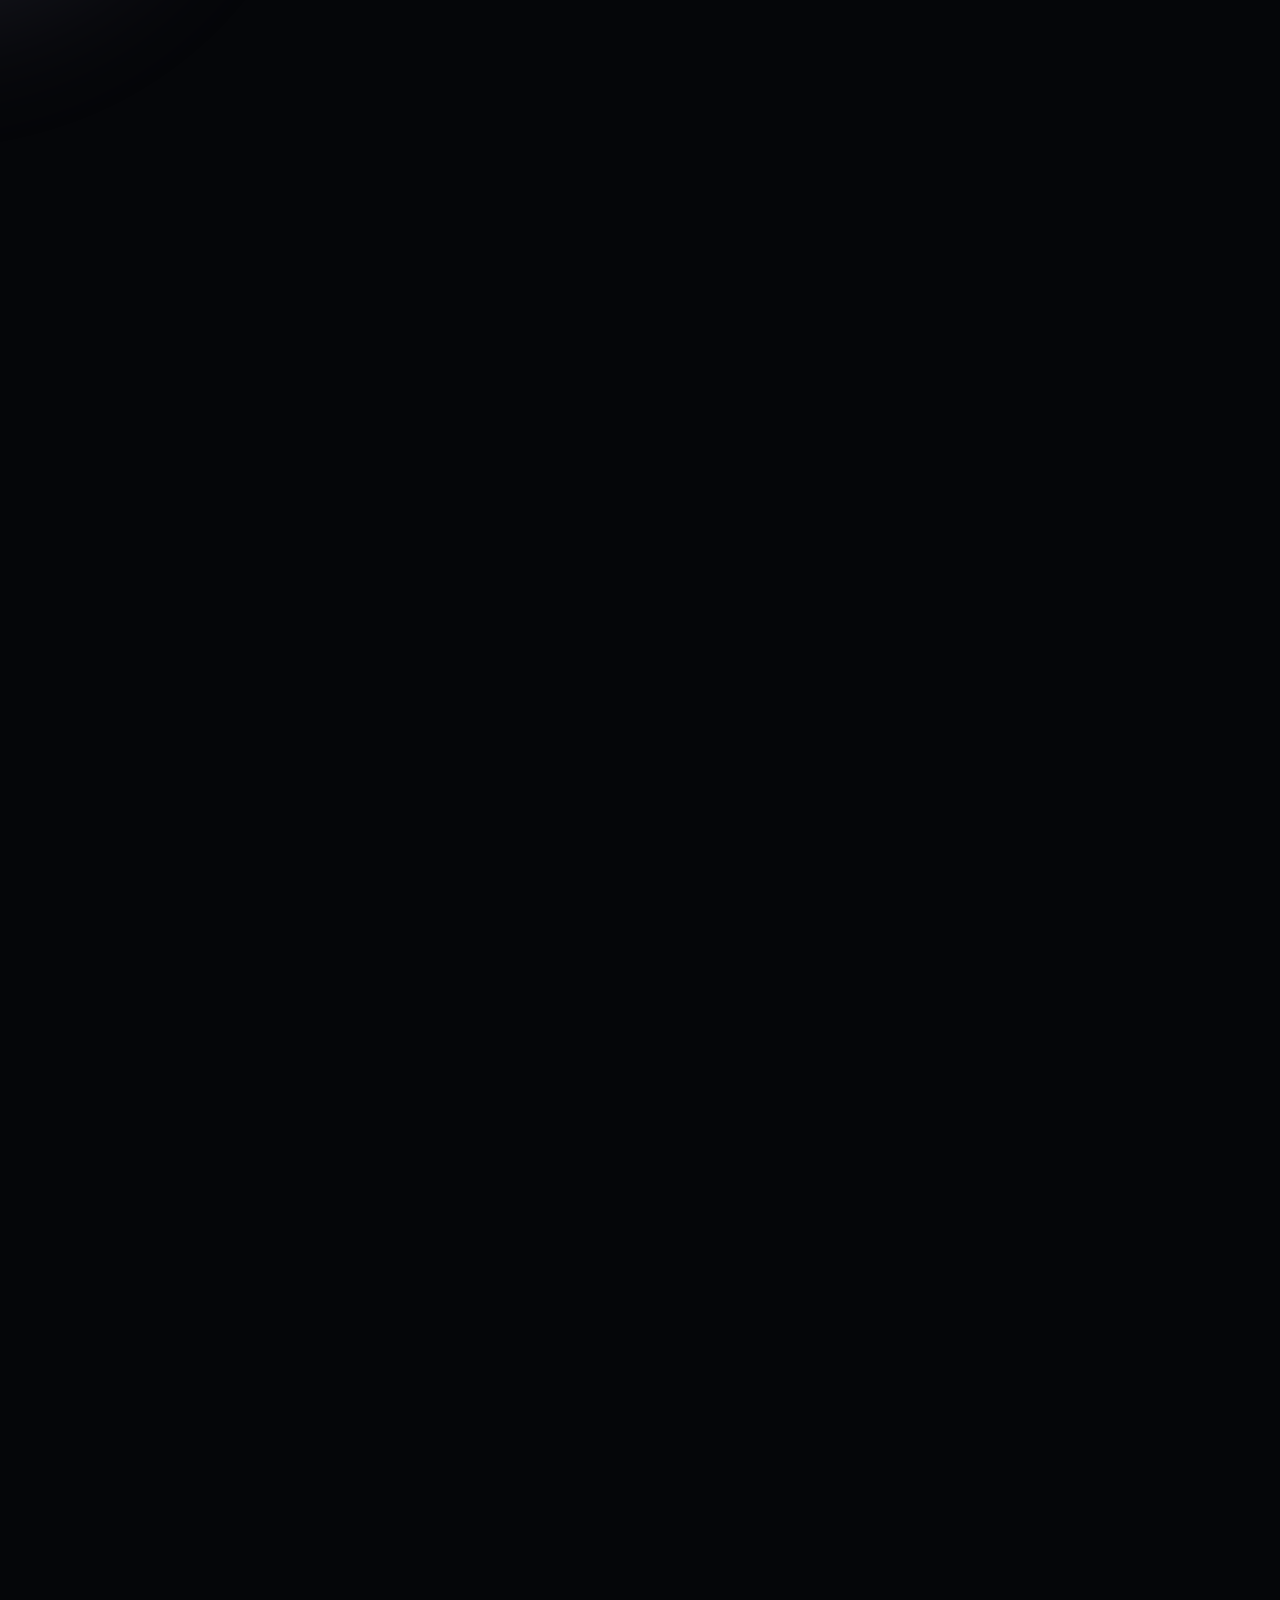
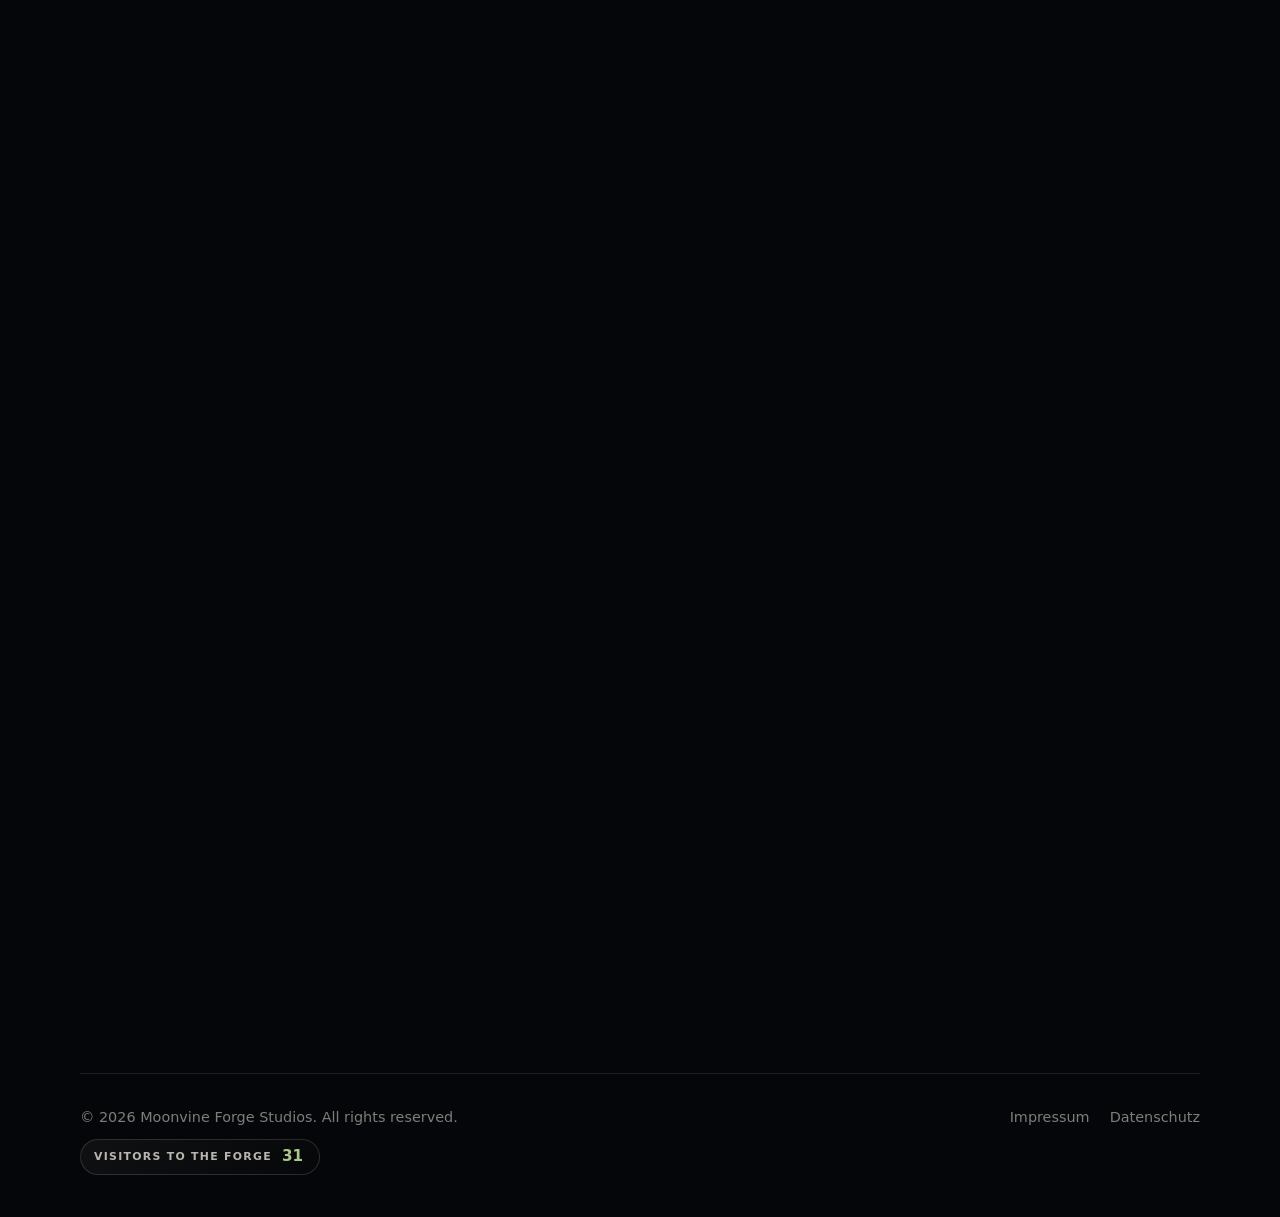
==== commit 6856d9a1: "Repair broken website text encoding Co-authored-by: Alessio Popovic <alessiopopovic@gmail.com>" ====
--- a/index.html
+++ b/index.html
@@ -61,7 +61,7 @@
               Community Card Forge
             </span>
 <span class="hero-forge-title">
-              Forge your own card â†’
+              Forge your own card →
             </span>
 </a>
 <a class="button secondary hero-secondary-button" data-goatcounter-click="landing-explore-projects" href="#project">
@@ -95,7 +95,7 @@
               Banished.
             </p>
 <p class="idea-flavour" id="idea-flavour">
-              â€œThe approved route was taking too long.â€
+              "The approved route was taking too long."
             </p>
 </div>
 <div class="idea-card-footer">
@@ -116,7 +116,7 @@
         RogueDeck Core, a deterministic and modular C# combat engine.
       </p>
 <a data-goatcounter-click="landing-status-github" href="https://github.com/Paranoidgrinch/RogueDeck-Core" rel="noopener noreferrer" target="_blank" rel="noopener noreferrer">
-        Follow development â†’
+        Follow development →
       </a>
 </aside>
 <section class="landing-section reveal" id="project">
@@ -146,7 +146,7 @@
 <li>Automated tests</li>
 </ul>
 <a class="project-link" data-goatcounter-click="landing-rogue-deck-core" href="https://github.com/Paranoidgrinch/RogueDeck-Core" rel="noopener noreferrer" target="_blank" rel="noopener noreferrer">
-            Inspect the engine on GitHub â†’
+            Inspect the engine on GitHub →
           </a>
 </article>
 <article class="project-panel">
@@ -165,7 +165,7 @@
 <li>Balance bots</li>
 </ul>
 <a class="project-link" data-goatcounter-click="landing-bureaucrats-broomsticks" href="https://github.com/Paranoidgrinch/bureaucrats-and-broomsticks-v2" rel="noopener noreferrer" target="_blank" rel="noopener noreferrer">
-            Visit the original project â†’
+            Visit the original project →
           </a>
 </article>
 </div>
@@ -258,7 +258,7 @@
           Moonvine Forge is an independent game-development project focused
           on systemic roguelike design, atmospheric fantasy, reusable
           architecture, and mechanics that make players ask:
-          â€œWhat happens if I try this?â€
+          "What happens if I try this?"
         </p>
 </div>
 </section>
@@ -296,7 +296,7 @@
 <footer class="site-footer">
 <div class="footer-information">
 <p>
-        Â© <span id="year">2026</span> Moonvine Forge Studios.
+        © <span id="year">2026</span> Moonvine Forge Studios.
         All rights reserved.
       </p>
 <div class="visitor-counter" aria-label="Moonvine Forge visitor counter">
@@ -324,7 +324,7 @@
         effect:
           "Gain 2 Momentum. The next card you play costs 0, then becomes Banished.",
         flavour:
-          "â€œThe approved route was taking too long.â€"
+          ""The approved route was taking too long.""
       },
       {
         type: "Power",
@@ -358,7 +358,7 @@
       },
       {
         type: "Status",
-        cost: "â€”",
+        cost: "-",
         sigil: "â˜¾",
         name: "Borrowed Tomorrow",
         effect:
@@ -468,7 +468,7 @@
       },
       {
         type: "Curse",
-        cost: "â€”",
+        cost: "-",
         sigil: "â–§",
         name: "Redacted Clause",
         effect:
@@ -653,3 +653,4 @@
 
 
 
+
--- a/style.css
+++ b/style.css
@@ -2327,3 +2327,4 @@
   outline: 2px solid rgba(240, 239, 234, 0.85);
   outline-offset: 3px;
 }
+
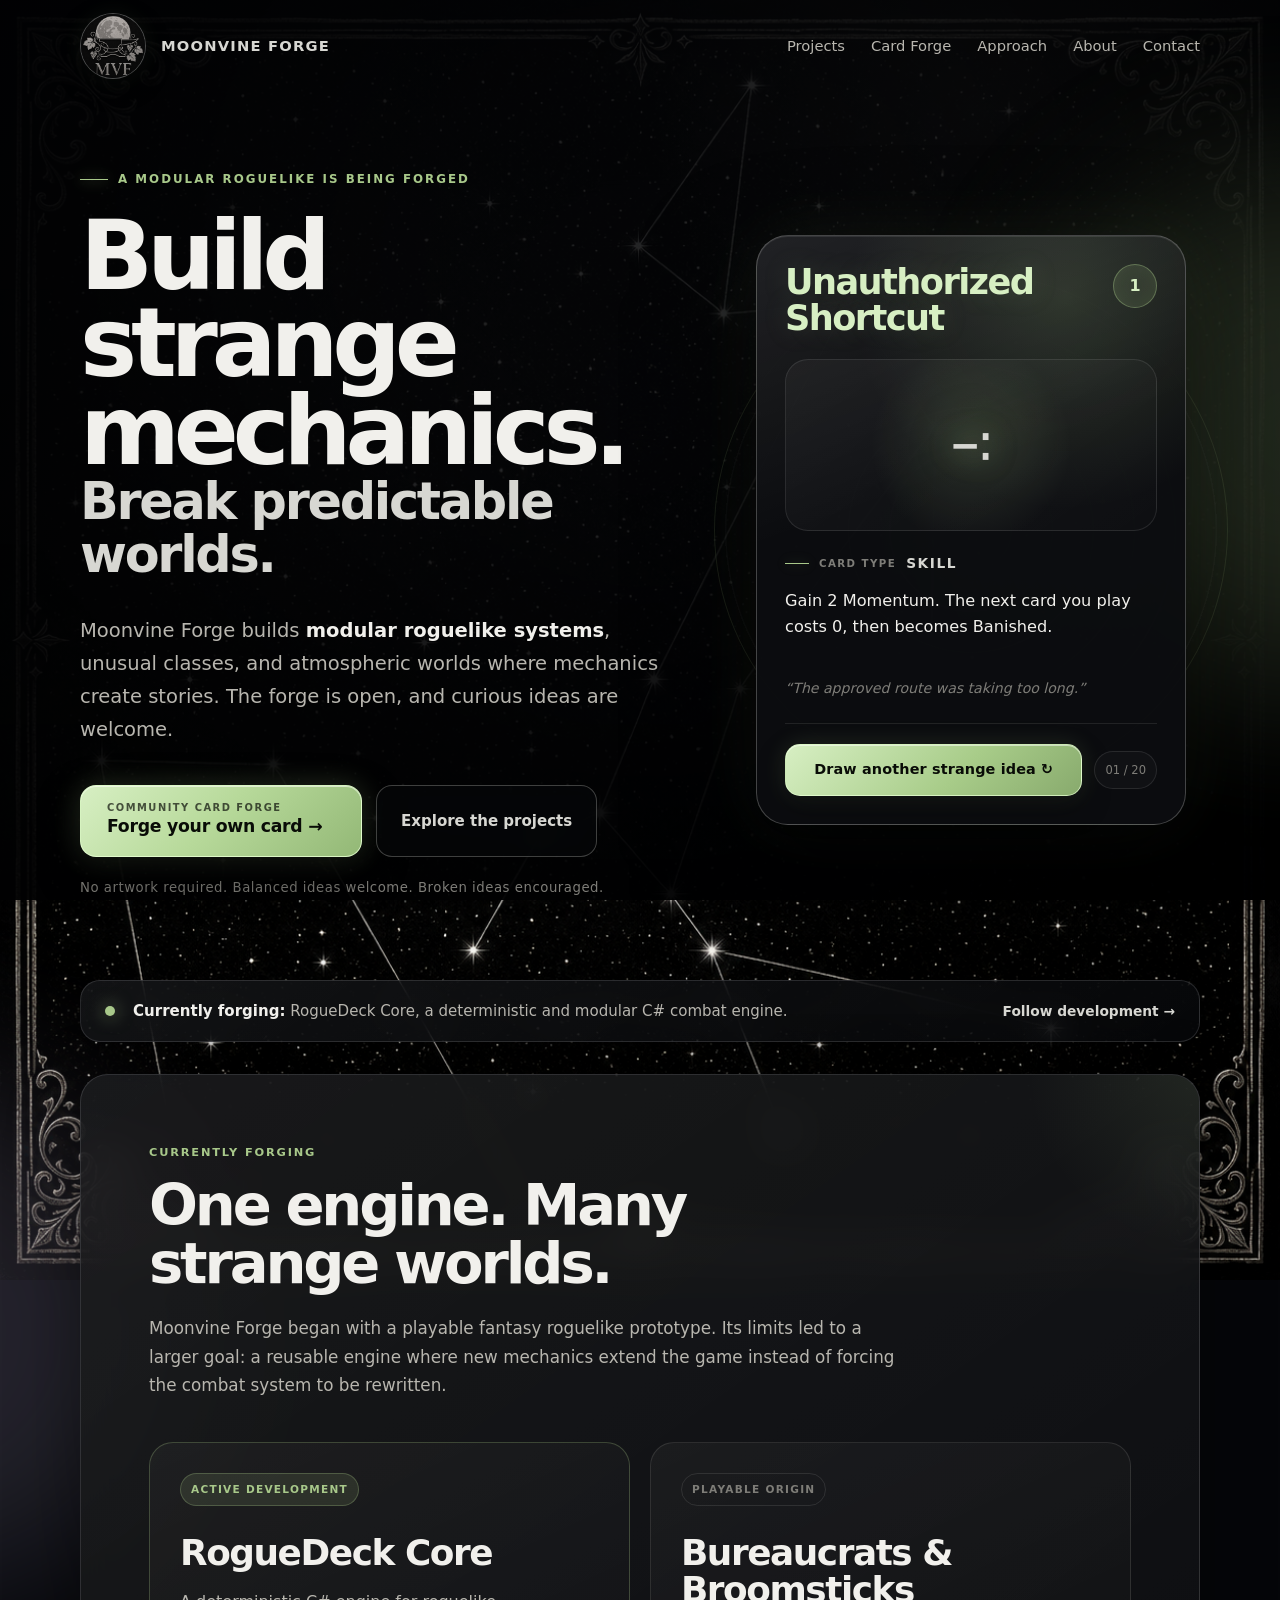
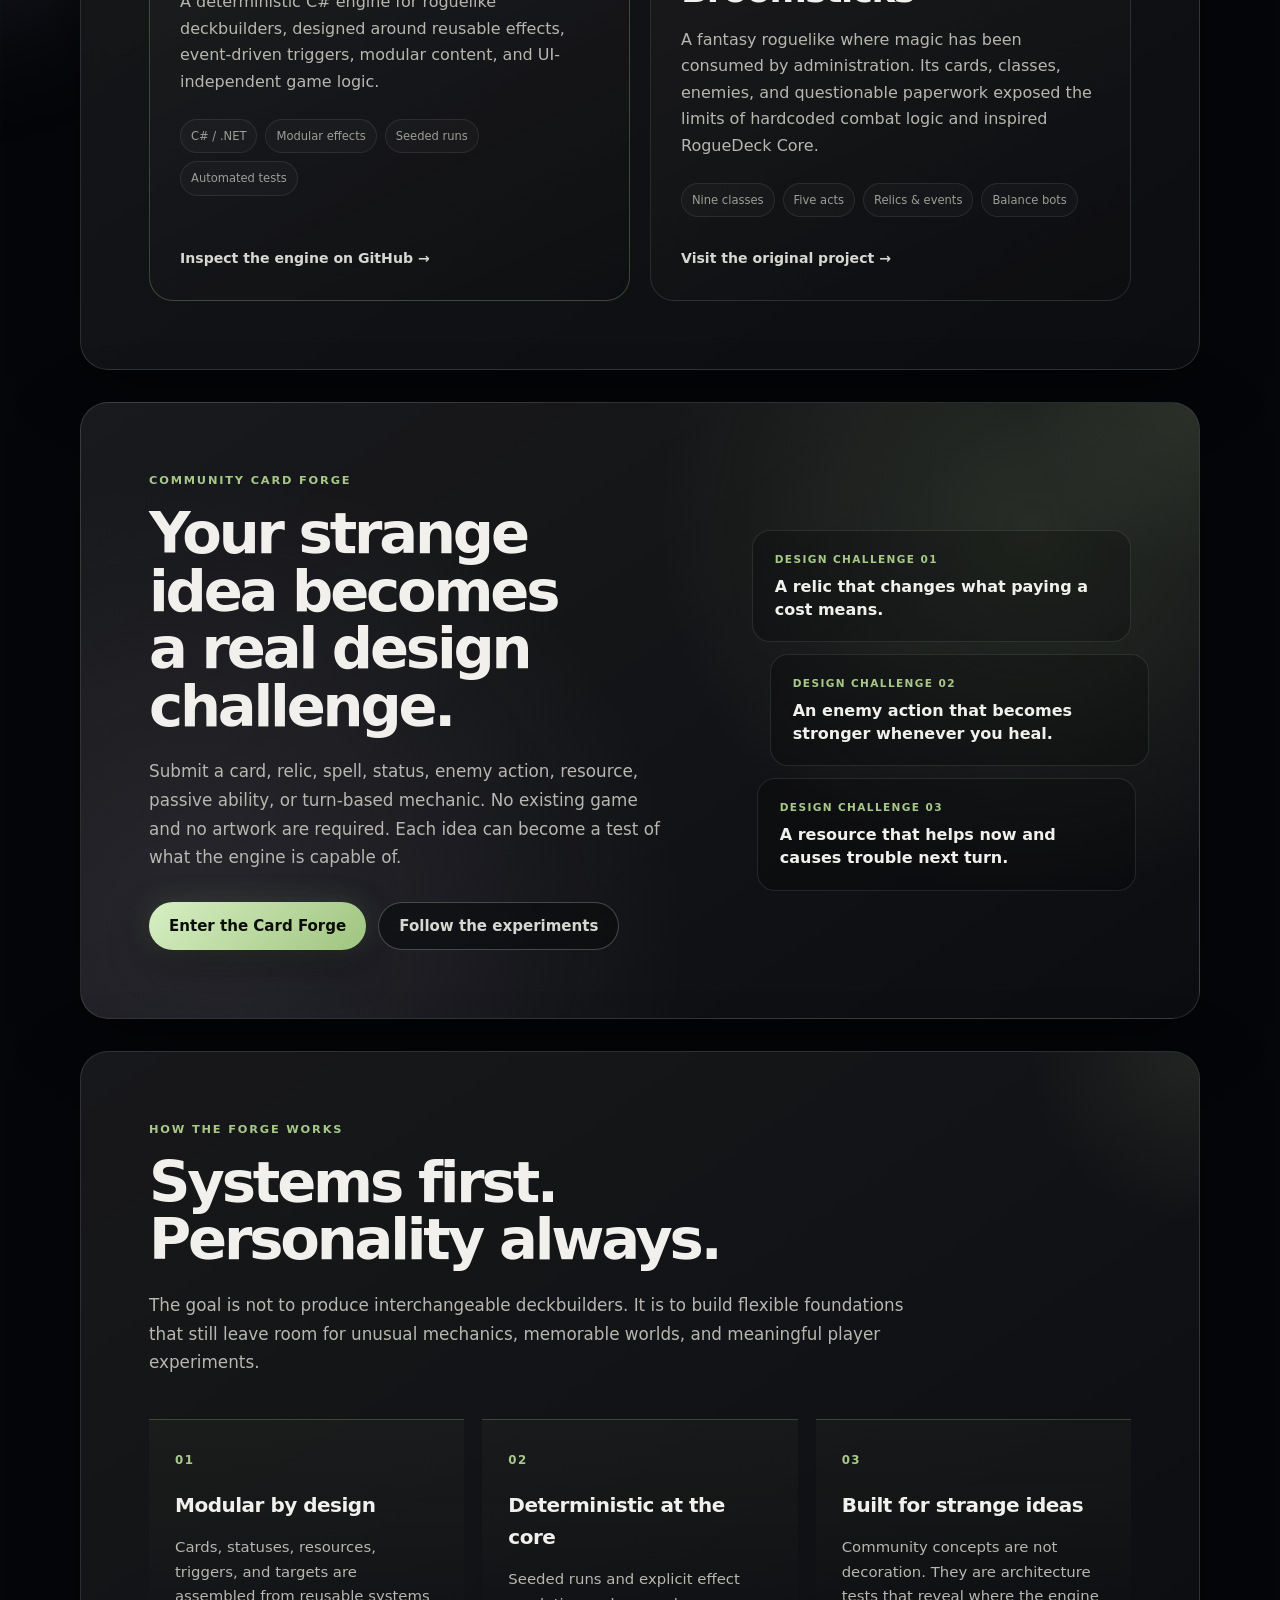
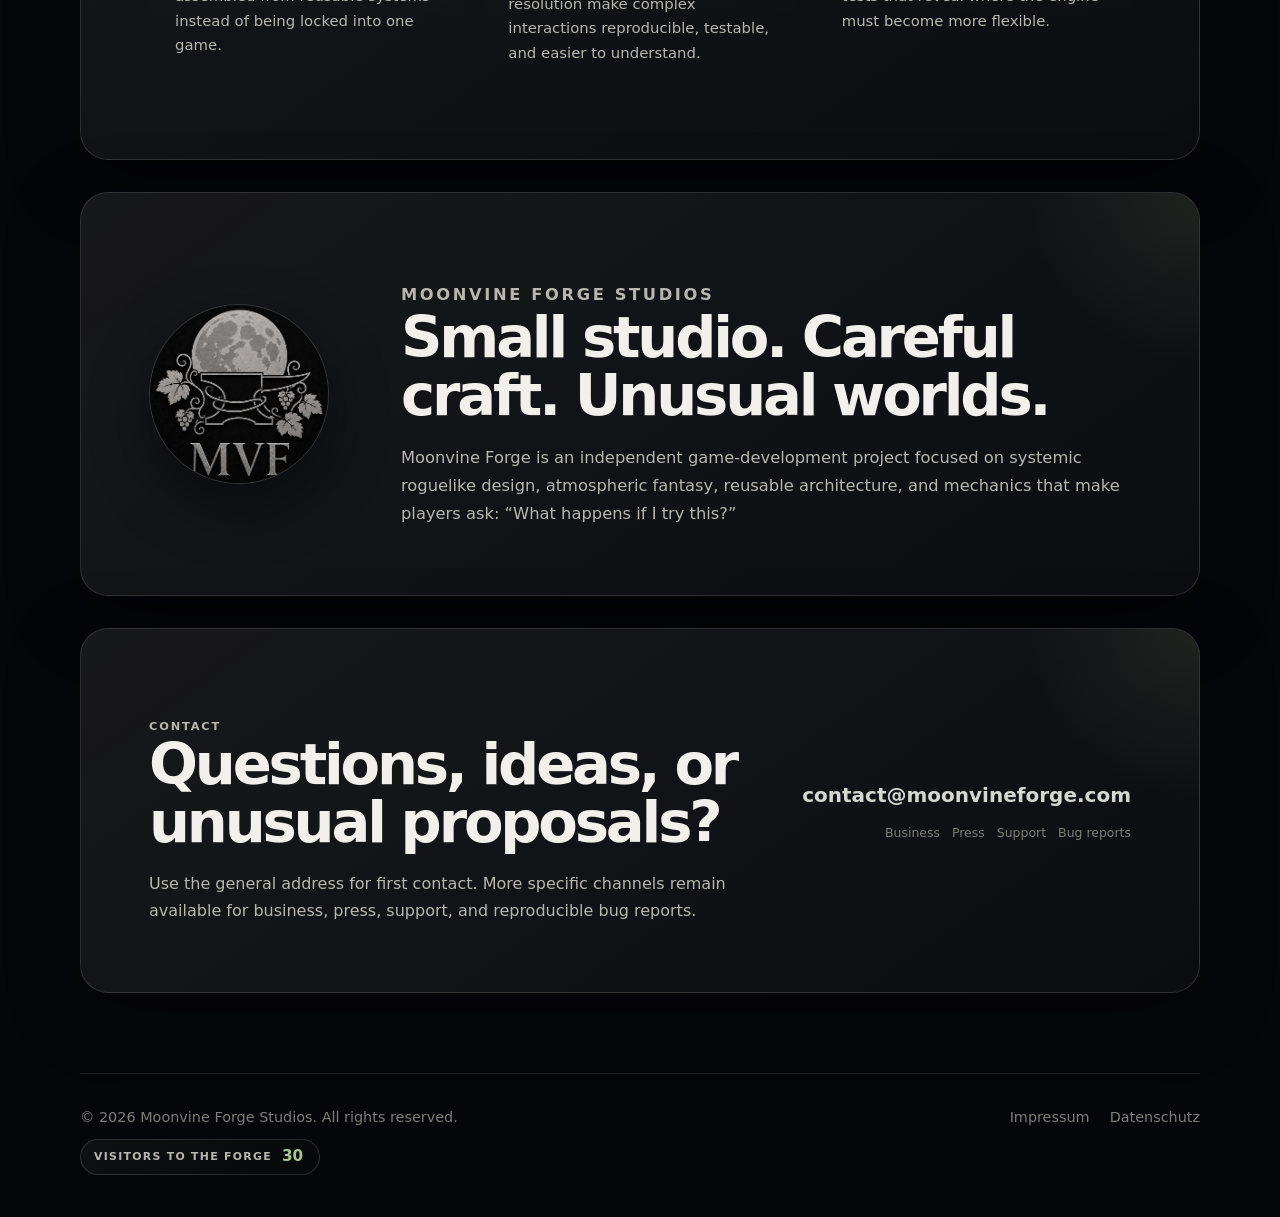
==== commit e8fcf854: "Restore website to pre-badge state" ====
--- a/index.html
+++ b/index.html
@@ -1,4 +1,4 @@
-﻿<!DOCTYPE html>
+<!DOCTYPE html>
 
 <html lang="en">
 <head>
@@ -16,19 +16,11 @@
     document.documentElement.classList.add("js");
   </script>
 
-  <!-- Social preview metadata -->
-  <meta property="og:title" content="Moonvine Forge Studios">
-  <meta property="og:description" content="Modular roguelike systems, community card ideas, and unusual deckbuilder mechanics.">
-  <meta property="og:type" content="website">
-  <meta property="og:url" content="https://moonvineforge.com/">
-  <meta name="twitter:card" content="summary">
-  <link rel="manifest" href="site.webmanifest">
 </head>
 <body class="landing-page">
-  <a class="skip-link" href="#main-content">Skip to content</a>
 <header class="site-header">
 <a aria-label="Moonvine Forge Studios home" class="brand" href="index.html">
-<img loading="lazy" alt="" class="brand-logo" src="assets/moonvine-forge-logo.jpg"/>
+<img alt="" class="brand-logo" src="assets/moonvine-forge-logo.jpg"/>
 <span class="brand-text">Moonvine Forge</span>
 </a>
 <nav aria-label="Main navigation" class="site-nav">
@@ -39,7 +31,7 @@
 <a href="#contact">Contact</a>
 </nav>
 </header>
-<main class="landing-main" id="main-content">
+<main class="landing-main">
 <section aria-labelledby="hero-title" class="landing-hero">
 <div class="hero-copy">
 <p class="hero-kicker">
@@ -83,7 +75,7 @@
             </span>
 </div>
 <div aria-hidden="true" class="idea-sigil" id="idea-sigil">
-            âˆ¹
+            ∹
           </div>
 <div aria-live="polite" class="idea-card-live" id="idea-card-live">
 <div class="idea-type-row">
@@ -95,12 +87,12 @@
               Banished.
             </p>
 <p class="idea-flavour" id="idea-flavour">
-              "The approved route was taking too long."
+              “The approved route was taking too long.”
             </p>
 </div>
 <div class="idea-card-footer">
 <button class="draw-idea-button" data-goatcounter-click="landing-draw-card-idea" id="draw-idea" type="button">
-              Draw another strange idea â†»
+              Draw another strange idea ↻
             </button>
 <span class="idea-card-number" id="idea-card-number">
               01 / 20
@@ -115,7 +107,7 @@
 <strong>Currently forging:</strong>
         RogueDeck Core, a deterministic and modular C# combat engine.
       </p>
-<a data-goatcounter-click="landing-status-github" href="https://github.com/Paranoidgrinch/RogueDeck-Core" rel="noopener noreferrer" target="_blank" rel="noopener noreferrer">
+<a data-goatcounter-click="landing-status-github" href="https://github.com/Paranoidgrinch/RogueDeck-Core" rel="noopener noreferrer" target="_blank">
         Follow development →
       </a>
 </aside>
@@ -145,7 +137,7 @@
 <li>Seeded runs</li>
 <li>Automated tests</li>
 </ul>
-<a class="project-link" data-goatcounter-click="landing-rogue-deck-core" href="https://github.com/Paranoidgrinch/RogueDeck-Core" rel="noopener noreferrer" target="_blank" rel="noopener noreferrer">
+<a class="project-link" data-goatcounter-click="landing-rogue-deck-core" href="https://github.com/Paranoidgrinch/RogueDeck-Core" rel="noopener noreferrer" target="_blank">
             Inspect the engine on GitHub →
           </a>
 </article>
@@ -164,7 +156,7 @@
 <li>Relics &amp; events</li>
 <li>Balance bots</li>
 </ul>
-<a class="project-link" data-goatcounter-click="landing-bureaucrats-broomsticks" href="https://github.com/Paranoidgrinch/bureaucrats-and-broomsticks-v2" rel="noopener noreferrer" target="_blank" rel="noopener noreferrer">
+<a class="project-link" data-goatcounter-click="landing-bureaucrats-broomsticks" href="https://github.com/Paranoidgrinch/bureaucrats-and-broomsticks-v2" rel="noopener noreferrer" target="_blank">
             Visit the original project →
           </a>
 </article>
@@ -184,7 +176,7 @@
 <a class="button primary" data-goatcounter-click="landing-community-open-forge" href="card-forge.html">
             Enter the Card Forge
           </a>
-<a class="button secondary" data-goatcounter-click="landing-community-follow-github" href="https://github.com/Paranoidgrinch" rel="noopener noreferrer" target="_blank" rel="noopener noreferrer">
+<a class="button secondary" data-goatcounter-click="landing-community-follow-github" href="https://github.com/Paranoidgrinch" rel="noopener noreferrer" target="_blank">
             Follow the experiments
           </a>
 </div>
@@ -249,7 +241,7 @@
 </section>
 <section class="landing-section about-compact reveal" id="about">
 <div aria-hidden="true" class="about-emblem">
-<img loading="lazy" alt="" src="assets/moonvine-forge-logo.jpg"/>
+<img alt="" src="assets/moonvine-forge-logo.jpg"/>
 </div>
 <div class="about-copy">
 <p class="section-kicker">Moonvine Forge Studios</p>
@@ -258,7 +250,7 @@
           Moonvine Forge is an independent game-development project focused
           on systemic roguelike design, atmospheric fantasy, reusable
           architecture, and mechanics that make players ask:
-          "What happens if I try this?"
+          “What happens if I try this?”
         </p>
 </div>
 </section>
@@ -319,17 +311,17 @@
       {
         type: "Skill",
         cost: "1",
-        sigil: "âŒ",
+        sigil: "⌁",
         name: "Unauthorized Shortcut",
         effect:
           "Gain 2 Momentum. The next card you play costs 0, then becomes Banished.",
         flavour:
-          ""The approved route was taking too long.""
+          "“The approved route was taking too long.”"
       },
       {
         type: "Power",
         cost: "2",
-        sigil: "Â§",
+        sigil: "§",
         name: "Administrative Curse",
         effect:
           "Whenever you draw a card, create a temporary copy in your discard pile. Copies cost 1 more and vanish after being played.",
@@ -338,8 +330,8 @@
       },
       {
         type: "Relic",
-        cost: "â—†",
-        sigil: "â—ˆ",
+        cost: "◆",
+        sigil: "◈",
         name: "Moonlit Abacus",
         effect:
           "The first time you gain a resource each turn, gain 1 of a different resource. Cycle through all available resource types before repeating.",
@@ -349,7 +341,7 @@
       {
         type: "Attack",
         cost: "0",
-        sigil: "âœ¦",
+        sigil: "✦",
         name: "Polite Catastrophe",
         effect:
           "Deal 4 damage. If the target intends to attack, repeat this once and apply 1 Apology. Apology reduces its next attack by 2.",
@@ -358,8 +350,8 @@
       },
       {
         type: "Status",
-        cost: "-",
-        sigil: "â˜¾",
+        cost: "—",
+        sigil: "☾",
         name: "Borrowed Tomorrow",
         effect:
           "Draw 2 cards now. At the start of your next turn, draw 2 fewer cards. If that would reduce your draw below 1, gain 1 Debt instead.",
@@ -369,7 +361,7 @@
       {
         type: "Enemy Action",
         cost: "?",
-        sigil: "âŒ¬",
+        sigil: "⌬",
         name: "Audit the Living",
         effect:
           "Gain 3 Block for each different status affecting the player. Then copy the shortest remaining duration among those statuses onto yourself.",
@@ -379,7 +371,7 @@
       {
         type: "Resource",
         cost: "+",
-        sigil: "â—‡",
+        sigil: "◇",
         name: "Unstable Favor",
         effect:
           "Spend this as any resource. If it remains unspent at turn end, transform it into 2 Doubt. Doubt increases the next card cost by 1.",
@@ -389,7 +381,7 @@
       {
         type: "Curse",
         cost: "1",
-        sigil: "â€»",
+        sigil: "※",
         name: "Fine Print",
         effect:
           "Unplayable. When Exhausted, return a random Banished card to your hand, set its cost to 0 this turn, then add a copy of Fine Print to your discard pile.",
@@ -399,7 +391,7 @@
       {
         type: "Skill",
         cost: "2",
-        sigil: "â†º",
+        sigil: "↺",
         name: "Recursive Petition",
         effect:
           "Choose a card in your discard pile. Resolve its first non-damage effect without paying its cost. If that effect would invoke Recursive Petition again, stop the chain and Exhaust both cards.",
@@ -409,7 +401,7 @@
       {
         type: "Power",
         cost: "2",
-        sigil: "Â¤",
+        sigil: "¤",
         name: "Contingency Budget",
         effect:
           "At turn end, store up to 2 unspent Energy as Budget. When you cannot fully pay a card cost, spend Budget first. Any unpaid remainder becomes Debt next turn.",
@@ -418,8 +410,8 @@
       },
       {
         type: "Relic",
-        cost: "â—†",
-        sigil: "âŒ˜",
+        cost: "◆",
+        sigil: "⌘",
         name: "Chain of Custody",
         effect:
           "Whenever a card changes zones twice during one effect chain, mark it. The next time that card leaves a zone, repeat its non-damage effects at 50 percent value, then remove the mark.",
@@ -429,7 +421,7 @@
       {
         type: "Skill",
         cost: "1",
-        sigil: "âš–",
+        sigil: "⚖",
         name: "Deferred Verdict",
         effect:
           "Apply 8 Judgment to an enemy. At the end of its next turn, deal that much damage if it did not damage you. Otherwise remove Judgment and gain that much Block.",
@@ -439,7 +431,7 @@
       {
         type: "Attack",
         cost: "2",
-        sigil: "âŸ",
+        sigil: "⟁",
         name: "Hostile Merger",
         effect:
           "Deal 7 damage. Move one debuff from every other enemy to the target. Merge matching stacks and keep the longest remaining duration.",
@@ -449,7 +441,7 @@
       {
         type: "Power",
         cost: "3",
-        sigil: "âˆž",
+        sigil: "∞",
         name: "Closed Loop",
         effect:
           "The first time each round an effect would trigger itself within the same chain, prevent that trigger and gain 1 Insight. At 3 Insight, draw 2 cards and reset Insight.",
@@ -459,7 +451,7 @@
       {
         type: "Skill",
         cost: "X",
-        sigil: "âœ£",
+        sigil: "✣",
         name: "Emergency Appropriation",
         effect:
           "Spend all remaining resources. For each different resource type spent, choose: gain 3 Block or deal 2 damage to all enemies. If at least three types were spent, repeat your final choice.",
@@ -468,8 +460,8 @@
       },
       {
         type: "Curse",
-        cost: "-",
-        sigil: "â–§",
+        cost: "—",
+        sigil: "▧",
         name: "Redacted Clause",
         effect:
           "Its effect is hidden when drawn. Retain it to reveal the clause next turn. Playing it while revealed grants the benefit; discarding it unrevealed applies the penalty instead.",
@@ -478,8 +470,8 @@
       },
       {
         type: "Relic",
-        cost: "â—†",
-        sigil: "â—Ž",
+        cost: "◆",
+        sigil: "◎",
         name: "Consensus Engine",
         effect:
           "After you play an Attack, a Skill, and a Power in any order during one turn, the next card repeats its first secondary effect. Reset the sequence if a card type repeats.",
@@ -489,7 +481,7 @@
       {
         type: "Power",
         cost: "1",
-        sigil: "âŒ–",
+        sigil: "⌖",
         name: "Risk Register",
         effect:
           "Whenever a random target is selected, record every eligible target not chosen. Future random selections exclude recorded targets until all eligible targets have been selected once.",
@@ -499,7 +491,7 @@
       {
         type: "Skill",
         cost: "1",
-        sigil: "â—Œ",
+        sigil: "◌",
         name: "Last Known Position",
         effect:
           "Choose a Banished card. Create an Echo of it in your draw pile. The Echo has no cost, resolves only the original card's first effect, then ceases to exist.",
@@ -509,7 +501,7 @@
       {
         type: "Enemy Action",
         cost: "?",
-        sigil: "âš™",
+        sigil: "⚙",
         name: "Unscheduled Maintenance",
         effect:
           "Disable the highest-cost card in the player's hand until turn end. If the player ends the turn without attempting to play it, upgrade this action permanently.",
@@ -643,14 +635,3 @@
   </script>
 </body>
 </html>
-
-
-
-
-
-
-
-
-
-
-
--- a/style.css
+++ b/style.css
@@ -1,16 +1,3 @@
-﻿/*
-Moonvine Forge stylesheet
-
-Structure:
-- global variables
-- layout
-- navigation
-- hero sections
-- cards
-- responsive adjustments
-- accessibility helpers
-*/
-
 /* =============================================================
    Moonvine Forge Studios
    Shared design system for the landing page, Community Card Forge,
@@ -2004,7 +1991,7 @@
         line-height: 1.55;
 }
 .submission-checklist li::before {
-  content: "âœ“";
+  content: "✓";
         position: absolute;
         top: 0;
         left: 0;
@@ -2277,54 +2264,3 @@
       .submission-checklist { padding: 23px; }
   .tally-wrapper { border-radius: 18px; }
 }
-
-.skip-link {
-  position: absolute;
-  left: 1rem;
-  top: 1rem;
-  z-index: 1000;
-  transform: translateY(-200%);
-  padding: 0.75rem 1rem;
-  border-radius: 999px;
-  background: var(--surface-strong, #ffffff);
-  color: var(--ink, #111111);
-  text-decoration: none;
-}
-
-.skip-link:focus {
-  transform: translateY(0);
-}
-
-/* Accessibility: reduced motion preference */
-@media (prefers-reduced-motion: reduce) {
-  *,
-  *::before,
-  *::after {
-    animation-duration: 0.01ms !important;
-    transition-duration: 0.01ms !important;
-    scroll-behavior: auto !important;
-  }
-}
-
-/* Print optimization */
-@media print {
-  body {
-    background: white;
-    color: black;
-  }
-
-  nav,
-  .hero-actions {
-    display: none;
-  }
-}
-
-
-/* Accessibility: conservative focus styling */
-a:focus-visible,
-button:focus-visible,
-iframe:focus-visible {
-  outline: 2px solid rgba(240, 239, 234, 0.85);
-  outline-offset: 3px;
-}
-
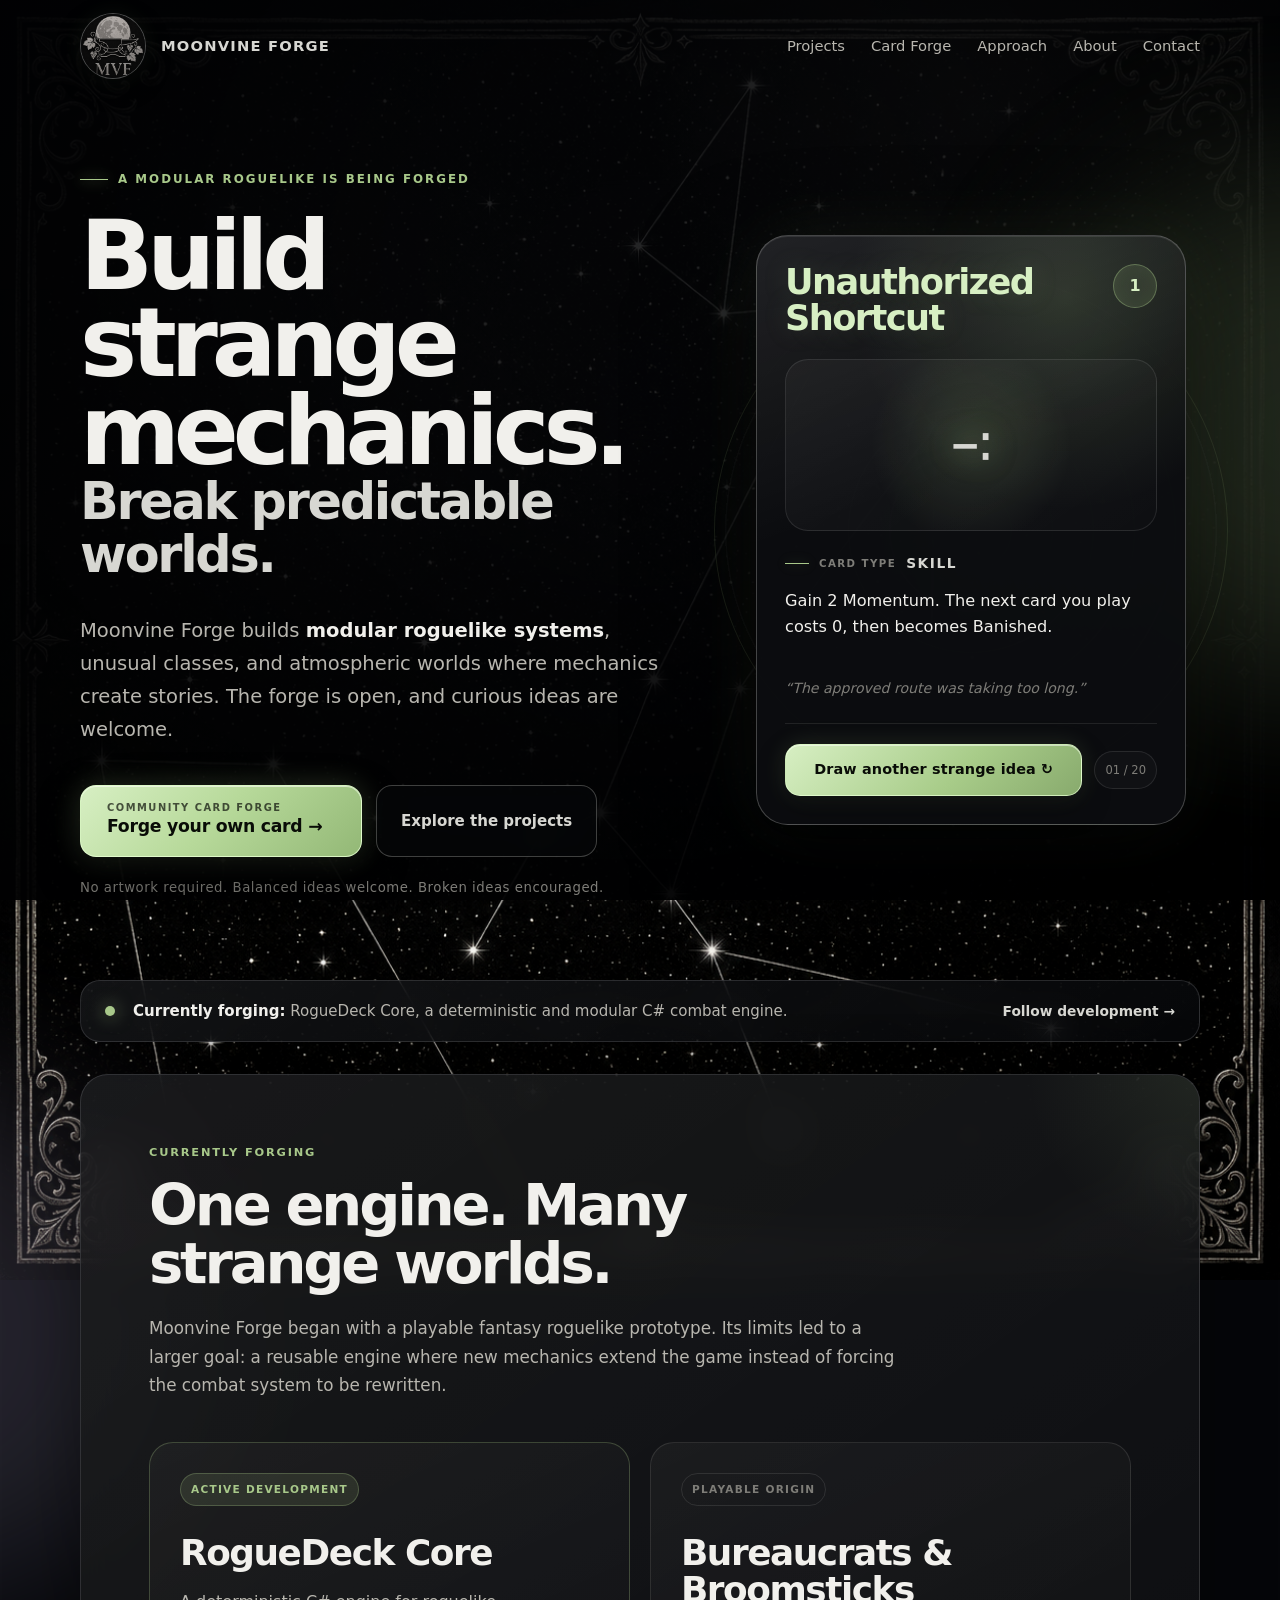
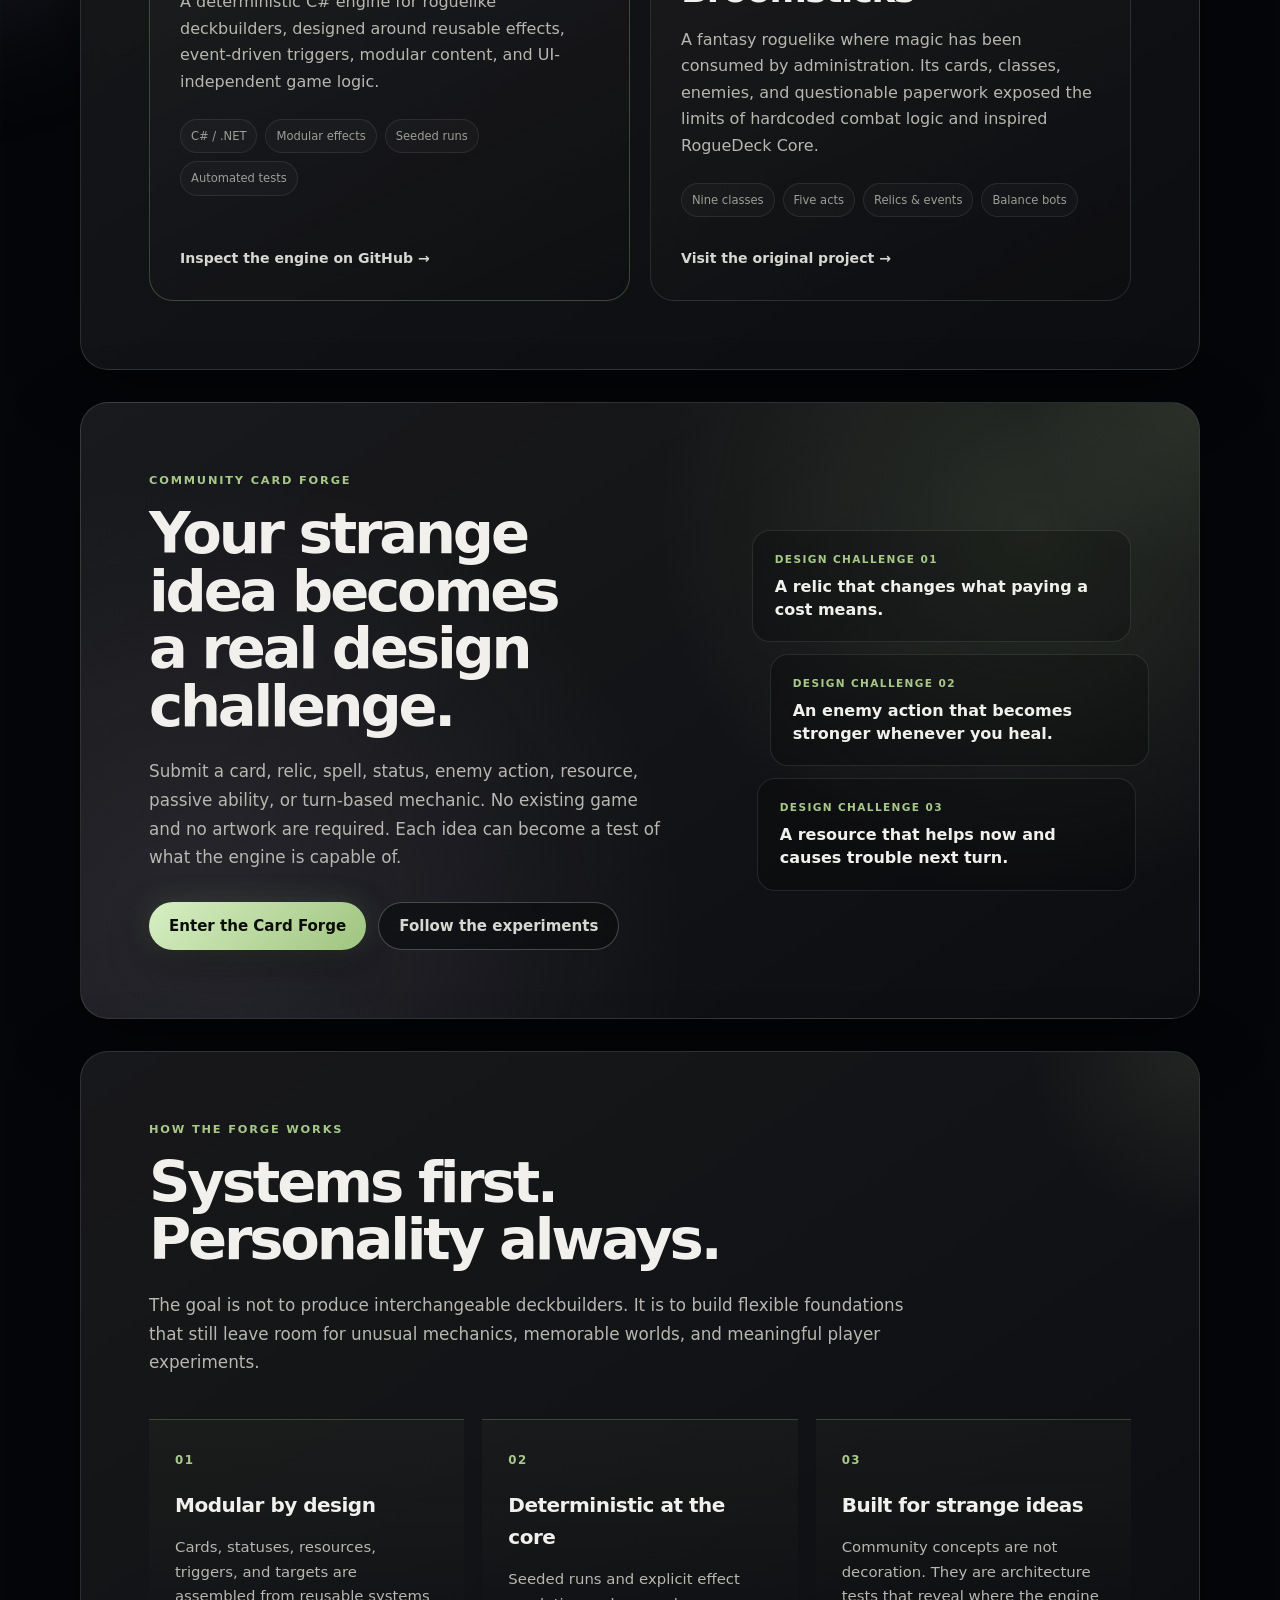
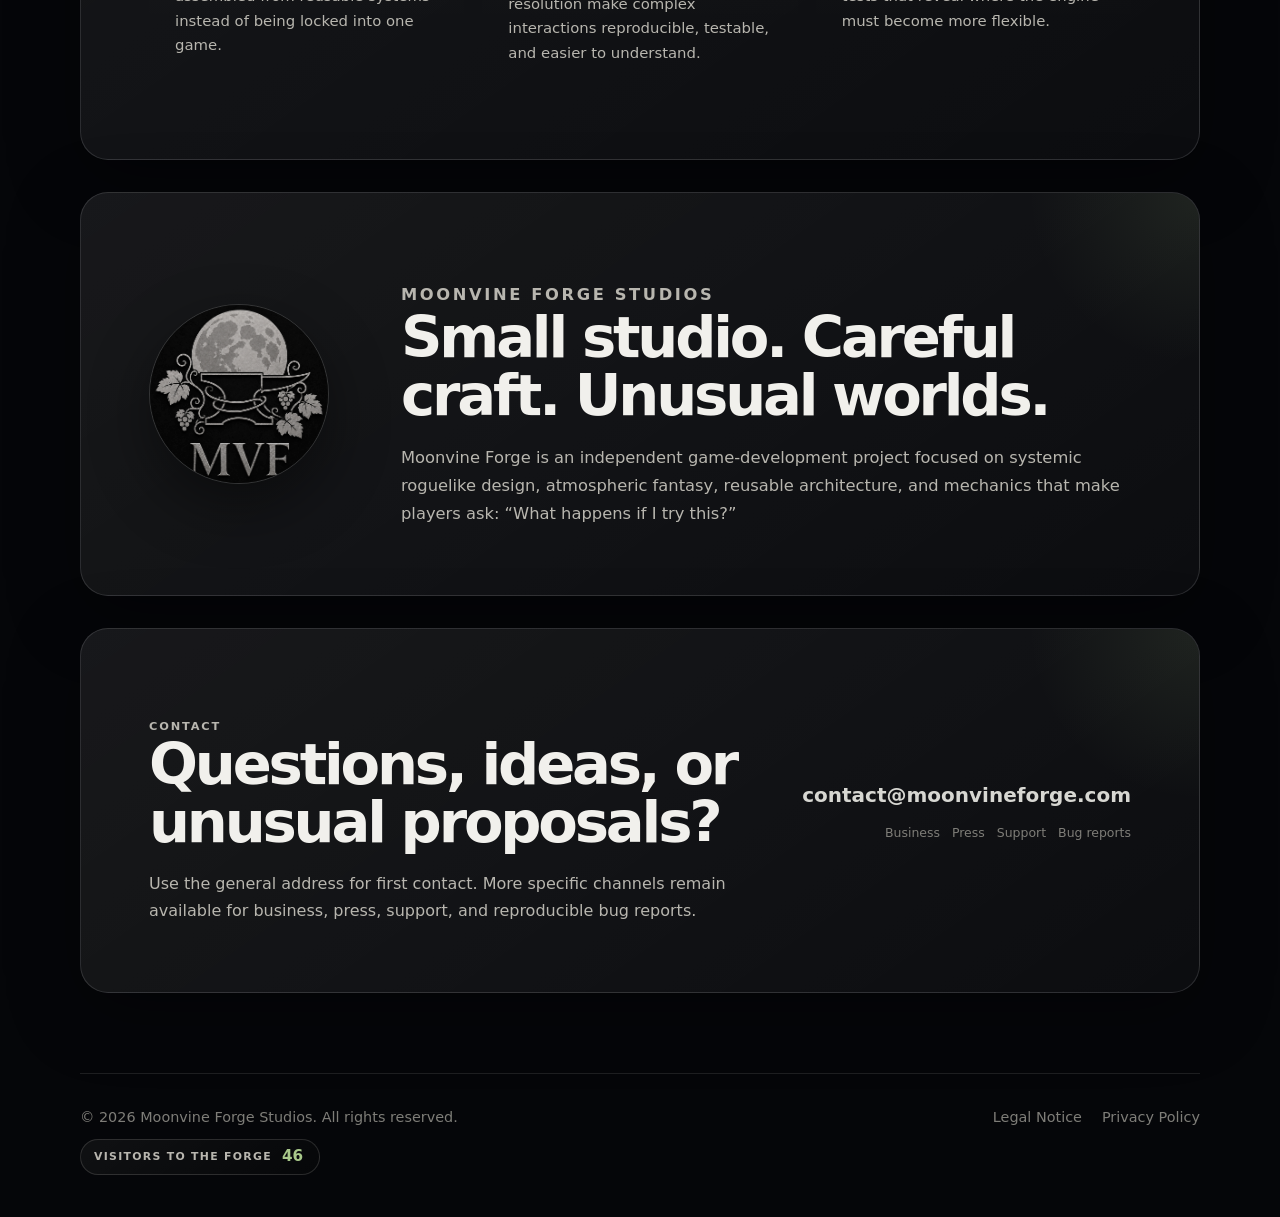
==== commit ac3205f0: "fix: use English legal labels" ====
--- a/index.html
+++ b/index.html
@@ -297,8 +297,8 @@
       </div>
 </div>
 <nav aria-label="Legal navigation">
-<a href="impressum.html">Impressum</a>
-<a href="datenschutz.html">Datenschutz</a>
+<a href="impressum.html">Legal Notice</a>
+<a href="datenschutz.html">Privacy Policy</a>
 </nav>
 </footer>
 <script async data-goatcounter="https://moonvineforge.goatcounter.com/count" src="assets/count.js"></script>
--- a/style.css
+++ b/style.css
@@ -2047,29 +2047,6 @@
         font-size: 0.8rem;
         line-height: 1.4;
 }
-.tally-wrapper {
-  position: relative;
-        z-index: 1;
-        margin-top: 28px;
-        overflow: hidden;
-        border: 1px solid rgba(168, 200, 138, 0.22);
-        border-radius: 24px;
-        background:
-          linear-gradient(
-            145deg,
-            rgba(255, 255, 255, 0.035),
-            rgba(255, 255, 255, 0.01)
-          ),
-          rgba(0, 0, 0, 0.3);
-        box-shadow:
-          inset 0 1px 0 rgba(255, 255, 255, 0.035),
-          0 24px 64px rgba(0, 0, 0, 0.32);
-}
-.tally-wrapper iframe {
-  display: block;
-        width: 100%;
-        border: 0;
-}
 .privacy-note {
   position: relative;
         z-index: 1;
@@ -2262,5 +2239,4 @@
       .forge-form-section { padding: 28px; }
   .prompt-generator,
       .submission-checklist { padding: 23px; }
-  .tally-wrapper { border-radius: 18px; }
-}
+}
